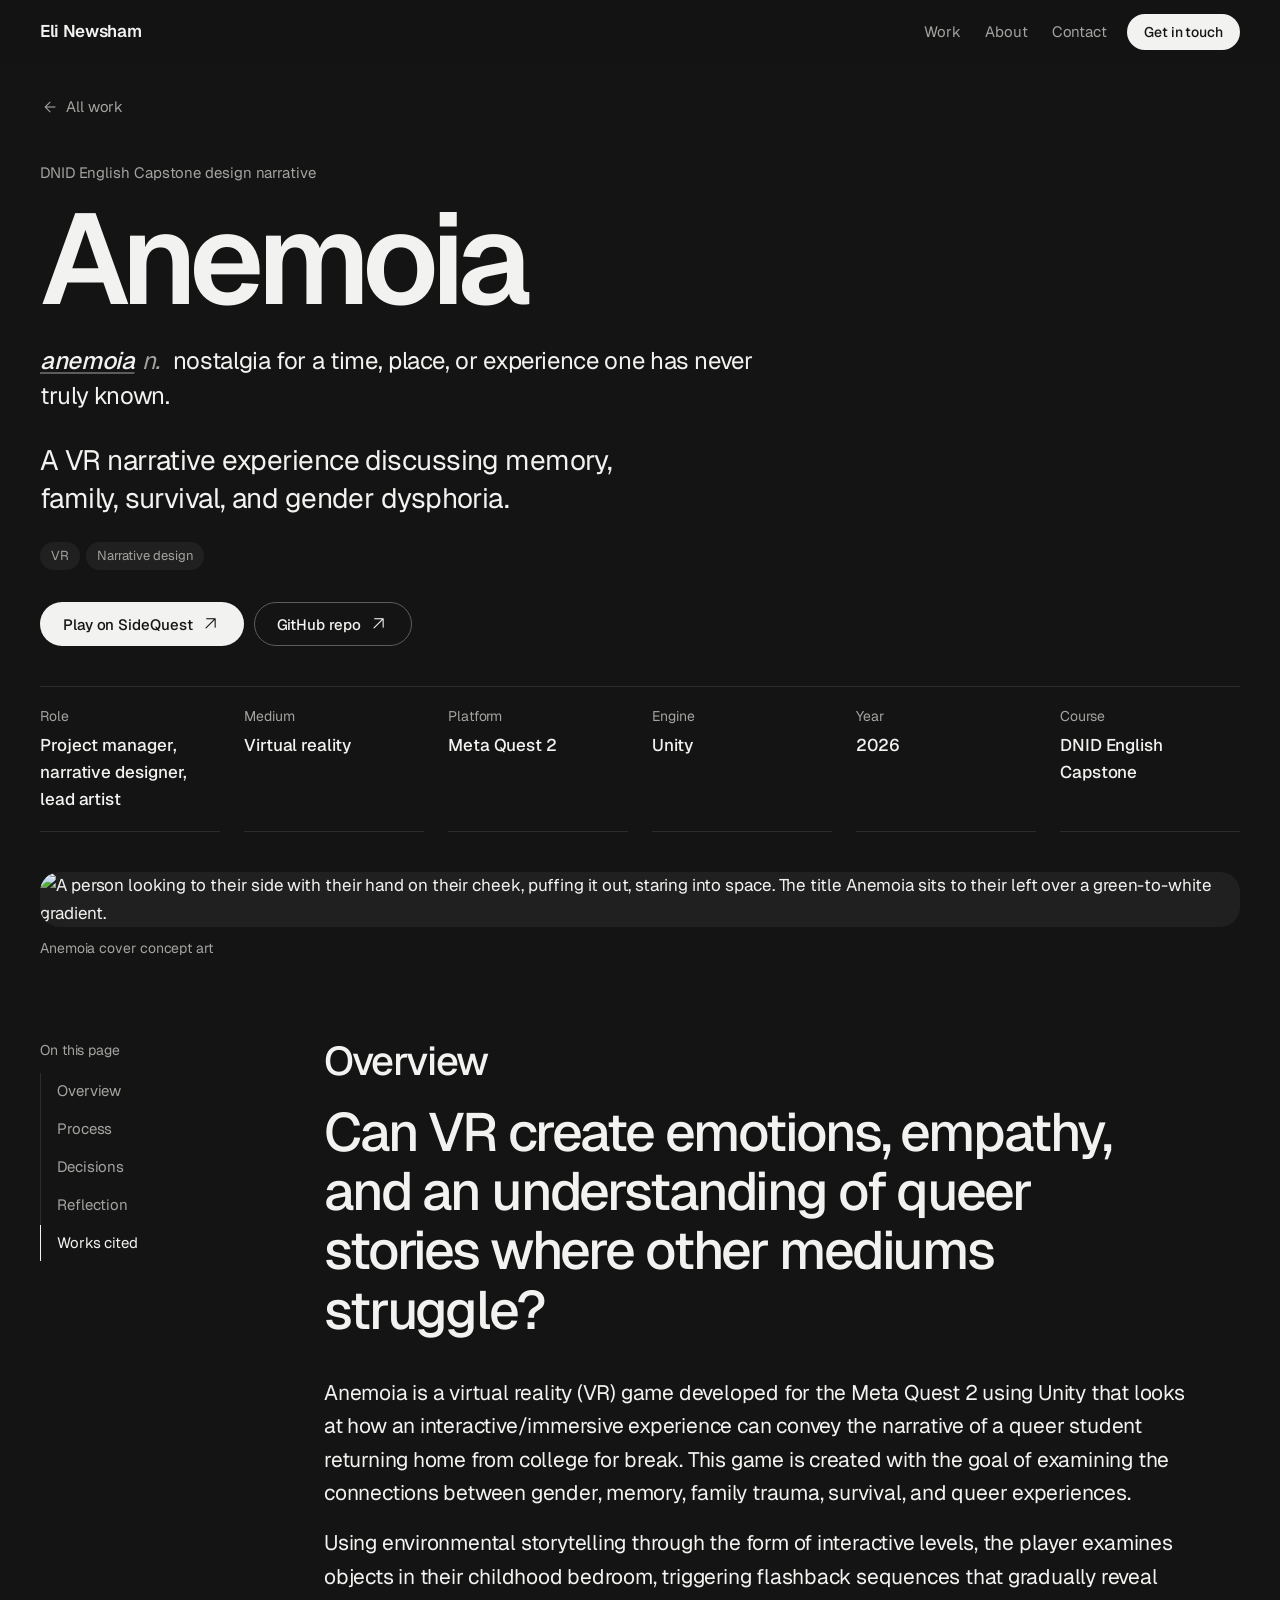
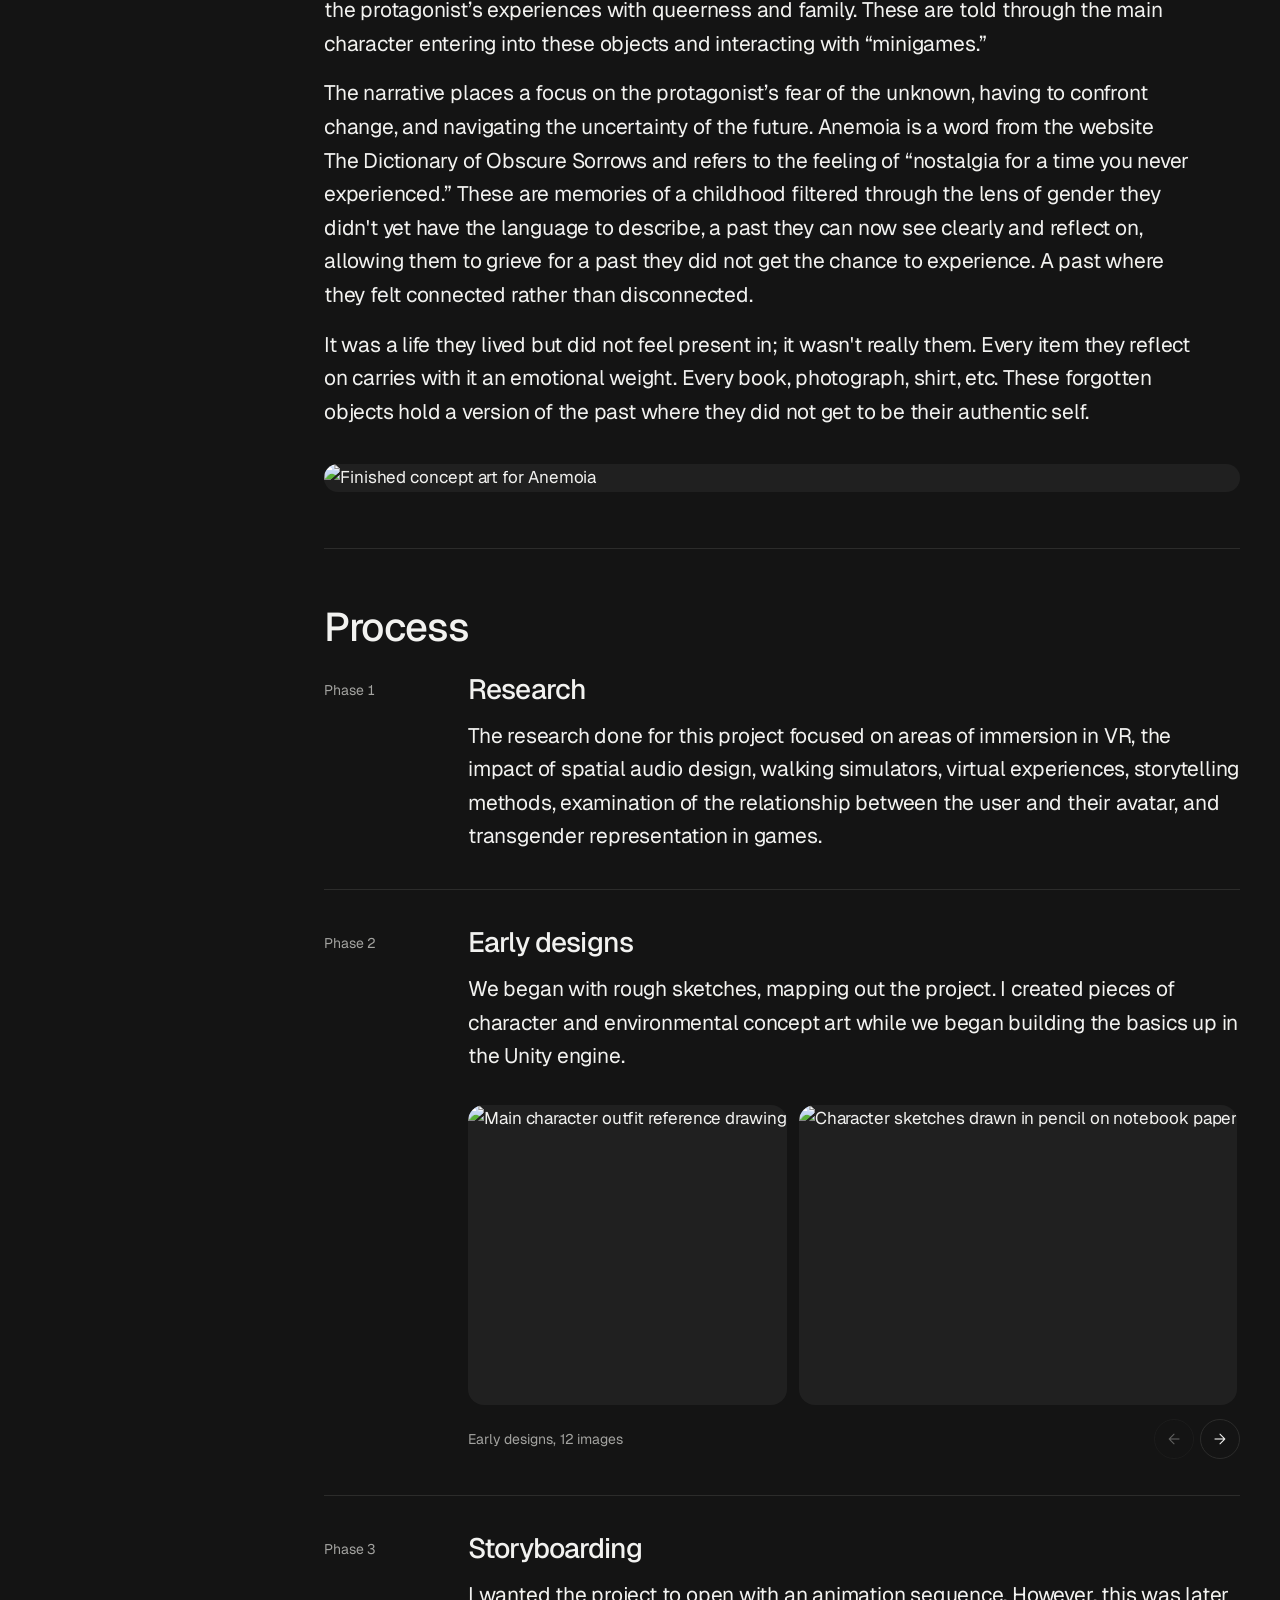
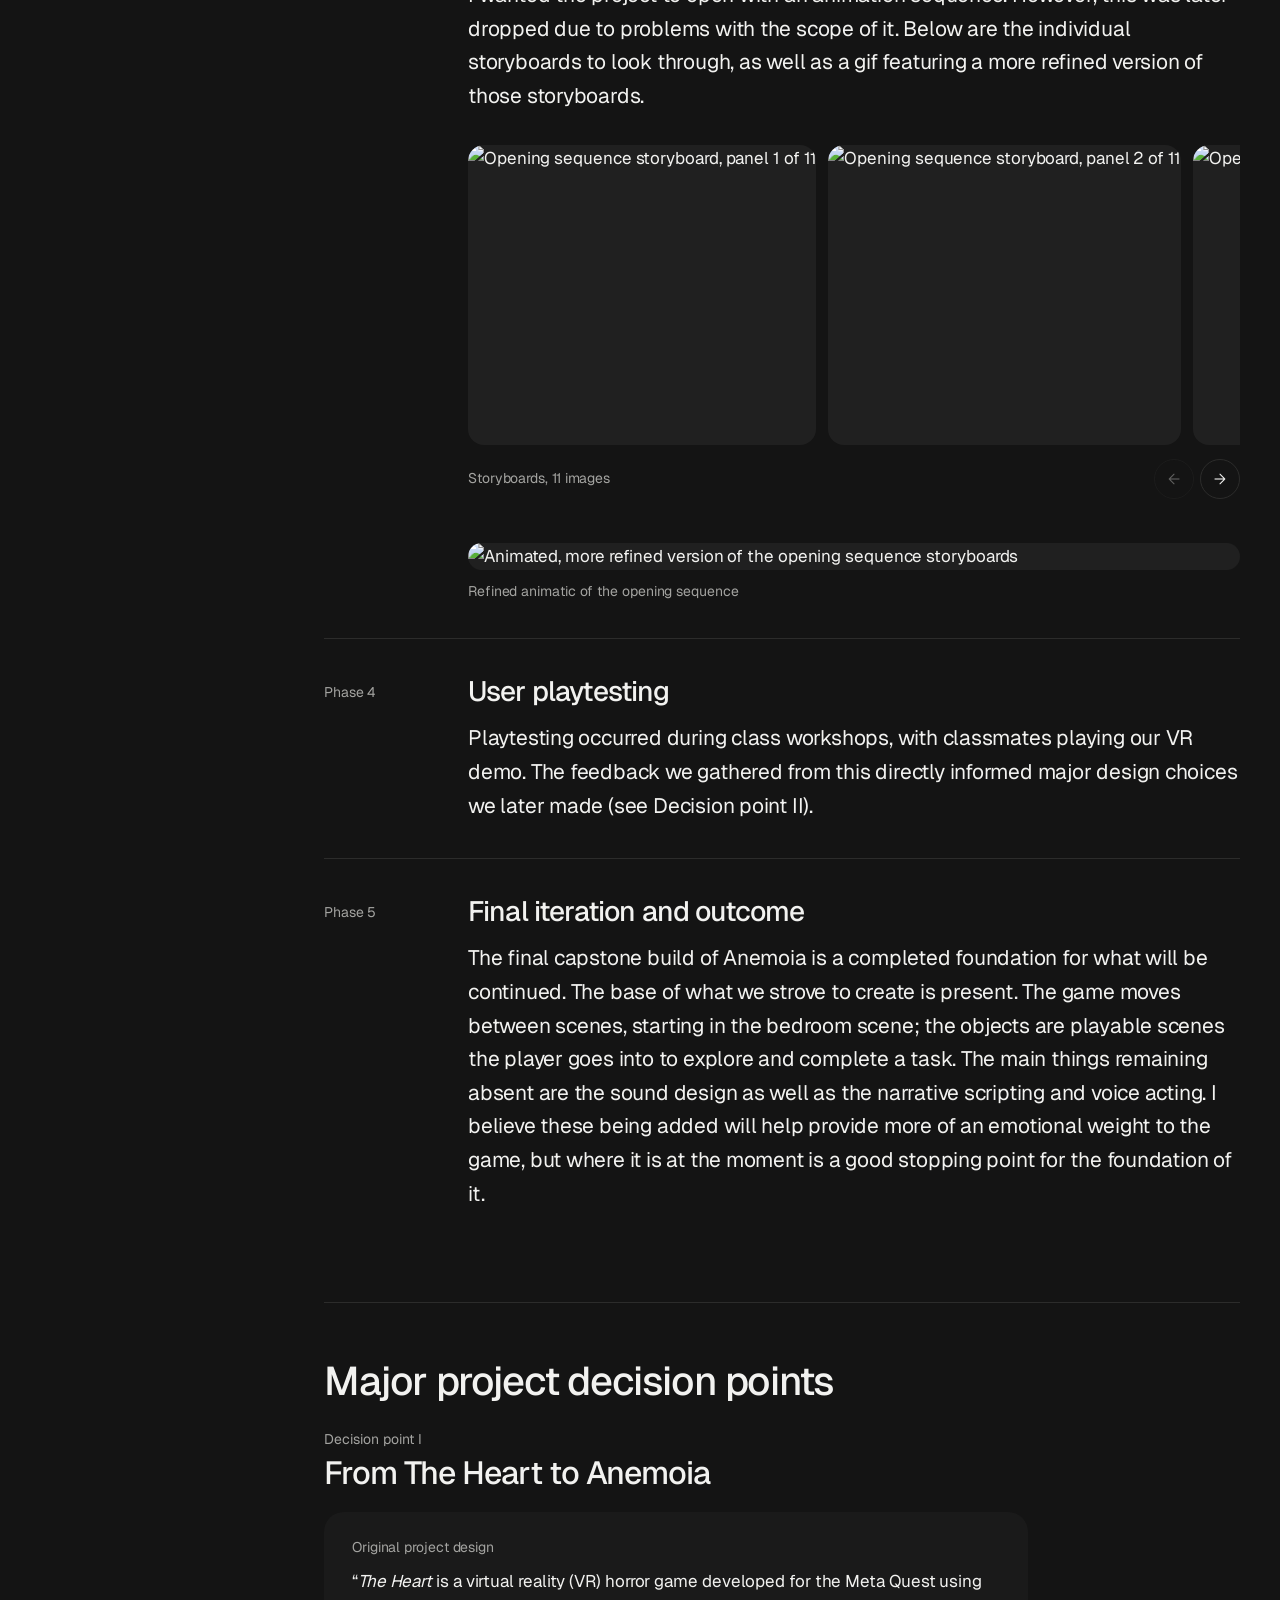
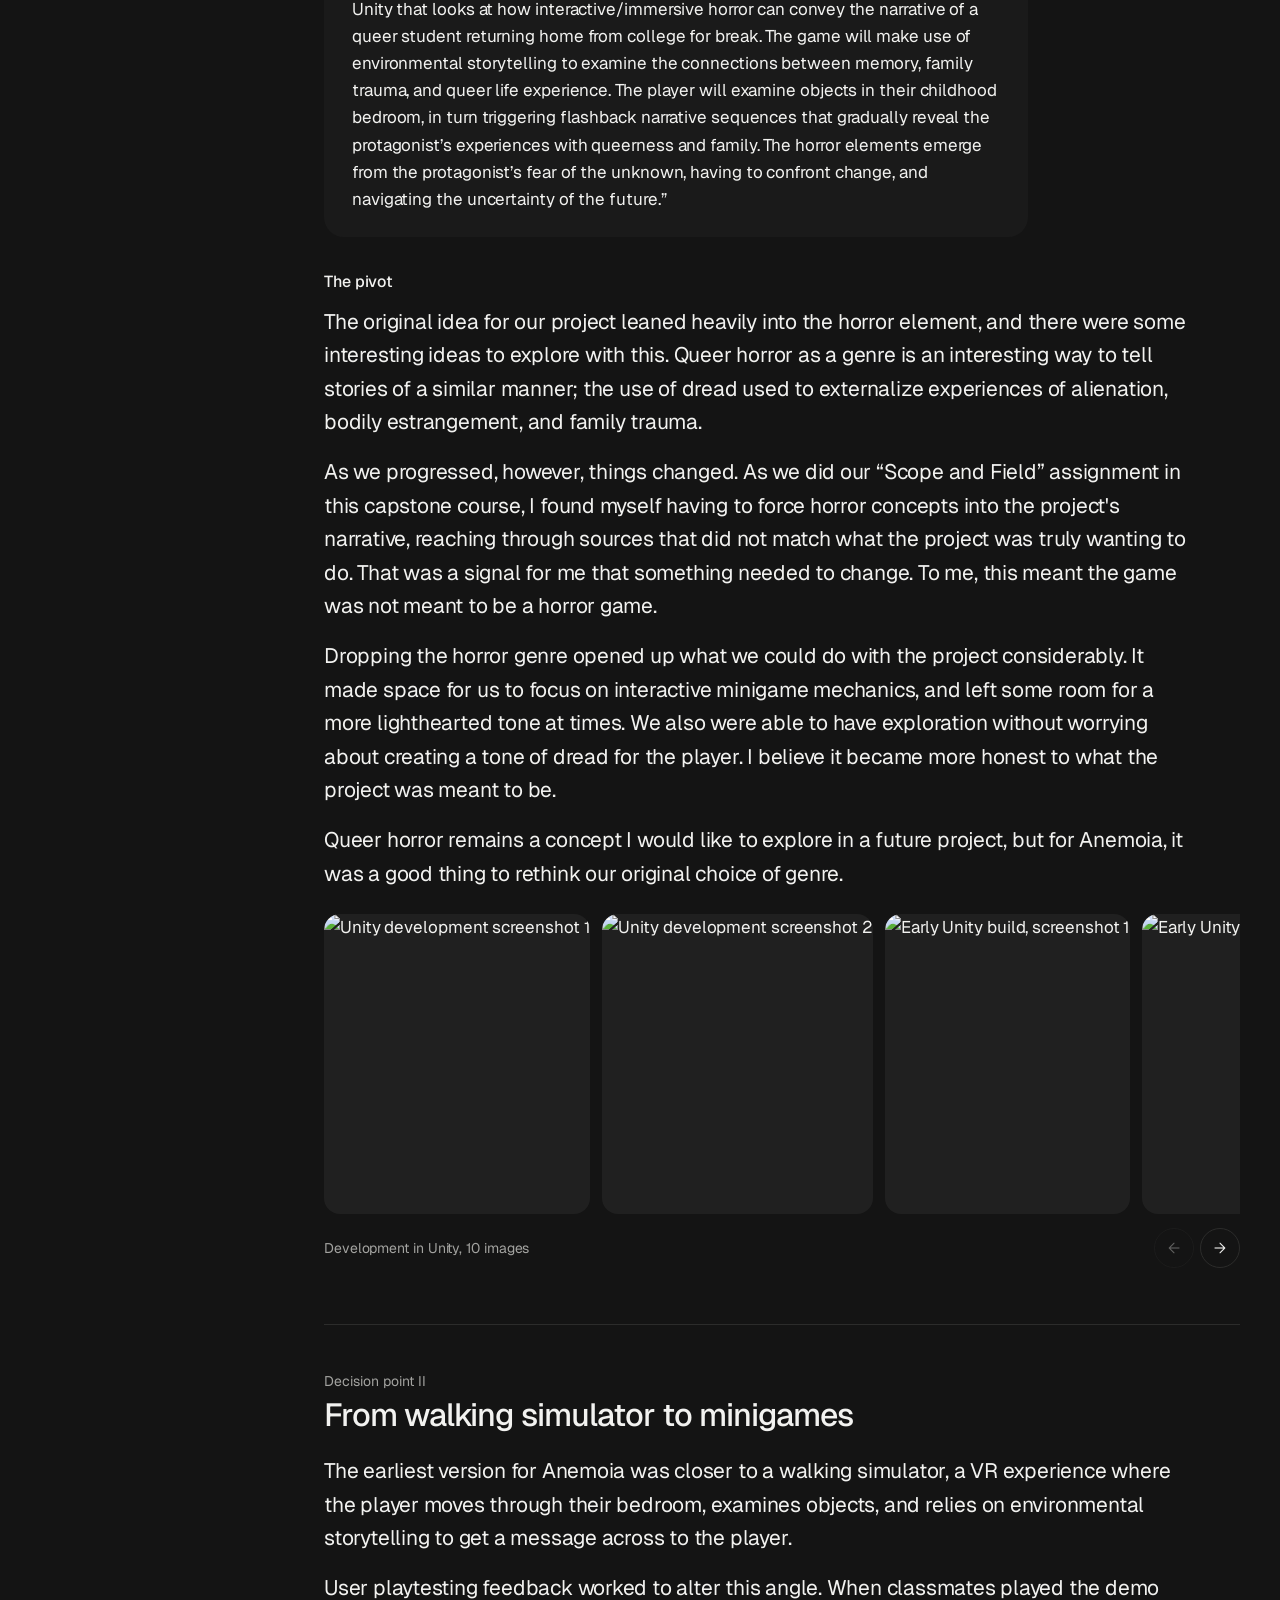
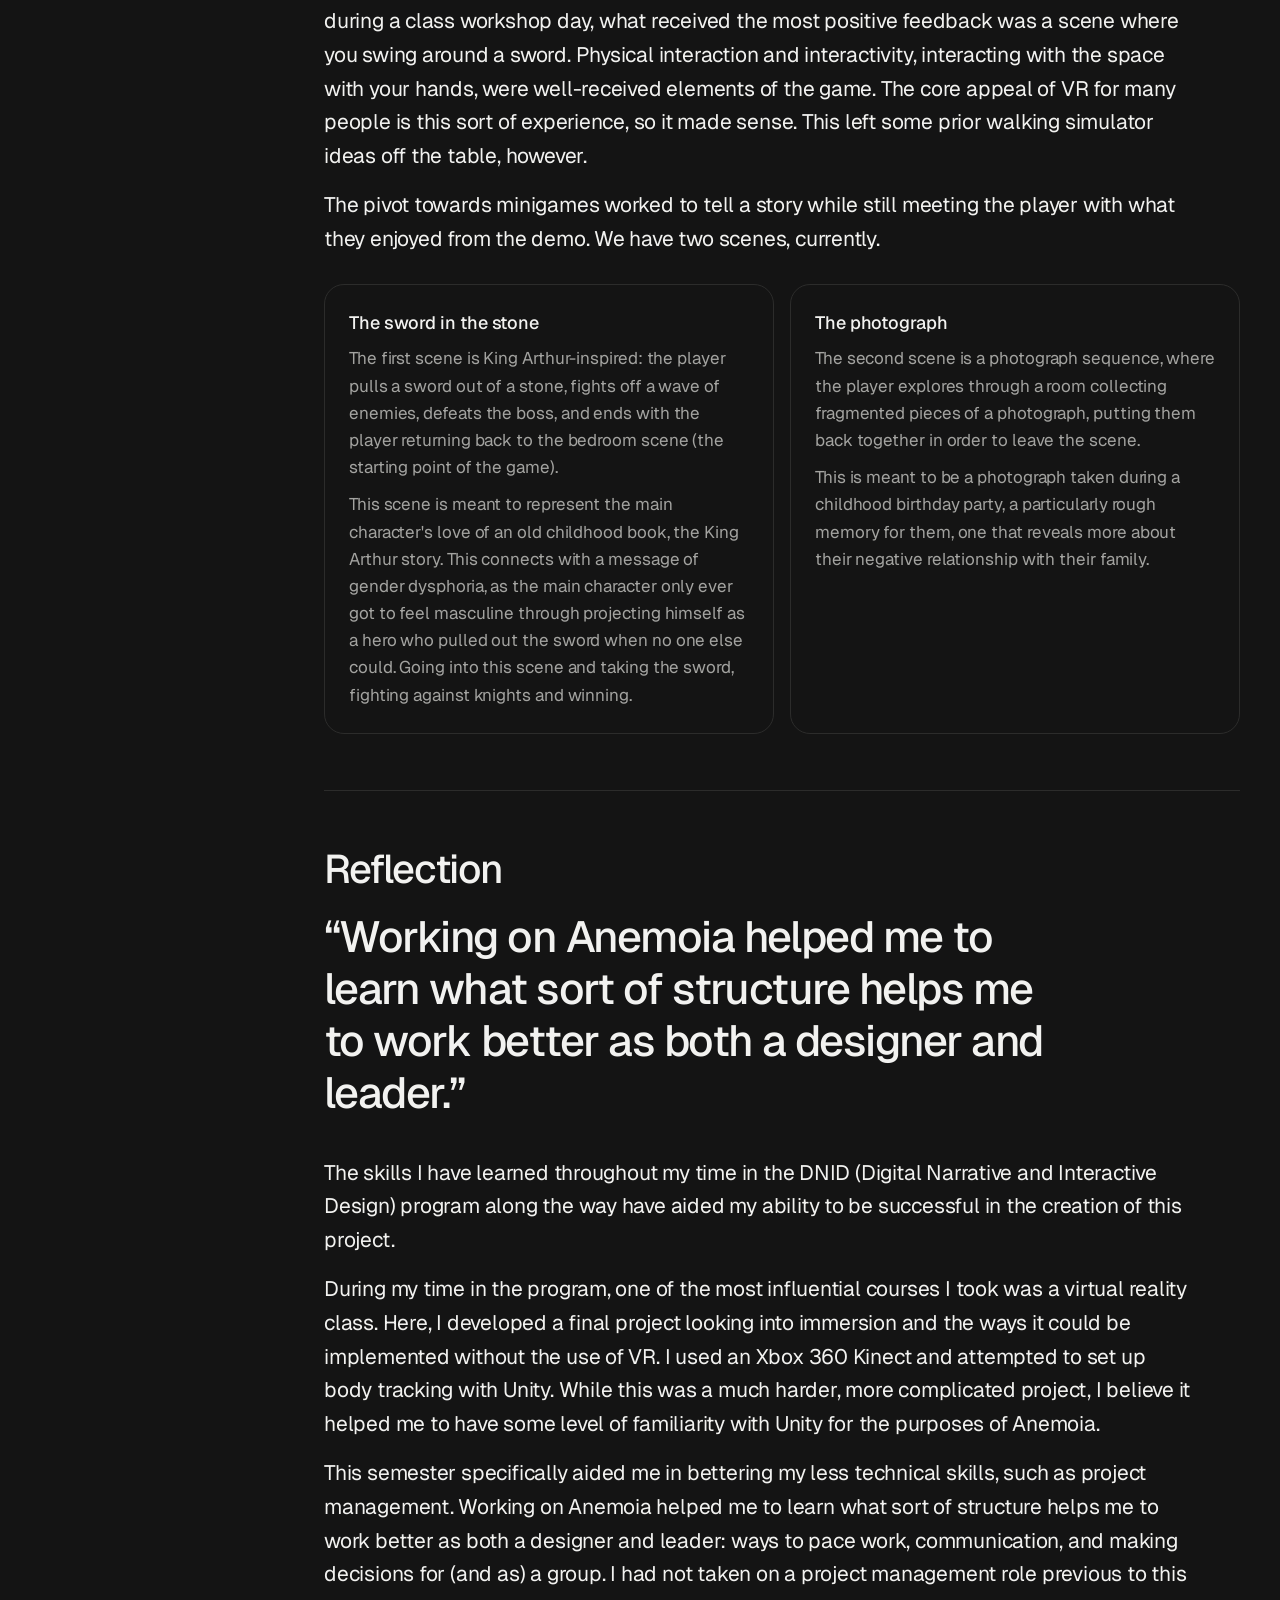
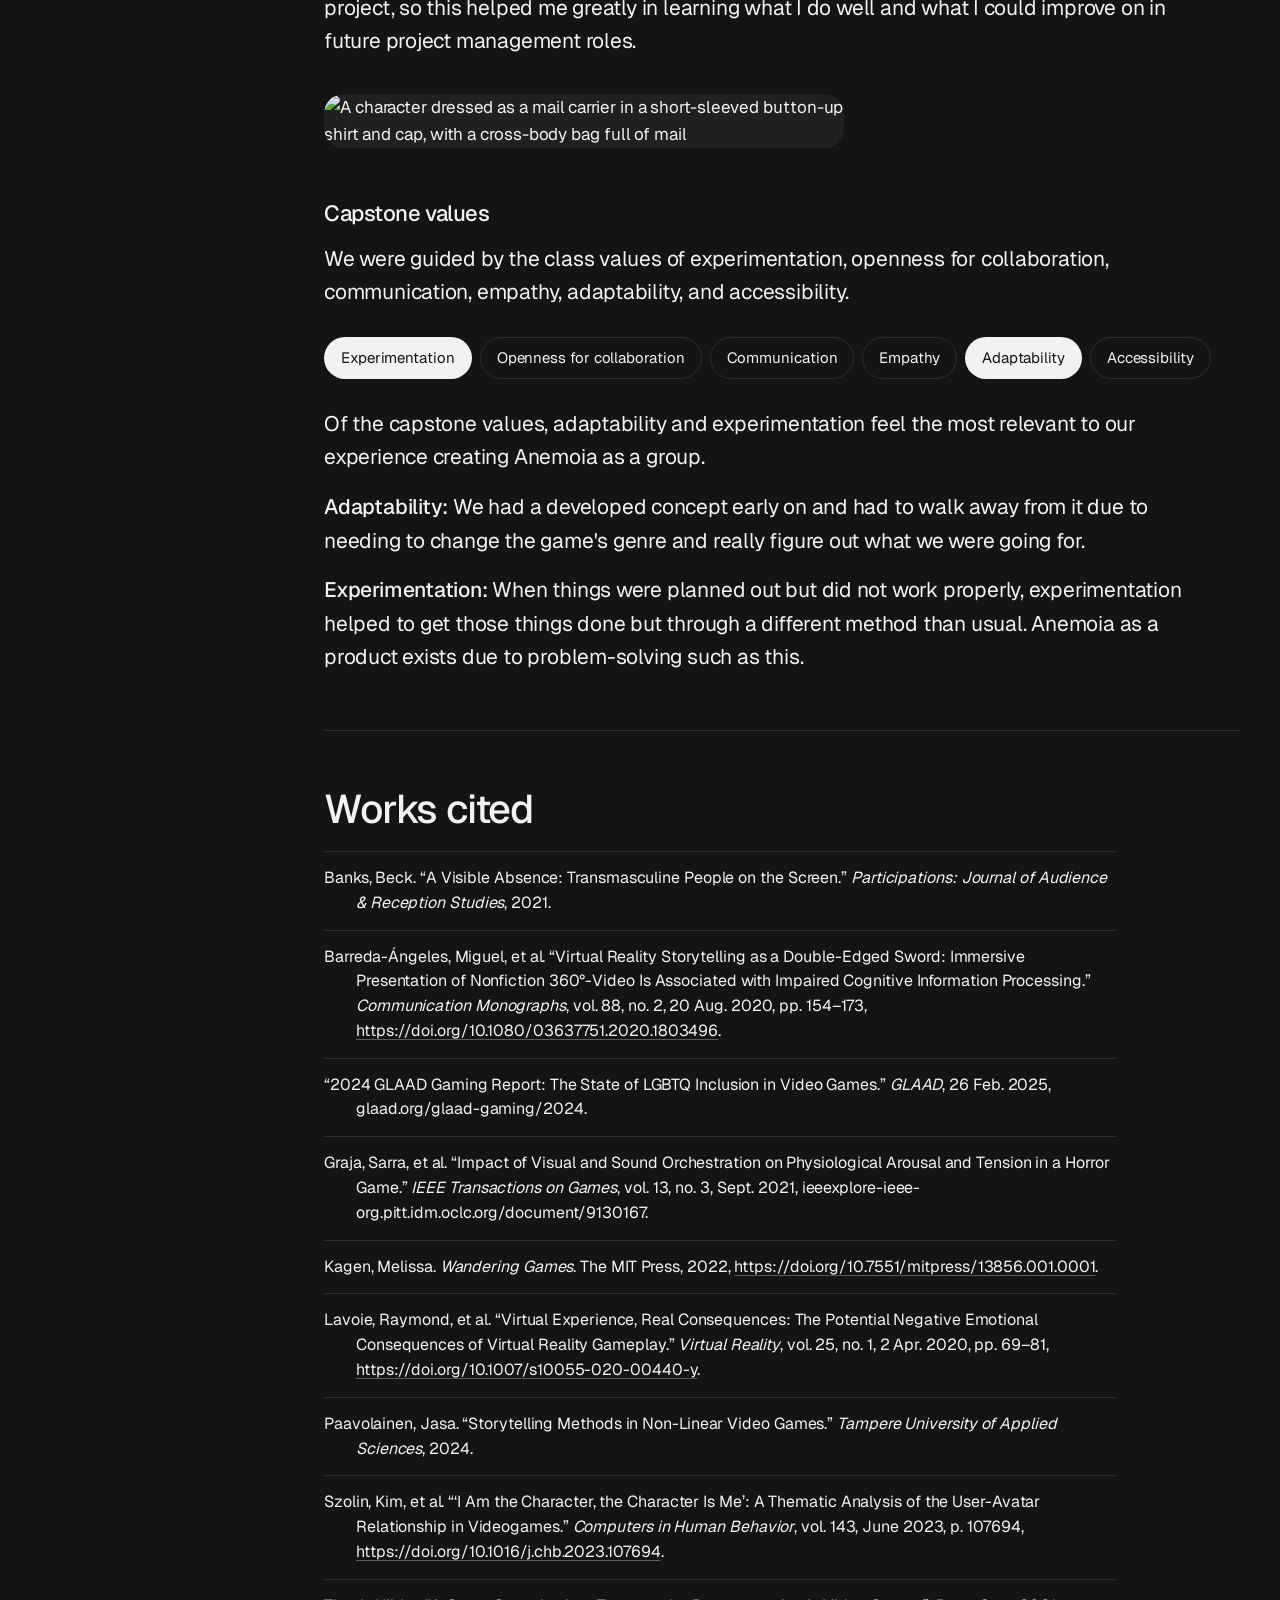
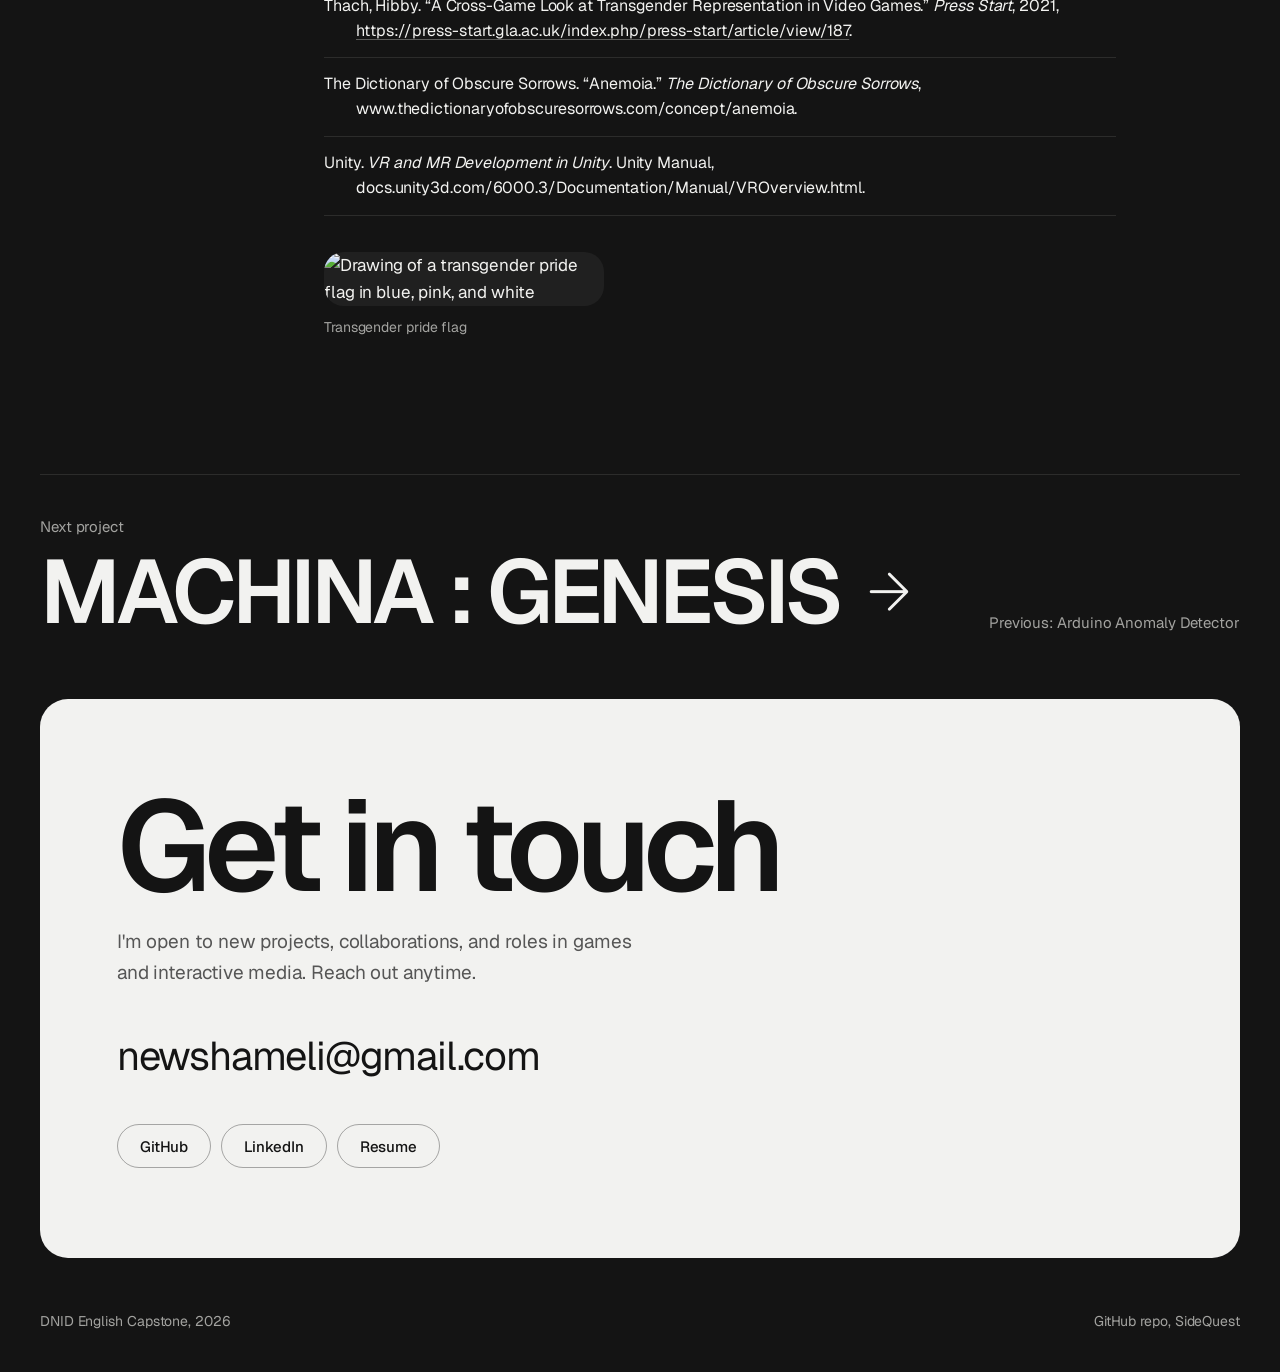
==== anemoia-design/index.html @ 0f239b1a "New portfolio layout, project pages, and cover images" ====
<!doctype html>
<html lang="en">
<head>
<meta charset="utf-8">
<meta name="viewport" content="width=device-width, initial-scale=1">
<title>Anemoia: Design Narrative | Eli Newsham</title>
<meta name="description" content="Anemoia is a VR narrative for Meta Quest 2 about memory, family, survival, and gender dysphoria. Design narrative by Eli Newsham.">
<meta property="og:title" content="Anemoia: Design Narrative">
<meta property="og:image" content="images/conceptart/finished/anemoiaCoverImage.png">
<link rel="preconnect" href="https://fonts.googleapis.com">
<link rel="preconnect" href="https://fonts.gstatic.com" crossorigin>
<link rel="stylesheet" href="https://fonts.googleapis.com/css2?family=Geist:ital,wght@0,300..700;1,300..700&display=swap">
<link rel="stylesheet" href="https://fonts.googleapis.com/css2?family=Material+Symbols+Rounded:opsz,wght,FILL,GRAD@20..24,300,0,0&display=block">
<link rel="stylesheet" href="../styles.css">
</head>
<body>
<header class="top">
  <div class="wrap">
    <a class="brand" href="../index.html">Eli Newsham</a>
    <nav aria-label="Primary"><a href="../index.html#work">Work</a><a href="../index.html#about">About</a><a href="#contact">Contact</a></nav>
    <a class="btn solid small" href="mailto:newshameli@gmail.com">Get in touch</a>
  </div>
</header>

<main class="wrap pj">
  <a class="back" href="../index.html#work"><span class="msr" aria-hidden="true">arrow_back</span>All work</a>

  <header class="pj-head">
    <p class="kicker">DNID English Capstone design narrative</p>
    <h1 style="margin-top:16px">Anemoia</h1>
    <p class="definition">
      <a class="word" href="https://www.thedictionaryofobscuresorrows.com/concept/anemoia" target="_blank" rel="noopener noreferrer">anemoia</a><span class="pos">n.</span>
      nostalgia for a time, place, or experience one has never truly known.
    </p>
    <p class="summary">A VR narrative experience discussing memory, family, survival, and gender dysphoria.</p>
    <ul class="tags"><li>VR</li><li>Narrative design</li></ul>
    <div class="pj-links" style="margin-top:32px">
      <a class="btn solid" href="https://sidequestvr.com/app/55470" target="_blank" rel="noopener noreferrer">Play on SideQuest<span class="msr" aria-hidden="true">arrow_outward</span></a>
      <a class="btn line" href="https://github.com/CaleMoore28/TheHeart" target="_blank" rel="noopener noreferrer">GitHub repo<span class="msr" aria-hidden="true">arrow_outward</span></a>
      <!-- <a class="btn line" href="YOUR_ITCH_LINK" target="_blank" rel="noopener noreferrer">itch.io<span class="msr" aria-hidden="true">arrow_outward</span></a> -->
    </div>
  </header>

  <dl class="pj-meta">
    <div><dt>Role</dt><dd>Project manager, narrative designer, lead artist</dd></div>
    <div><dt>Medium</dt><dd>Virtual reality</dd></div>
    <div><dt>Platform</dt><dd>Meta Quest 2</dd></div>
    <div><dt>Engine</dt><dd>Unity</dd></div>
    <div><dt>Year</dt><dd>2026</dd></div>
    <div><dt>Course</dt><dd>DNID English Capstone</dd></div>
  </dl>

  <figure class="figure" style="margin-top:40px">
    <img src="images/conceptart/finished/anemoiaCoverImage.png" alt="A person looking to their side with their hand on their cheek, puffing it out, staring into space. The title Anemoia sits to their left over a green-to-white gradient.">
    <figcaption>Anemoia cover concept art</figcaption>
  </figure>

  <div class="pj-layout">
    <nav class="toc" aria-label="On this page">
      <p>On this page</p>
      <ol>
        <li><a href="#overview">Overview</a></li>
        <li><a href="#process">Process</a></li>
        <li><a href="#decisions">Decisions</a></li>
        <li><a href="#reflection">Reflection</a></li>
        <li><a href="#works-cited">Works cited</a></li>
      </ol>
    </nav>

    <article>
      <!-- ===================== OVERVIEW ===================== -->
      <section class="pj-section" id="overview">
        <h2>Overview</h2>
        <p class="big-question">Can VR create emotions, empathy, and an understanding of queer stories where other mediums struggle?</p>
        <p class="text">Anemoia is a virtual reality (VR) game developed for the Meta Quest 2 using Unity that looks at how an interactive/immersive experience can convey the narrative of a queer student returning home from college for break. This game is created with the goal of examining the connections between gender, memory, family trauma, survival, and queer experiences.</p>
        <p class="text">Using environmental storytelling through the form of interactive levels, the player examines objects in their childhood bedroom, triggering flashback sequences that gradually reveal the protagonist’s experiences with queerness and family. These are told through the main character entering into these objects and interacting with “minigames.”</p>
        <p class="text">The narrative places a focus on the protagonist’s fear of the unknown, having to confront change, and navigating the uncertainty of the future. Anemoia is a word from the website The Dictionary of Obscure Sorrows and refers to the feeling of “nostalgia for a time you never experienced.” These are memories of a childhood filtered through the lens of gender they didn't yet have the language to describe, a past they can now see clearly and reflect on, allowing them to grieve for a past they did not get the chance to experience. A past where they felt connected rather than disconnected.</p>
        <p class="text">It was a life they lived but did not feel present in; it wasn't really them. Every item they reflect on carries with it an emotional weight. Every book, photograph, shirt, etc. These forgotten objects hold a version of the past where they did not get to be their authentic self.</p>
        <figure class="figure">
          <img src="images/conceptart/finished/mm.png" alt="Finished concept art for Anemoia" loading="lazy">
        </figure>
      </section>

      <!-- ===================== PROCESS ===================== -->
      <section class="pj-section" id="process">
        <h2>Process</h2>
        <ol class="phases">
          <li class="phase">
            <span class="step">Phase 1</span>
            <h3>Research</h3>
            <p class="text">The research done for this project focused on areas of immersion in VR, the impact of spatial audio design, walking simulators, virtual experiences, storytelling methods, examination of the relationship between the user and their avatar, and transgender representation in games.</p>
          </li>
          <li class="phase">
            <span class="step">Phase 2</span>
            <h3>Early designs</h3>
            <p class="text">We began with rough sketches, mapping out the project. I created pieces of character and environmental concept art while we began building the basics up in the Unity engine.</p>
            <div class="strip-wrap" data-gallery="Early designs">
              <div class="strip">
                <button type="button"><img loading="lazy" src="images/conceptart/sketches/refMC-outfit1.png" alt="Main character outfit reference drawing"></button>
                <button type="button"><img loading="lazy" src="images/conceptart/sketches/20260228_191122.jpg" alt="Character sketches drawn in pencil on notebook paper"></button>
                <button type="button"><img loading="lazy" src="images/conceptart/sketches/20260228_191114.jpg" alt="Early concept art of a medieval town"></button>
                <button type="button"><img loading="lazy" src="images/conceptart/sketches/BookObjectPng.png" alt="Concept art of the medieval town where the game's King Arthur story takes place"></button>
                <button type="button"><img loading="lazy" src="images/conceptart/sketches/conceptArtKA.png" alt="Concept art for the King Arthur scene"></button>
                <button type="button"><img loading="lazy" src="images/conceptart/sketches/3.jpg" alt="Early concept art for the main character's bedroom"></button>
                <button type="button"><img loading="lazy" src="images/conceptart/sketches/1.jpg" alt="Bedroom concept art shown in several color palettes"></button>
                <button type="button"><img loading="lazy" src="images/conceptart/sketches/20260228_191913.jpg" alt="Bedroom sketches drawn in pencil on notebook paper"></button>
                <button type="button"><img loading="lazy" src="images/conceptart/sketches/START.jpg" alt="Early main menu design: a green-haired character in a bus window seat, beside a menu reading Start, Options, Exit"></button>
                <button type="button"><img loading="lazy" src="images/conceptart/sketches/objectsSketches-book.png" alt="Concept art for the book object"></button>
                <button type="button"><img loading="lazy" src="images/conceptart/sketches/objectsSketches-photograph.png" alt="Concept art for the photograph object"></button>
                <button type="button"><img loading="lazy" src="images/conceptart/Screenshot%202026-02-24%20220332.png" alt="Sketch of the bus main menu"></button>
              </div>
            </div>
          </li>
          <li class="phase">
            <span class="step">Phase 3</span>
            <h3>Storyboarding</h3>
            <p class="text">I wanted the project to open with an animation sequence. However, this was later dropped due to problems with the scope of it. Below are the individual storyboards to look through, as well as a gif featuring a more refined version of those storyboards.</p>
            <div class="strip-wrap" data-gallery="Storyboards">
              <div class="strip">
                <button type="button"><img loading="lazy" src="images/conceptart/roughStoryboards/1.png" alt="Opening sequence storyboard, panel 1 of 11"></button>
                <button type="button"><img loading="lazy" src="images/conceptart/roughStoryboards/2.png" alt="Opening sequence storyboard, panel 2 of 11"></button>
                <button type="button"><img loading="lazy" src="images/conceptart/roughStoryboards/3.png" alt="Opening sequence storyboard, panel 3 of 11"></button>
                <button type="button"><img loading="lazy" src="images/conceptart/roughStoryboards/4.png" alt="Opening sequence storyboard, panel 4 of 11"></button>
                <button type="button"><img loading="lazy" src="images/conceptart/roughStoryboards/5.png" alt="Opening sequence storyboard, panel 5 of 11"></button>
                <button type="button"><img loading="lazy" src="images/conceptart/roughStoryboards/6.png" alt="Opening sequence storyboard, panel 6 of 11"></button>
                <button type="button"><img loading="lazy" src="images/conceptart/roughStoryboards/7.png" alt="Opening sequence storyboard, panel 7 of 11"></button>
                <button type="button"><img loading="lazy" src="images/conceptart/roughStoryboards/8.png" alt="Opening sequence storyboard, panel 8 of 11"></button>
                <button type="button"><img loading="lazy" src="images/conceptart/roughStoryboards/9.png" alt="Opening sequence storyboard, panel 9 of 11"></button>
                <button type="button"><img loading="lazy" src="images/conceptart/roughStoryboards/10.png" alt="Opening sequence storyboard, panel 10 of 11"></button>
                <button type="button"><img loading="lazy" src="images/conceptart/roughStoryboards/11.png" alt="Opening sequence storyboard, panel 11 of 11"></button>
              </div>
            </div>
            <figure class="figure">
              <img src="images/conceptart/roughStoryboards/storyboard1.gif" alt="Animated, more refined version of the opening sequence storyboards" loading="lazy">
              <figcaption>Refined animatic of the opening sequence</figcaption>
            </figure>
          </li>
          <li class="phase">
            <span class="step">Phase 4</span>
            <h3>User playtesting</h3>
            <p class="text">Playtesting occurred during class workshops, with classmates playing our VR demo. The feedback we gathered from this directly informed major design choices we later made (see <a class="link" href="#decision-2">Decision point II</a>).</p>
          </li>
          <li class="phase">
            <span class="step">Phase 5</span>
            <h3>Final iteration and outcome</h3>
            <p class="text">The final capstone build of Anemoia is a completed foundation for what will be continued. The base of what we strove to create is present. The game moves between scenes, starting in the bedroom scene; the objects are playable scenes the player goes into to explore and complete a task. The main things remaining absent are the sound design as well as the narrative scripting and voice acting. I believe these being added will help provide more of an emotional weight to the game, but where it is at the moment is a good stopping point for the foundation of it.</p>
          </li>
        </ol>
      </section>

      <!-- ===================== DECISIONS ===================== -->
      <section class="pj-section" id="decisions">
        <h2>Major project decision points</h2>

        <div class="decision" id="decision-1">
          <h3><small>Decision point I</small>From The Heart to Anemoia</h3>
          <blockquote class="pitch">
            <cite>Original project design</cite>
            <p>“<em>The Heart</em> is a virtual reality (VR) horror game developed for the Meta Quest using Unity that looks at how interactive/immersive horror can convey the narrative of a queer student returning home from college for break. The game will make use of environmental storytelling to examine the connections between memory, family trauma, and queer life experience. The player will examine objects in their childhood bedroom, in turn triggering flashback narrative sequences that gradually reveal the protagonist’s experiences with queerness and family. The horror elements emerge from the protagonist’s fear of the unknown, having to confront change, and navigating the uncertainty of the future.”</p>
          </blockquote>
          <h4>The pivot</h4>
          <p class="text">The original idea for our project leaned heavily into the horror element, and there were some interesting ideas to explore with this. Queer horror as a genre is an interesting way to tell stories of a similar manner; the use of dread used to externalize experiences of alienation, bodily estrangement, and family trauma.</p>
          <p class="text">As we progressed, however, things changed. As we did our “Scope and Field” assignment in this capstone course, I found myself having to force horror concepts into the project's narrative, reaching through sources that did not match what the project was truly wanting to do. That was a signal for me that something needed to change. To me, this meant the game was not meant to be a horror game.</p>
          <p class="text">Dropping the horror genre opened up what we could do with the project considerably. It made space for us to focus on interactive minigame mechanics, and left some room for a more lighthearted tone at times. We also were able to have exploration without worrying about creating a tone of dread for the player. I believe it became more honest to what the project was meant to be.</p>
          <p class="text">Queer horror remains a concept I would like to explore in a future project, but for Anemoia, it was a good thing to rethink our original choice of genre.</p>
          <div class="strip-wrap" data-gallery="Development in Unity">
            <div class="strip">
              <button type="button"><img loading="lazy" src="images/Unity/1.png" alt="Unity development screenshot 1"></button>
              <button type="button"><img loading="lazy" src="images/Unity/bdsc.png" alt="Unity development screenshot 2"></button>
              <button type="button"><img loading="lazy" src="images/Unity/early1.png" alt="Early Unity build, screenshot 1"></button>
              <button type="button"><img loading="lazy" src="images/Unity/early2.png" alt="Early Unity build, screenshot 2"></button>
              <button type="button"><img loading="lazy" src="images/Unity/early3.png" alt="Early Unity build, screenshot 3"></button>
              <button type="button"><img loading="lazy" src="images/Unity/Screenshot%202026-04-26%20230519.png" alt="Unity development screenshot, April 26"></button>
              <button type="button"><img loading="lazy" src="images/Unity/Screenshot%202026-04-27%20173716.png" alt="Unity development screenshot, April 27"></button>
              <button type="button"><img loading="lazy" src="images/Unity/Screenshot%202026-04-27%20174957.png" alt="Unity development screenshot, April 27"></button>
              <button type="button"><img loading="lazy" src="images/Unity/Screenshot%202026-04-28%20003336.png" alt="Unity development screenshot, April 28"></button>
              <button type="button"><img loading="lazy" src="images/Unity/Screenshot%202026-04-28%20010049.png" alt="Unity development screenshot, April 28"></button>
            </div>
          </div>
        </div>

        <div class="decision" id="decision-2">
          <h3><small>Decision point II</small>From walking simulator to minigames</h3>
          <p class="text" style="margin-top:20px">The earliest version for Anemoia was closer to a walking simulator, a VR experience where the player moves through their bedroom, examines objects, and relies on environmental storytelling to get a message across to the player.</p>
          <p class="text">User playtesting feedback worked to alter this angle. When classmates played the demo during a class workshop day, what received the most positive feedback was a scene where you swing around a sword. Physical interaction and interactivity, interacting with the space with your hands, were well-received elements of the game. The core appeal of VR for many people is this sort of experience, so it made sense. This left some prior walking simulator ideas off the table, however.</p>
          <p class="text">The pivot towards minigames worked to tell a story while still meeting the player with what they enjoyed from the demo. We have two scenes, currently.</p>
          <div class="scenes">
            <div class="scene">
              <h4>The sword in the stone</h4>
              <p>The first scene is King Arthur-inspired: the player pulls a sword out of a stone, fights off a wave of enemies, defeats the boss, and ends with the player returning back to the bedroom scene (the starting point of the game).</p>
              <p>This scene is meant to represent the main character's love of an old childhood book, the King Arthur story. This connects with a message of gender dysphoria, as the main character only ever got to feel masculine through projecting himself as a hero who pulled out the sword when no one else could. Going into this scene and taking the sword, fighting against knights and winning.</p>
            </div>
            <div class="scene">
              <h4>The photograph</h4>
              <p>The second scene is a photograph sequence, where the player explores through a room collecting fragmented pieces of a photograph, putting them back together in order to leave the scene.</p>
              <p>This is meant to be a photograph taken during a childhood birthday party, a particularly rough memory for them, one that reveals more about their negative relationship with their family.</p>
            </div>
          </div>
        </div>
      </section>

      <!-- ===================== REFLECTION ===================== -->
      <section class="pj-section" id="reflection">
        <h2>Reflection</h2>
        <p class="pj-quote">“Working on Anemoia helped me to learn what sort of structure helps me to work better as both a designer and leader.”</p>
        <p class="text" style="margin-top:36px">The skills I have learned throughout my time in the DNID (Digital Narrative and Interactive Design) program along the way have aided my ability to be successful in the creation of this project.</p>
        <p class="text">During my time in the program, one of the most influential courses I took was a virtual reality class. Here, I developed a final project looking into immersion and the ways it could be implemented without the use of VR. I used an Xbox 360 Kinect and attempted to set up body tracking with Unity. While this was a much harder, more complicated project, I believe it helped me to have some level of familiarity with Unity for the purposes of Anemoia.</p>
        <p class="text">This semester specifically aided me in bettering my less technical skills, such as project management. Working on Anemoia helped me to learn what sort of structure helps me to work better as both a designer and leader: ways to pace work, communication, and making decisions for (and as) a group. I had not taken on a project management role previous to this project, so this helped me greatly in learning what I do well and what I could improve on in future project management roles.</p>
        <figure class="figure narrow">
          <img src="images/conceptart/finished/deliverables.png" alt="A character dressed as a mail carrier in a short-sleeved button-up shirt and cap, with a cross-body bag full of mail" loading="lazy">
        </figure>
        <h3 style="margin-top:48px;font-size:22px;font-weight:500;letter-spacing:-.02em">Capstone values</h3>
        <p class="text" style="margin-top:10px">We were guided by the class values of experimentation, openness for collaboration, communication, empathy, adaptability, and accessibility.</p>
        <ul class="values" aria-label="Capstone values; the two most relevant to Anemoia are highlighted">
          <li class="on">Experimentation</li><li>Openness for collaboration</li><li>Communication</li>
          <li>Empathy</li><li class="on">Adaptability</li><li>Accessibility</li>
        </ul>
        <p class="text" style="margin-top:28px">Of the capstone values, adaptability and experimentation feel the most relevant to our experience creating Anemoia as a group.</p>
        <p class="text"><strong style="font-weight:500">Adaptability:</strong> We had a developed concept early on and had to walk away from it due to needing to change the game's genre and really figure out what we were going for.</p>
        <p class="text"><strong style="font-weight:500">Experimentation:</strong> When things were planned out but did not work properly, experimentation helped to get those things done but through a different method than usual. Anemoia as a product exists due to problem-solving such as this.</p>
      </section>

      <!-- ===================== WORKS CITED ===================== -->
      <section class="pj-section" id="works-cited">
        <h2>Works cited</h2>
        <ol class="cited">
          <li>Banks, Beck. “A Visible Absence: Transmasculine People on the Screen.” <em>Participations: Journal of Audience &amp; Reception Studies</em>, 2021.</li>
          <li>Barreda-Ángeles, Miguel, et al. “Virtual Reality Storytelling as a Double-Edged Sword: Immersive Presentation of Nonfiction 360°-Video Is Associated with Impaired Cognitive Information Processing.” <em>Communication Monographs</em>, vol. 88, no. 2, 20 Aug. 2020, pp. 154–173, <a href="https://doi.org/10.1080/03637751.2020.1803496" target="_blank" rel="noopener noreferrer">https://doi.org/10.1080/03637751.2020.1803496</a>.</li>
          <li>“2024 GLAAD Gaming Report: The State of LGBTQ Inclusion in Video Games.” <em>GLAAD</em>, 26 Feb. 2025, glaad.org/glaad-gaming/2024.</li>
          <li>Graja, Sarra, et al. “Impact of Visual and Sound Orchestration on Physiological Arousal and Tension in a Horror Game.” <em>IEEE Transactions on Games</em>, vol. 13, no. 3, Sept. 2021, ieeexplore-ieee-org.pitt.idm.oclc.org/document/9130167.</li>
          <li>Kagen, Melissa. <em>Wandering Games</em>. The MIT Press, 2022, <a href="https://doi.org/10.7551/mitpress/13856.001.0001" target="_blank" rel="noopener noreferrer">https://doi.org/10.7551/mitpress/13856.001.0001</a>.</li>
          <li>Lavoie, Raymond, et al. “Virtual Experience, Real Consequences: The Potential Negative Emotional Consequences of Virtual Reality Gameplay.” <em>Virtual Reality</em>, vol. 25, no. 1, 2 Apr. 2020, pp. 69–81, <a href="https://doi.org/10.1007/s10055-020-00440-y" target="_blank" rel="noopener noreferrer">https://doi.org/10.1007/s10055-020-00440-y</a>.</li>
          <li>Paavolainen, Jasa. “Storytelling Methods in Non-Linear Video Games.” <em>Tampere University of Applied Sciences</em>, 2024.</li>
          <li>Szolin, Kim, et al. “‘I Am the Character, the Character Is Me’: A Thematic Analysis of the User-Avatar Relationship in Videogames.” <em>Computers in Human Behavior</em>, vol. 143, June 2023, p. 107694, <a href="https://doi.org/10.1016/j.chb.2023.107694" target="_blank" rel="noopener noreferrer">https://doi.org/10.1016/j.chb.2023.107694</a>.</li>
          <li>Thach, Hibby. “A Cross-Game Look at Transgender Representation in Video Games.” <em>Press Start</em>, 2021, <a href="https://press-start.gla.ac.uk/index.php/press-start/article/view/187" target="_blank" rel="noopener noreferrer">https://press-start.gla.ac.uk/index.php/press-start/article/view/187</a>.</li>
          <li>The Dictionary of Obscure Sorrows. “Anemoia.” <em>The Dictionary of Obscure Sorrows</em>, www.thedictionaryofobscuresorrows.com/concept/anemoia.</li>
          <li>Unity. <em>VR and MR Development in Unity</em>. Unity Manual, docs.unity3d.com/6000.3/Documentation/Manual/VROverview.html.</li>
        </ol>
        <figure class="figure narrow" style="max-width:280px">
          <img src="images/conceptart/finished/flag.png" alt="Drawing of a transgender pride flag in blue, pink, and white" loading="lazy">
          <figcaption>Transgender pride flag</figcaption>
        </figure>
      </section>
    </article>
  </div>

  <nav class="pj-nav" aria-label="More projects">
    <a class="next" href="#" data-next><small>Next project</small><strong><span class="next-title"></span><span class="msr" aria-hidden="true">arrow_forward</span></strong></a>
    <a class="prev link" href="#" data-prev></a>
  </nav>
</main>

<section id="contact" class="contact">
  <div class="wrap">
    <div class="contact-band">
      <h2>Get in touch</h2>
      <p>I'm open to new projects, collaborations, and roles in games and interactive media. Reach out anytime.</p>
      <a class="mail link" href="mailto:newshameli@gmail.com">newshameli@gmail.com</a>
      <div class="actions">
        <a class="btn line" href="https://github.com/enewsham" target="_blank" rel="noopener noreferrer">GitHub</a>
        <a class="btn line" href="#" target="_blank" rel="noopener noreferrer">LinkedIn</a><!-- add your LinkedIn link -->
        <a class="btn line" href="../resume.pdf" target="_blank" rel="noopener noreferrer">Resume</a>
      </div>
    </div>
  </div>
</section>
<footer><div class="wrap"><span>DNID English Capstone, 2026</span><span><a class="link" href="https://github.com/CaleMoore28/TheHeart" target="_blank" rel="noopener noreferrer">GitHub repo</a>, <a class="link" href="https://sidequestvr.com/app/55470" target="_blank" rel="noopener noreferrer">SideQuest</a></span></div></footer>

<dialog class="lightbox" aria-label="Image viewer">
  <img alt="">
  <div class="lb-bar">
    <p></p>
    <button class="icon-btn" type="button" data-step="-1" aria-label="Previous image"><span class="msr" aria-hidden="true">arrow_back</span></button>
    <button class="icon-btn" type="button" data-step="1" aria-label="Next image"><span class="msr" aria-hidden="true">arrow_forward</span></button>
    <button class="icon-btn" type="button" data-close aria-label="Close"><span class="msr" aria-hidden="true">close</span></button>
  </div>
</dialog>

<script>window.ROOT = "../";</script>
<script src="../projects.js"></script>
<script src="../site.js"></script>
<script>
/* ===== Next / previous project ===== */
(function () {
  const i = PROJECTS.findIndex(p => p.id === "anemoia"), n = PROJECTS.length;
  const next = PROJECTS[(i + 1) % n], prev = PROJECTS[(i - 1 + n) % n];
  const a = document.querySelector("[data-next]"), b = document.querySelector("[data-prev]");
  a.setAttribute("href", projectUrl(next)); a.querySelector(".next-title").textContent = next.title;
  b.setAttribute("href", projectUrl(prev)); b.textContent = "Previous: " + prev.title;
})();

/* ===== Image strips: arrow buttons, counter, and a lightbox per strip ===== */
const lb = document.querySelector(".lightbox"), lbImg = lb.querySelector("img"), lbCap = lb.querySelector("p");
let group = [], at = 0;
function show(k) {
  at = (k + group.length) % group.length;
  lbImg.src = group[at].src; lbImg.alt = group[at].alt;
  lbCap.textContent = group.length > 1 ? `${group[at].alt} (${at + 1} of ${group.length})` : group[at].alt;
  lb.querySelectorAll("[data-step]").forEach(b => b.hidden = group.length < 2);
}
document.querySelectorAll("[data-gallery]").forEach(wrap => {
  const strip = wrap.querySelector(".strip"), imgs = [...strip.querySelectorAll("img")];
  const controls = document.createElement("div");
  controls.className = "strip-controls";
  controls.innerHTML = `<span class="count">${wrap.dataset.gallery}, ${imgs.length} images</span>
    <button class="icon-btn" type="button" data-dir="-1" aria-label="Scroll ${wrap.dataset.gallery} back"><span class="msr" aria-hidden="true">arrow_back</span></button>
    <button class="icon-btn" type="button" data-dir="1" aria-label="Scroll ${wrap.dataset.gallery} forward"><span class="msr" aria-hidden="true">arrow_forward</span></button>`;
  wrap.append(controls);
  const [back, fwd] = controls.querySelectorAll("button");
  const sync = () => { back.disabled = strip.scrollLeft < 4; fwd.disabled = strip.scrollLeft + strip.clientWidth >= strip.scrollWidth - 4; };
  controls.addEventListener("click", e => { const b = e.target.closest("[data-dir]"); if (b) strip.scrollBy({ left: strip.clientWidth * .8 * b.dataset.dir }); });
  strip.addEventListener("scroll", sync, { passive: true });
  addEventListener("resize", sync);
  imgs.forEach(img => img.addEventListener("load", sync));
  sync();
  strip.querySelectorAll("button").forEach((btn, k) => {
    btn.setAttribute("aria-label", "Enlarge: " + imgs[k].alt);
    btn.addEventListener("click", () => { group = imgs.map(im => ({ src: im.src, alt: im.alt })); show(k); lb.showModal(); });
  });
});
/* Single figures open in the lightbox too */
document.querySelectorAll(".figure img").forEach(img => {
  img.style.cursor = "zoom-in";
  img.addEventListener("click", () => { group = [{ src: img.src, alt: img.alt }]; show(0); lb.showModal(); });
});
lb.addEventListener("click", e => {
  if (e.target === lb || e.target.closest("[data-close]")) lb.close();
  const s = e.target.closest("[data-step]"); if (s) show(at + Number(s.dataset.step));
});
lb.addEventListener("keydown", e => { if (e.key === "ArrowRight") show(at + 1); if (e.key === "ArrowLeft") show(at - 1); });
lb.addEventListener("close", () => lbImg.removeAttribute("src"));

/* ===== "On this page" follows your scroll ===== */
const tocLinks = [...document.querySelectorAll(".toc a")];
const spy = new IntersectionObserver(entries => entries.forEach(e => {
  if (e.isIntersecting) tocLinks.forEach(a => a.setAttribute("aria-current", String(a.getAttribute("href") === "#" + e.target.id)));
}), { rootMargin: "-35% 0px -60% 0px" });
document.querySelectorAll(".pj-section").forEach(s => spy.observe(s));

initChrome();
</script>
</body>
</html>
---- styles.css ----
/* ---------- Tokens: dark mono (the only theme). Names follow Material's --md-sys-color-* ---------- */
:root {
  color-scheme: dark;
  --md-sys-color-surface: #141414;
  --md-sys-color-surface-container-low: #1A1A1A;
  --md-sys-color-surface-container: #202020;
  --md-sys-color-surface-container-high: #292929;
  --md-sys-color-surface-container-highest: #333333;
  --md-sys-color-on-surface: #F2F2F0;
  --md-sys-color-on-surface-variant: #A3A3A0;
  --md-sys-color-outline: #5C5C5A;
  --md-sys-color-outline-variant: #2C2C2B;
  --md-sys-color-primary: #F2F2F0;
  --md-sys-color-on-primary: #141414;
  --accent: #93A9FF;
}
:root { --font: "Geist", system-ui, sans-serif; --ease: cubic-bezier(.2, 0, 0, 1); --gutter: 20px; --max: 1360px; }

/* ---------- Base ---------- */
*, *::before, *::after { box-sizing: border-box; }
html { scroll-padding-top: 80px; -webkit-text-size-adjust: 100%; }
body {
  margin: 0; font-family: var(--font); font-size: 17px; line-height: 1.6; letter-spacing: -.005em;
  background: var(--md-sys-color-surface); color: var(--md-sys-color-on-surface);
  -webkit-font-smoothing: antialiased; text-rendering: optimizeLegibility;
}
h1, h2, h3, p, ul, dl, dd, figure { margin: 0; }
a { color: inherit; text-decoration: none; }
[hidden] { display: none !important; }
:focus-visible { outline: 2px solid var(--accent); outline-offset: 3px; border-radius: 4px; }
[tabindex="-1"]:focus { outline: none; }
::selection { background: var(--md-sys-color-primary); color: var(--md-sys-color-on-primary); }
.msr {
  font-family: "Material Symbols Rounded"; font-weight: 300; font-style: normal; font-size: 20px; line-height: 1;
  width: 1em; height: 1em; overflow: hidden; display: inline-block; flex: none; white-space: nowrap;
  font-feature-settings: "liga"; user-select: none;
}
.wrap { max-width: var(--max); margin: 0 auto; padding: 0 var(--gutter); }
.muted { color: var(--md-sys-color-on-surface-variant); }

.btn {
  display: inline-flex; align-items: center; justify-content: center; gap: 8px; height: 44px; padding: 0 22px;
  border-radius: 999px; border: 1px solid transparent; font: 500 15px/1 var(--font); cursor: pointer; white-space: nowrap;
  transition: background-color 200ms var(--ease), color 200ms var(--ease), border-color 200ms var(--ease);
}
.btn.solid { background: var(--md-sys-color-primary); color: var(--md-sys-color-on-primary); }
.btn.solid:hover { background: color-mix(in srgb, var(--md-sys-color-primary) 82%, var(--md-sys-color-surface)); }
.btn.line { border-color: var(--md-sys-color-outline); color: var(--md-sys-color-on-surface); background: none; }
.btn.line:hover { border-color: var(--md-sys-color-on-surface); }
.btn.small { height: 36px; padding: 0 16px; font-size: 14px; }
.icon-btn {
  display: inline-grid; place-items: center; width: 36px; height: 36px; border-radius: 50%; border: 0; flex: none;
  background: none; color: var(--md-sys-color-on-surface); cursor: pointer; transition: background-color 150ms;
}
.icon-btn:hover { background: var(--md-sys-color-surface-container); }
.link { background: linear-gradient(currentColor, currentColor) 0 100% / 0 1px no-repeat; transition: background-size 300ms var(--ease); }
.link:hover { background-size: 100% 1px; }

/* Placeholder covers until real images are added */
.cover { position: relative; overflow: hidden; background: var(--md-sys-color-surface-container); display: grid; place-items: center; }
.cover > * { grid-area: 1 / 1; }
.cover svg { width: 62%; height: 62%; }
.cover path { fill: var(--md-sys-color-surface-container-highest); }
.cover .ph { align-self: end; justify-self: start; margin: 16px; font-size: 13px; color: var(--md-sys-color-on-surface-variant); }
.cover img { position: absolute; inset: 0; width: 100%; height: 100%; object-fit: cover; object-position: var(--pos, center); transition: transform 700ms var(--ease); }
.cover.contain img { object-fit: contain; padding: 4%; }

/* ---------- Header ---------- */
.top {
  position: sticky; top: 0; z-index: 20;
  background: color-mix(in srgb, var(--md-sys-color-surface) 82%, transparent);
  -webkit-backdrop-filter: saturate(1.4) blur(16px); backdrop-filter: saturate(1.4) blur(16px);
  border-bottom: 1px solid transparent; transition: border-color 200ms;
}
.top.scrolled { border-bottom-color: var(--md-sys-color-outline-variant); }
.top .wrap { display: flex; align-items: center; gap: 4px; height: 64px; }
.brand { font-weight: 600; font-size: 17px; letter-spacing: -.02em; margin-right: auto; white-space: nowrap; }
.top nav { display: flex; gap: 24px; margin-right: 16px; font-size: 15px; }
.top nav a { color: var(--md-sys-color-on-surface-variant); transition: color 150ms; }
.top nav a:hover { color: var(--md-sys-color-on-surface); }


/* ---------- Hero ---------- */
.hero { padding: 40px 0 72px; }
.hero-top { display: flex; justify-content: space-between; align-items: end; gap: 24px; }
.hero-role { font-size: clamp(17px, 2vw, 21px); line-height: 1.4; max-width: 24ch; }
.portrait { width: clamp(110px, 18vw, 220px); aspect-ratio: 1; flex: none; }
.portrait svg { width: 100%; height: 100%; overflow: visible; }
.portrait .face { fill: var(--md-sys-color-surface-container-high); }
.portrait text { fill: var(--md-sys-color-on-surface-variant); font: 500 8px var(--font); letter-spacing: 0; }
.wordmark {
  margin: 20px 0 0; font-size: clamp(64px, 15.5vw, 228px); line-height: .86; font-weight: 600; letter-spacing: -.055em;
  margin-left: -.04em; white-space: nowrap; width: fit-content;
}
.wordmark .w { display: inline-block; overflow: hidden; vertical-align: bottom; padding-bottom: .04em; }
.wordmark .w > span { display: inline-block; animation: rise 1100ms var(--ease) both; }
.wordmark .w + .w > span { animation-delay: 90ms; }
@keyframes rise { from { transform: translateY(105%); } }
.hero-bottom { display: grid; gap: 28px; margin-top: 40px; padding-top: 28px; border-top: 1px solid var(--md-sys-color-outline-variant); }
.hero-bio { font-size: clamp(18px, 2vw, 22px); line-height: 1.45; max-width: 38ch; }
.hero .actions { display: flex; flex-wrap: wrap; gap: 10px; align-items: start; }

/* ---------- Work ---------- */
#work { padding: 48px 0 96px; }
.work-head { display: flex; flex-wrap: wrap; align-items: end; justify-content: space-between; gap: 20px 32px; margin-bottom: 36px; }
.work-head h2, .about h2 { font-size: clamp(36px, 5.4vw, 72px); line-height: 1; font-weight: 500; letter-spacing: -.045em; }
.work-head h2 sup { font-size: .32em; font-weight: 400; letter-spacing: 0; vertical-align: top; margin-left: 6px; color: var(--md-sys-color-on-surface-variant); }
.chips { display: flex; flex-wrap: wrap; gap: 8px; }
.chip {
  height: 36px; padding: 0 16px; border-radius: 999px; border: 1px solid var(--md-sys-color-outline-variant);
  background: none; color: var(--md-sys-color-on-surface); font: 500 14px var(--font); cursor: pointer;
  transition: background-color 200ms var(--ease), color 200ms var(--ease), border-color 200ms var(--ease);
}
.chip:hover { border-color: var(--md-sys-color-outline); }
.chip[aria-pressed="true"] { background: var(--md-sys-color-primary); color: var(--md-sys-color-on-primary); border-color: transparent; }
.chip .n { margin-left: 4px; opacity: .55; font-variant-numeric: tabular-nums; }

.grid { display: grid; gap: 56px 24px; grid-template-columns: 1fr; }
.tile { display: grid; gap: 16px; align-content: start; }
/* Cards in the same row share row lines, so titles, summaries and tags line up across the row */
@supports (grid-template-rows: subgrid) {
  .tile { grid-row: span 4; grid-template-rows: subgrid; row-gap: 16px; }
}
.tile-media { display: grid; }
.tile-media > * { grid-area: 1 / 1; }
.tile .cover { aspect-ratio: 16 / 10; border-radius: 20px; }
.tile .cover svg { transition: transform 900ms var(--ease); }
.tile:hover .cover svg { transform: rotate(18deg) scale(1.04); }
.tile:hover .cover img { transform: scale(1.03); }
.tile .open {
  align-self: end; justify-self: end; margin: 16px; width: 48px; height: 48px; border-radius: 50%; display: grid; place-items: center;
  background: var(--md-sys-color-surface); color: var(--md-sys-color-on-surface);
  opacity: 0; transform: scale(.8); transition: opacity 250ms var(--ease), transform 250ms var(--ease);
}
.tile:hover .open, .tile:focus-visible .open { opacity: 1; transform: none; }
.tile-row { display: flex; justify-content: space-between; align-items: baseline; gap: 16px; }
.tile h3 { font-size: clamp(22px, 2.2vw, 28px); line-height: 1.15; font-weight: 500; letter-spacing: -.03em; }
.tile .year { font-size: 15px; color: var(--md-sys-color-on-surface-variant); font-variant-numeric: tabular-nums; white-space: nowrap; }
.tile p { color: var(--md-sys-color-on-surface-variant); max-width: 52ch; margin-top: -6px; }
.tags { display: flex; flex-wrap: wrap; gap: 6px; list-style: none; padding: 0; }
.tags li { font-size: 13px; padding: 4px 11px; border-radius: 999px; background: var(--md-sys-color-surface-container); color: var(--md-sys-color-on-surface-variant); }
.empty { padding: 64px 24px; border-radius: 20px; text-align: center; background: var(--md-sys-color-surface-container-low); }
.empty p { margin-bottom: 18px; color: var(--md-sys-color-on-surface-variant); }

/* ---------- About ---------- */
.about { padding: 96px 0; border-top: 1px solid var(--md-sys-color-outline-variant); }
.about .wrap { display: grid; gap: 32px; }
.about .lede { font-size: clamp(22px, 2.6vw, 32px); line-height: 1.3; letter-spacing: -.025em; max-width: 30ch; }
.about .body p { margin-top: 20px; max-width: 58ch; color: var(--md-sys-color-on-surface-variant); }
.about dl { display: grid; gap: 0; margin-top: 48px; border-top: 1px solid var(--md-sys-color-outline-variant); }
.about dl > div { display: grid; gap: 4px; padding: 18px 0; border-bottom: 1px solid var(--md-sys-color-outline-variant); }
.about dt { font-weight: 500; }
.about dd { color: var(--md-sys-color-on-surface-variant); }

/* ---------- Contact ---------- */
.contact { padding: 0 0 24px; }
.contact-band {
  padding: clamp(36px, 7vw, 96px) clamp(24px, 6vw, 80px); border-radius: 28px;
  background: var(--md-sys-color-primary); color: var(--md-sys-color-on-primary);
}
.contact-band h2 { font-size: clamp(48px, 10vw, 144px); line-height: .9; font-weight: 600; letter-spacing: -.055em; }
.contact-band p { margin-top: 24px; font-size: 19px; max-width: 42ch; opacity: .7; }
.contact-band .mail { display: inline-block; margin-top: 36px; font-size: clamp(22px, 3.4vw, 40px); letter-spacing: -.03em; word-break: break-word; }
.contact-band .actions { display: flex; flex-wrap: wrap; gap: 10px; margin-top: 36px; }
.contact-band .btn.line { border-color: color-mix(in srgb, var(--md-sys-color-on-primary) 35%, transparent); color: inherit; }
.contact-band .btn.line:hover { border-color: var(--md-sys-color-on-primary); }
footer .wrap { display: flex; flex-wrap: wrap; justify-content: space-between; gap: 12px; padding-top: 28px; padding-bottom: 40px; font-size: 14px; color: var(--md-sys-color-on-surface-variant); }

/* ---------- Breakpoints ---------- */
@media (min-width: 720px) {
  :root { --gutter: 40px; }
  .grid { grid-template-columns: repeat(2, 1fr); }
  .hero-bottom { grid-template-columns: 1fr auto; align-items: start; }
}
@media (min-width: 1100px) {
  .grid { grid-template-columns: repeat(3, 1fr); }
}
@media (min-width: 1000px) {
  .about .wrap { grid-template-columns: 5fr 7fr; gap: 48px; }
}
@media (max-width: 719px) {
  .top .btn { display: none; }
  .top nav { gap: 16px; margin-right: 6px; font-size: 14px; }
}
@media (max-width: 599px) {
  .wordmark .w { display: block; width: fit-content; }
}
@media (max-width: 400px) {
  .brand { font-size: 15px; }
  .top nav { gap: 12px; }
}
@media (prefers-reduced-motion: reduce) {
  *, *::before { animation: none !important; transition: none !important; }
}

/* ======================================================================
   Project detail page (project.html)
   ====================================================================== */
.back { display: inline-flex; align-items: center; gap: 6px; padding: 6px 0; font-size: 15px; color: var(--md-sys-color-on-surface-variant); }
.back:hover { color: var(--md-sys-color-on-surface); }
.pj { padding-top: 24px; }
.pj-head { padding: 36px 0 40px; }
.pj-head h1 { font-size: clamp(52px, 10vw, 148px); line-height: .9; font-weight: 600; letter-spacing: -.055em; }
.pj-head .summary { margin-top: 28px; font-size: clamp(20px, 2.4vw, 28px); line-height: 1.35; letter-spacing: -.02em; max-width: 34ch; }
.pj-head .tags { margin-top: 24px; }
.pj-meta { display: grid; grid-template-columns: repeat(2, 1fr); column-gap: 24px; border-top: 1px solid var(--md-sys-color-outline-variant); }
.pj-meta > div { padding: 18px 0; border-bottom: 1px solid var(--md-sys-color-outline-variant); min-width: 0; }
.pj-meta dt { font-size: 14px; color: var(--md-sys-color-on-surface-variant); }
.pj-meta dd { margin-top: 4px; font-weight: 500; }
.pj-hero { margin-top: 40px; aspect-ratio: 16 / 9; border-radius: 24px; }

.pj-layout { display: grid; gap: 0; padding-top: 24px; }
.toc { display: none; }
.pj-section { padding: 56px 0; border-bottom: 1px solid var(--md-sys-color-outline-variant); scroll-margin-top: 72px; }
.pj-section:last-child { border-bottom: 0; }
.pj-section > h2 { font-size: clamp(28px, 3.2vw, 40px); line-height: 1.1; font-weight: 500; letter-spacing: -.035em; margin-bottom: 20px; }
.pj-section .text { font-size: clamp(18px, 1.7vw, 21px); line-height: 1.6; letter-spacing: -.01em; max-width: 62ch; }
.pj-section .text + .text { margin-top: 16px; }
.pj-list { list-style: none; padding: 0; margin-top: 28px; max-width: 62ch; counter-reset: h; }
.pj-list li { display: grid; grid-template-columns: 36px 1fr; padding: 16px 0; border-top: 1px solid var(--md-sys-color-outline-variant); font-size: 18px; }
.pj-list li:last-child { border-bottom: 1px solid var(--md-sys-color-outline-variant); }
.pj-list li::before { content: ""; width: 8px; height: 8px; margin-top: .55em; border-radius: 50%; background: var(--md-sys-color-on-surface); }

.pj-gallery { display: grid; gap: 16px; grid-template-columns: 1fr; margin-top: 32px; }
.pj-gallery figure { display: grid; gap: 10px; }
.pj-gallery .cover { aspect-ratio: 4 / 3; border-radius: 18px; }
.pj-gallery figure:first-child .cover { aspect-ratio: 16 / 9; }
.pj-gallery figcaption { font-size: 14px; color: var(--md-sys-color-on-surface-variant); }
.pj-gallery button { all: unset; display: block; cursor: zoom-in; border-radius: 18px; }
.pj-gallery button:focus-visible { outline: 2px solid var(--accent); outline-offset: 3px; }
.pj-video { aspect-ratio: 16 / 9; border-radius: 20px; overflow: hidden; background: var(--md-sys-color-surface-container); margin-top: 8px; }
.pj-video iframe { width: 100%; height: 100%; border: 0; display: block; }
.pj-video.empty-slot { display: grid; place-content: center; justify-items: center; gap: 8px; padding: 24px; text-align: center; color: var(--md-sys-color-on-surface-variant); font-size: 15px; }
.pj-video.empty-slot .msr { font-size: 32px; }

.pj-quote { font-size: clamp(26px, 3.4vw, 44px); line-height: 1.2; font-weight: 500; letter-spacing: -.035em; max-width: 26ch; }
.pj-credits { display: grid; border-top: 1px solid var(--md-sys-color-outline-variant); max-width: 62ch; }
.pj-credits > div { display: grid; grid-template-columns: 1fr 1.4fr; gap: 16px; padding: 14px 0; border-bottom: 1px solid var(--md-sys-color-outline-variant); }
.pj-credits dt { color: var(--md-sys-color-on-surface-variant); }
.pj-links { display: flex; flex-wrap: wrap; gap: 10px; }

.pj-nav { display: grid; gap: 12px; margin: 80px 0 64px; padding-top: 40px; border-top: 1px solid var(--md-sys-color-outline-variant); }
.pj-nav .prev { font-size: 15px; color: var(--md-sys-color-on-surface-variant); justify-self: start; }
.pj-nav .prev:hover { color: var(--md-sys-color-on-surface); }
.pj-nav .next small { display: block; font-size: 15px; color: var(--md-sys-color-on-surface-variant); }
.pj-nav .next strong { display: inline-flex; align-items: center; gap: .2em; margin-top: 10px; font-size: clamp(40px, 7vw, 104px); line-height: .95; font-weight: 600; letter-spacing: -.05em; }
.pj-nav .next .msr { font-size: .7em; transition: transform 400ms var(--ease); }
.pj-nav .next:hover .msr { transform: translateX(.15em); }

.not-found { padding: 120px 0; }
.not-found h1 { font-size: clamp(40px, 7vw, 88px); line-height: 1; font-weight: 600; letter-spacing: -.05em; }
.not-found p { margin: 20px 0 28px; color: var(--md-sys-color-on-surface-variant); }

.lightbox {
  border: 0; padding: 0; margin: auto; width: min(1200px, calc(100% - 32px)); max-height: calc(100dvh - 32px);
  background: none; color: #fff; overflow: visible;
}
.lightbox::backdrop { background: rgb(0 0 0 / .86); }
.lightbox[open] { animation: fade 240ms var(--ease); }
@keyframes fade { from { opacity: 0; } }
.lightbox img { display: block; width: 100%; max-height: calc(100dvh - 120px); object-fit: contain; border-radius: 12px; }
.lb-bar { display: flex; align-items: center; gap: 8px; margin-top: 12px; }
.lb-bar p { flex: 1; font-size: 15px; opacity: .8; }
.lightbox .icon-btn { color: #fff; }
.lightbox .icon-btn:hover { background: rgb(255 255 255 / .12); }

@media (min-width: 720px) {
  .pj-meta { grid-template-columns: repeat(3, 1fr); }
  .pj-gallery { grid-template-columns: repeat(2, 1fr); }
  .pj-gallery figure:first-child { grid-column: 1 / -1; }
  .pj-nav { grid-template-columns: 1fr auto; align-items: end; }
  .pj-nav .prev { order: 2; justify-self: end; }
}
@media (min-width: 1100px) {
  .pj-meta { grid-template-columns: repeat(6, 1fr); }
  .pj-layout { grid-template-columns: 220px 1fr; gap: 64px; }
  .toc { display: block; position: sticky; top: 96px; align-self: start; padding-top: 56px; }
  .toc p { font-size: 14px; color: var(--md-sys-color-on-surface-variant); margin-bottom: 12px; }
  .toc ol { list-style: none; padding: 0; margin: 0; display: grid; gap: 2px; border-left: 1px solid var(--md-sys-color-outline-variant); }
  .toc a { display: block; padding: 6px 0 6px 16px; margin-left: -1px; border-left: 1px solid transparent; font-size: 15px; color: var(--md-sys-color-on-surface-variant); transition: color 150ms, border-color 150ms; }
  .toc a:hover { color: var(--md-sys-color-on-surface); }
  .toc a[aria-current="true"] { color: var(--md-sys-color-on-surface); border-left-color: var(--md-sys-color-on-surface); }
}

/* ======================================================================
   Long-form case study extras (anemoia-design/)
   ====================================================================== */
.kicker { font-size: 15px; color: var(--md-sys-color-on-surface-variant); }
.definition { margin-top: 28px; max-width: 46ch; font-size: clamp(19px, 2vw, 24px); line-height: 1.45; letter-spacing: -.015em; }
.definition .word { font-style: italic; font-weight: 500; }
.definition .pos { color: var(--md-sys-color-on-surface-variant); font-style: italic; margin: 0 .3em; }
.definition a { text-decoration: underline; text-decoration-color: var(--md-sys-color-outline); text-underline-offset: 3px; }
.big-question { font-size: clamp(30px, 4.2vw, 56px); line-height: 1.1; font-weight: 500; letter-spacing: -.04em; max-width: 22ch; margin-bottom: 36px; }
.pj-section p.text + figure, .pj-section .text + .figure { margin-top: 36px; }
.figure { display: grid; gap: 10px; margin-top: 36px; }
.figure img { width: 100%; height: auto; display: block; border-radius: 20px; background: var(--md-sys-color-surface-container); }
.figure figcaption { font-size: 14px; color: var(--md-sys-color-on-surface-variant); }
.figure.narrow { max-width: 520px; }

.phases { list-style: none; padding: 0; margin: 0; }
.phase { display: grid; gap: 8px; padding: 36px 0; border-top: 1px solid var(--md-sys-color-outline-variant); }
.phase:first-child { border-top: 0; padding-top: 4px; }
.phase .step { font-size: 14px; color: var(--md-sys-color-on-surface-variant); font-variant-numeric: tabular-nums; }
.phase h3 { font-size: clamp(22px, 2.2vw, 28px); font-weight: 500; letter-spacing: -.03em; line-height: 1.15; }
.phase .text { margin-top: 6px; }

.strip-wrap { margin-top: 24px; min-width: 0; }
.strip { display: flex; gap: 12px; overflow-x: auto; scroll-snap-type: x mandatory; scroll-behavior: smooth; scrollbar-width: none; padding-bottom: 2px; }
.strip::-webkit-scrollbar { display: none; }
.strip button { all: unset; flex: none; scroll-snap-align: start; cursor: zoom-in; border-radius: 16px; overflow: hidden; background: var(--md-sys-color-surface-container); }
.strip button:focus-visible { outline: 2px solid var(--accent); outline-offset: 3px; }
.strip img { display: block; height: clamp(180px, 24vw, 300px); width: auto; max-width: 80vw; object-fit: cover; transition: transform 600ms var(--ease); }
.strip button:hover img { transform: scale(1.03); }
.strip-controls { display: flex; align-items: center; gap: 6px; margin-top: 12px; }
.strip-controls .count { margin-right: auto; font-size: 14px; color: var(--md-sys-color-on-surface-variant); }
.strip-controls .icon-btn { border: 1px solid var(--md-sys-color-outline-variant); width: 40px; height: 40px; }
.strip-controls .icon-btn:disabled { opacity: .35; cursor: default; }

.decision { padding: 8px 0 0; }
.decision + .decision { margin-top: 56px; padding-top: 48px; border-top: 1px solid var(--md-sys-color-outline-variant); }
.decision h3 { font-size: clamp(24px, 2.6vw, 32px); font-weight: 500; letter-spacing: -.03em; line-height: 1.15; }
.decision h3 small { display: block; font-size: 14px; font-weight: 400; letter-spacing: 0; color: var(--md-sys-color-on-surface-variant); margin-bottom: 8px; }
.decision h4 { margin: 32px 0 10px; font-size: 16px; font-weight: 500; }
.pitch { margin: 20px 0 0; padding: 24px 28px; border-radius: 20px; background: var(--md-sys-color-surface-container-low); max-width: 64ch; }
.pitch p { font-size: 17px; line-height: 1.6; }
.pitch cite { display: block; margin-bottom: 10px; font-style: normal; font-size: 14px; color: var(--md-sys-color-on-surface-variant); }
.scenes { display: grid; gap: 16px; margin-top: 28px; }
.scene { padding: 24px; border-radius: 20px; border: 1px solid var(--md-sys-color-outline-variant); }
.scene h4 { margin: 0 0 8px; font-size: 18px; }
.scene p { color: var(--md-sys-color-on-surface-variant); }
.scene p + p { margin-top: 10px; }

.values { display: flex; flex-wrap: wrap; gap: 8px; list-style: none; padding: 0; margin: 28px 0 0; }
.values li { padding: 8px 16px; border-radius: 999px; border: 1px solid var(--md-sys-color-outline-variant); font-size: 15px; }
.values li.on { background: var(--md-sys-color-primary); color: var(--md-sys-color-on-primary); border-color: transparent; }

.cited { list-style: none; padding: 0; margin: 0; max-width: 72ch; }
.cited li { padding: 14px 0 14px 2em; text-indent: -2em; border-top: 1px solid var(--md-sys-color-outline-variant); font-size: 16px; line-height: 1.55; overflow-wrap: anywhere; }
.cited li:last-child { border-bottom: 1px solid var(--md-sys-color-outline-variant); }
.cited a { text-decoration: underline; text-decoration-color: var(--md-sys-color-outline); text-underline-offset: 3px; }

@media (min-width: 720px) {
  .phase { grid-template-columns: 120px 1fr; column-gap: 24px; }
  .phase .step { padding-top: 6px; }
  .phase > :not(.step) { grid-column: 2; }
  .scenes { grid-template-columns: 1fr 1fr; }
}
.pj-layout > article, .phase > *, .decision { min-width: 0; }
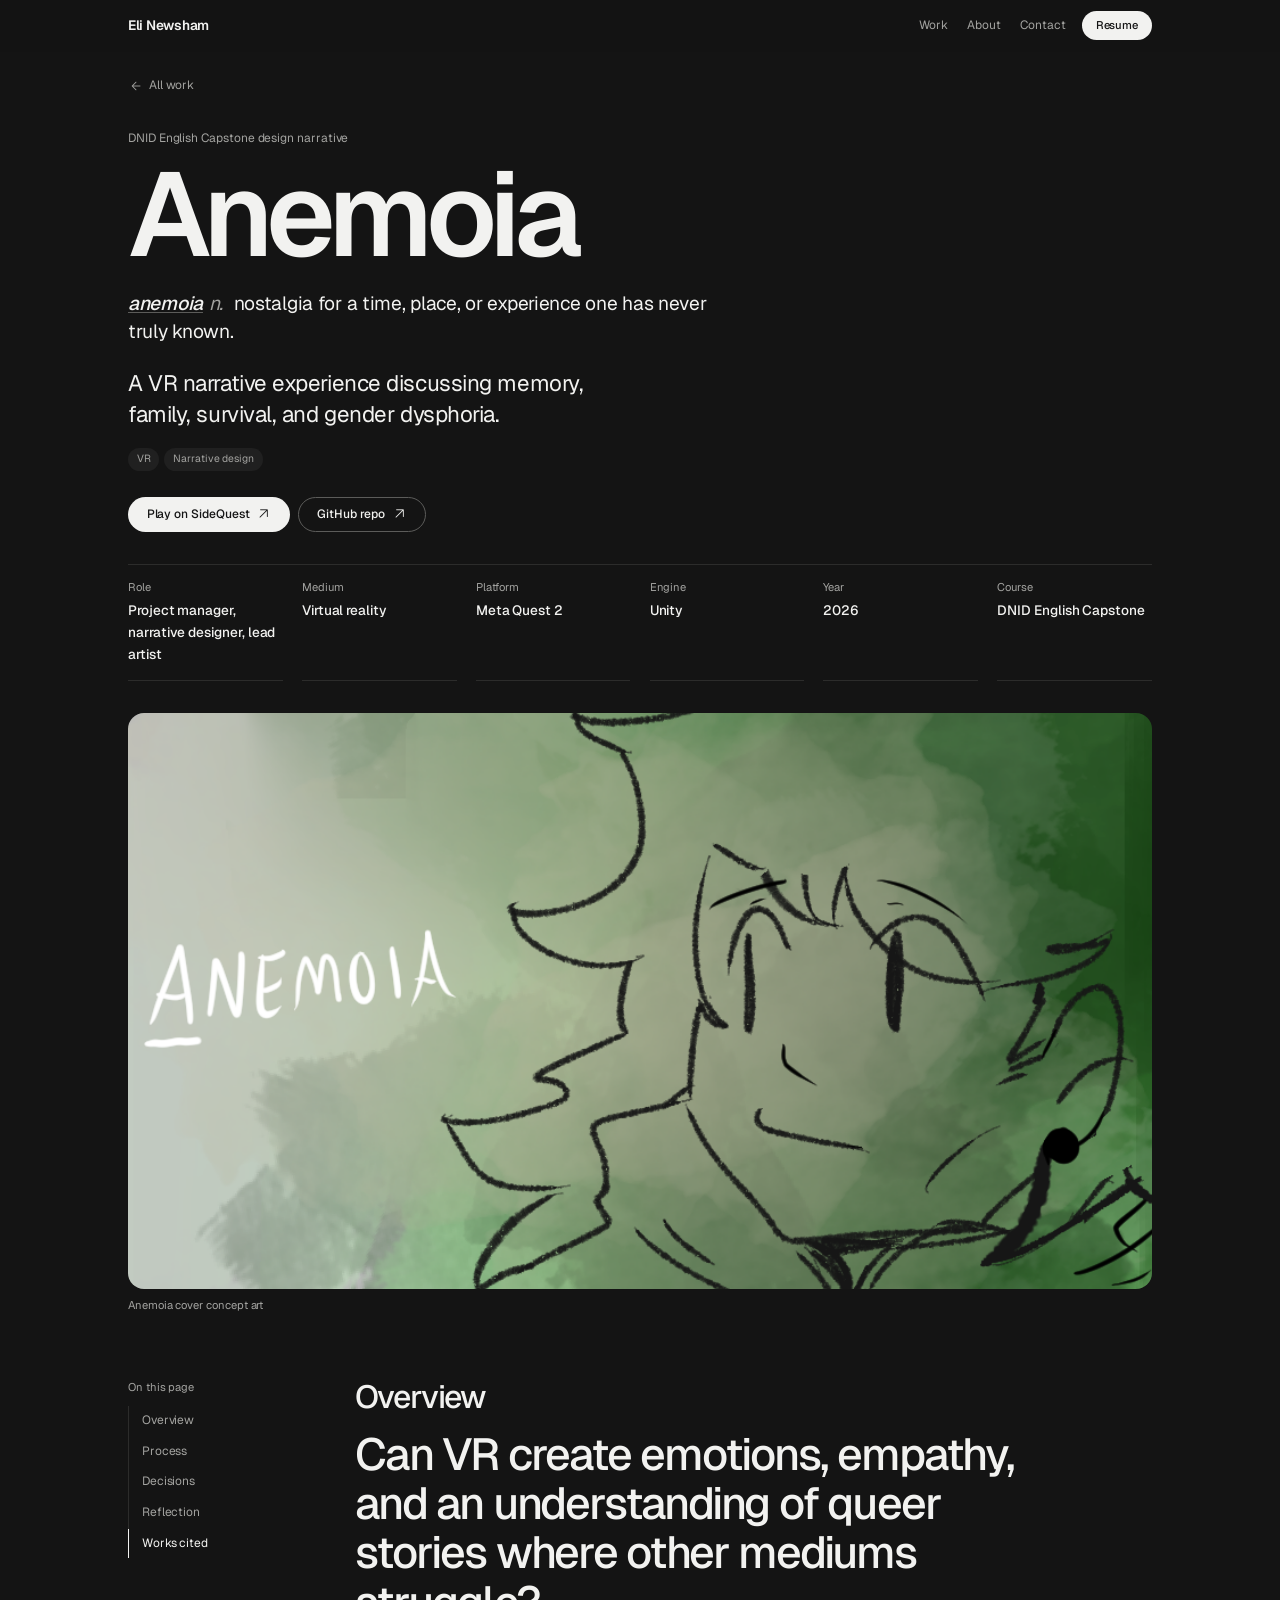
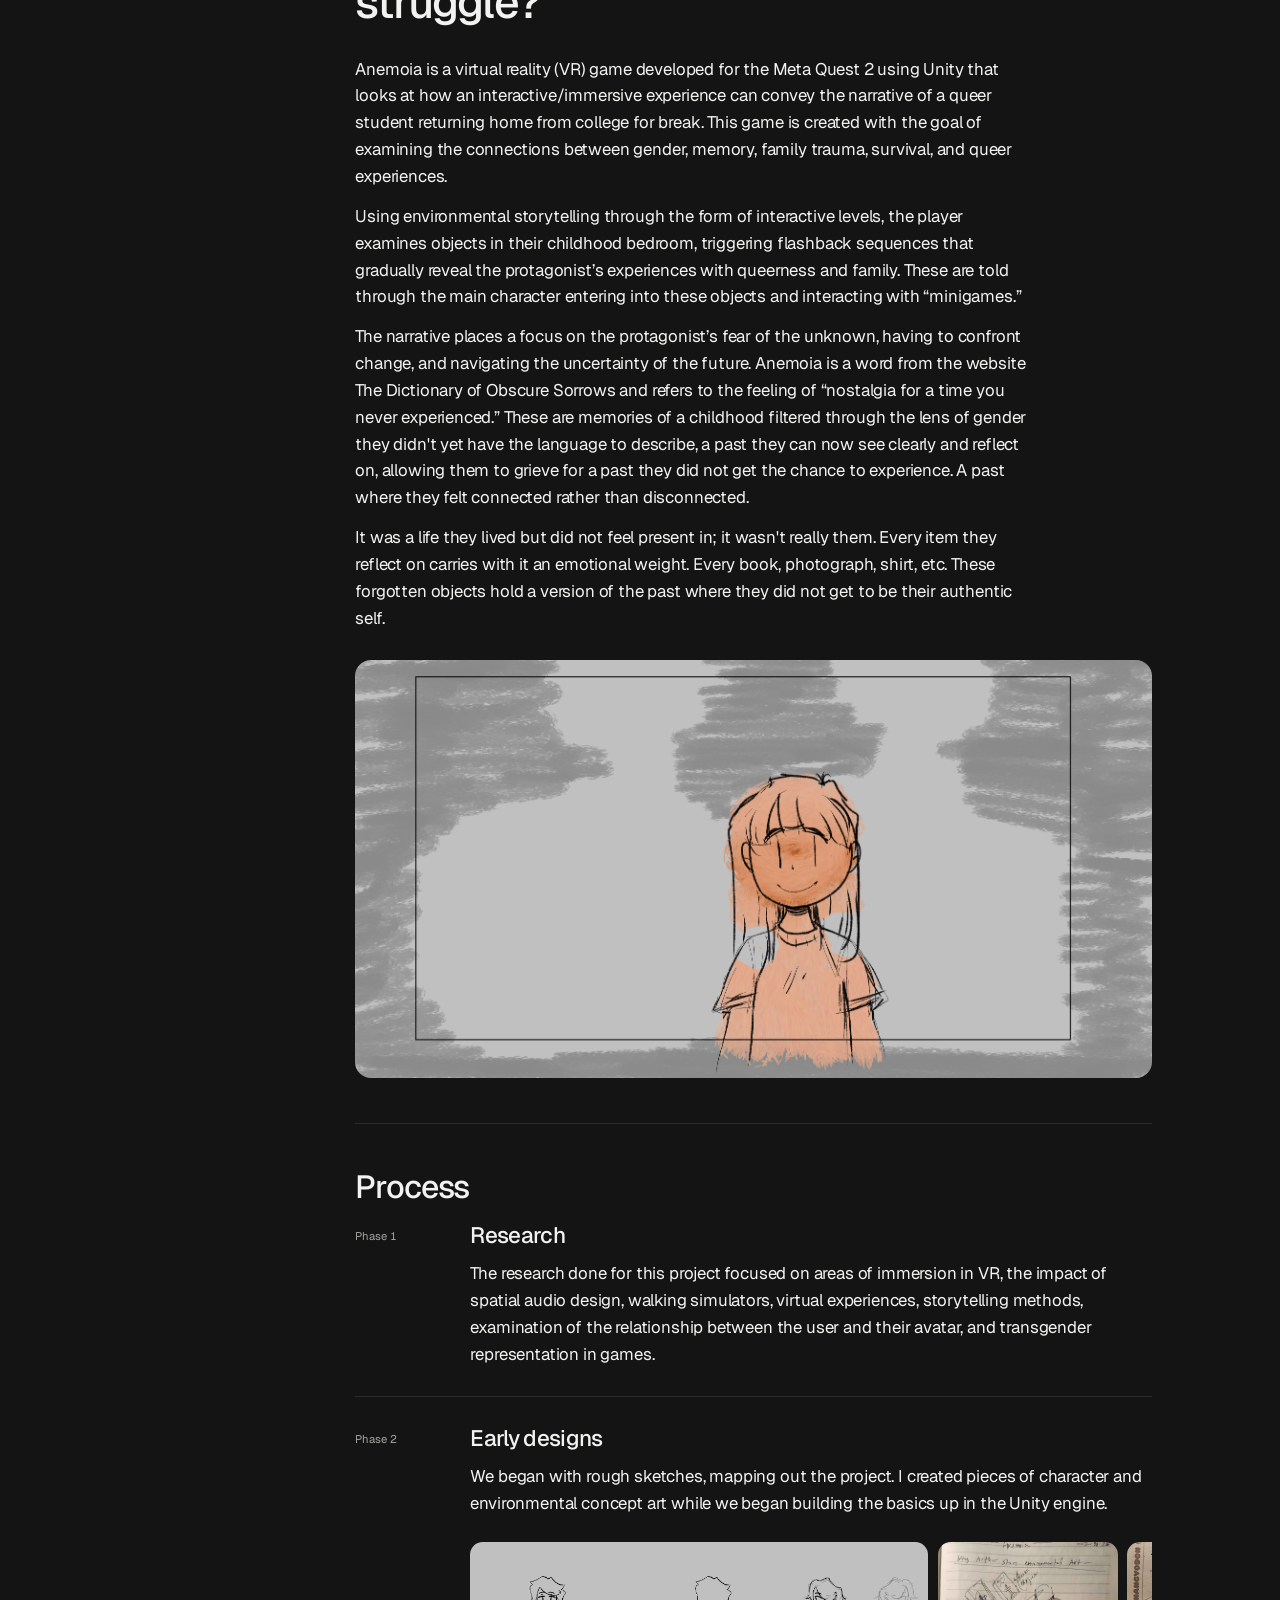
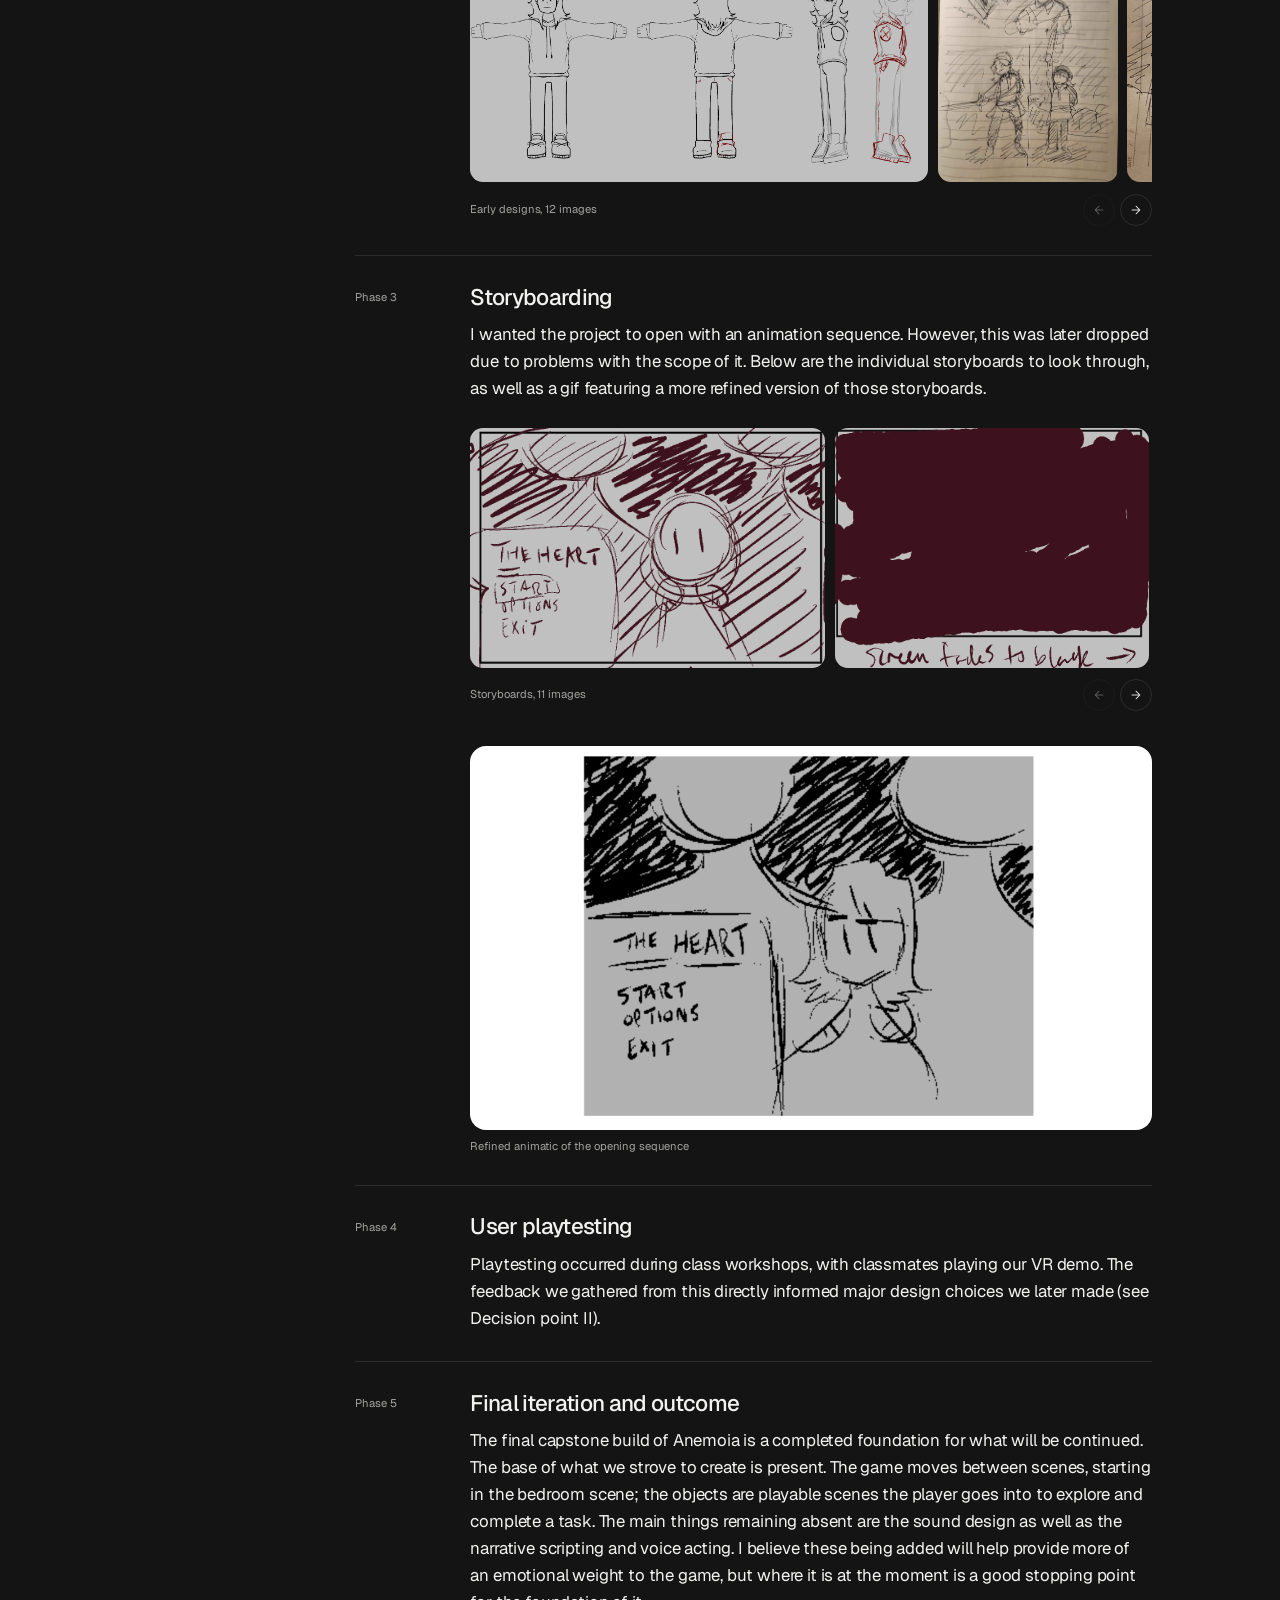
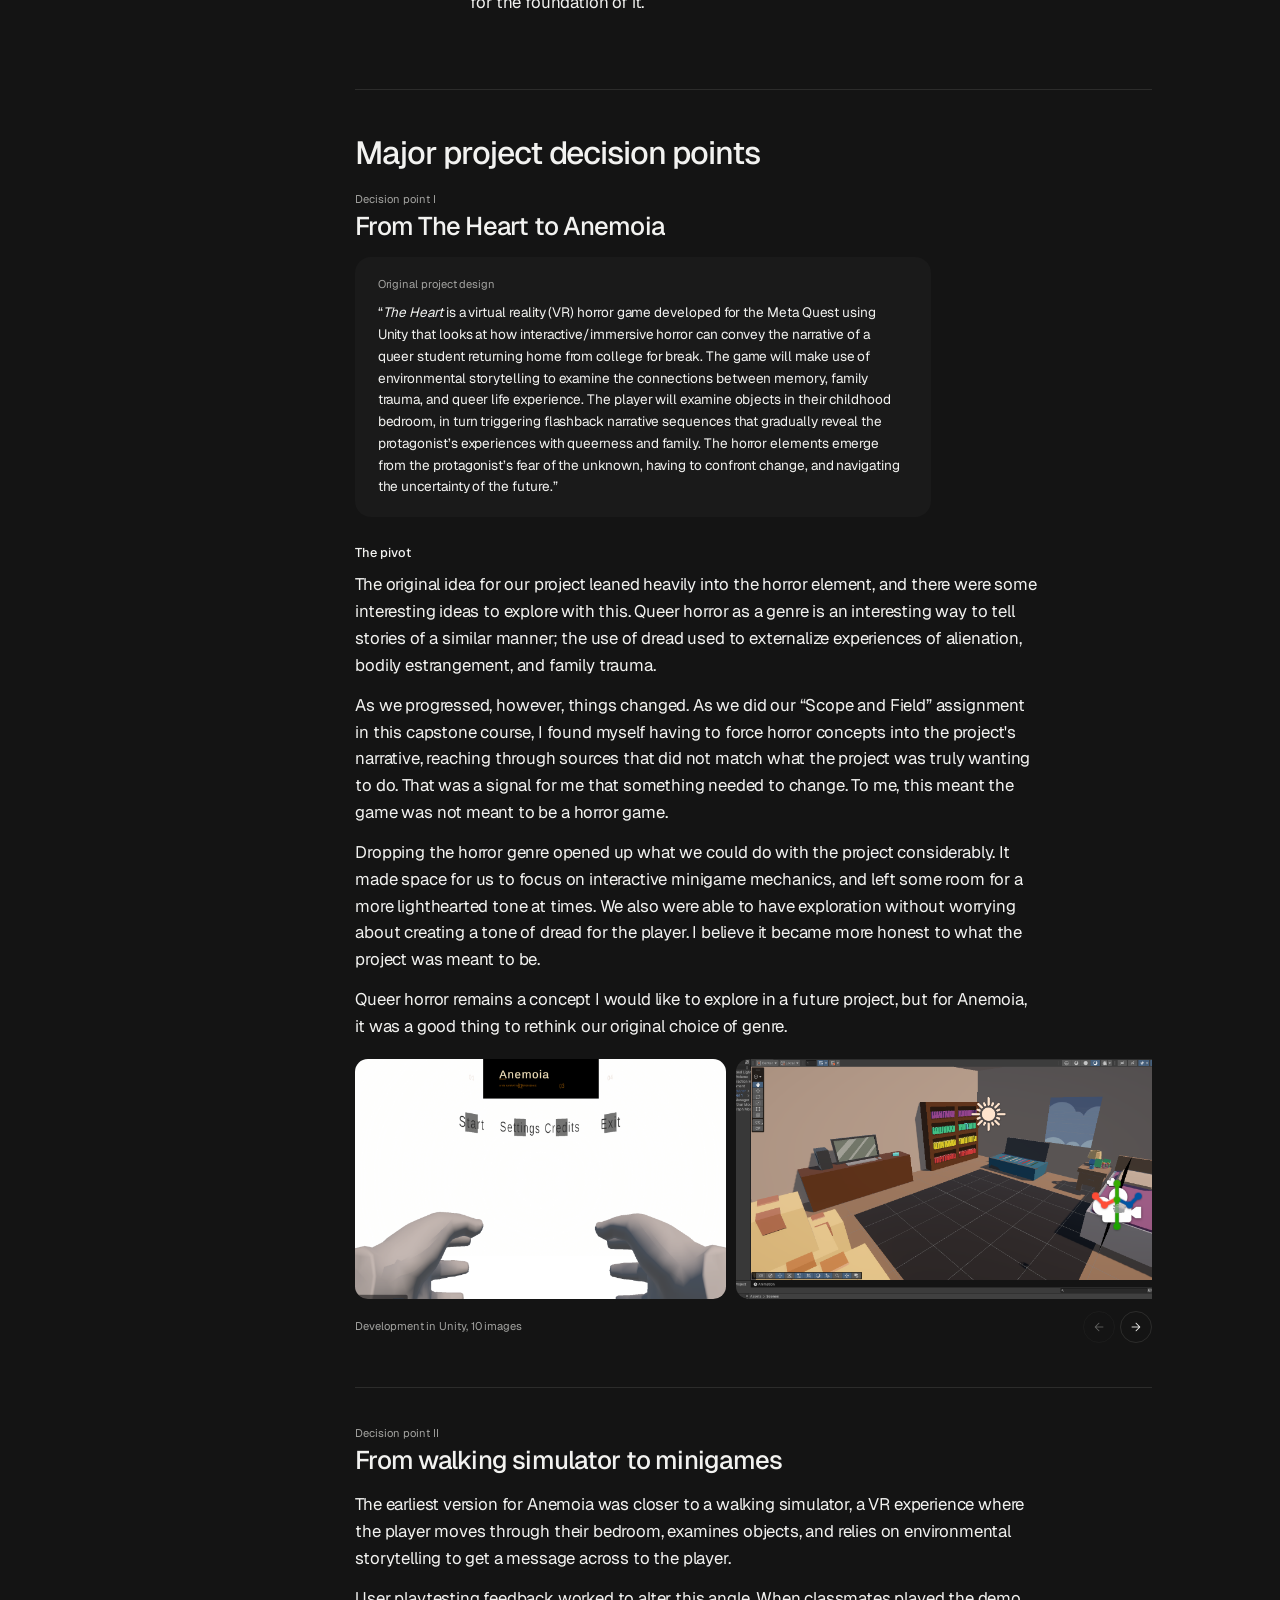
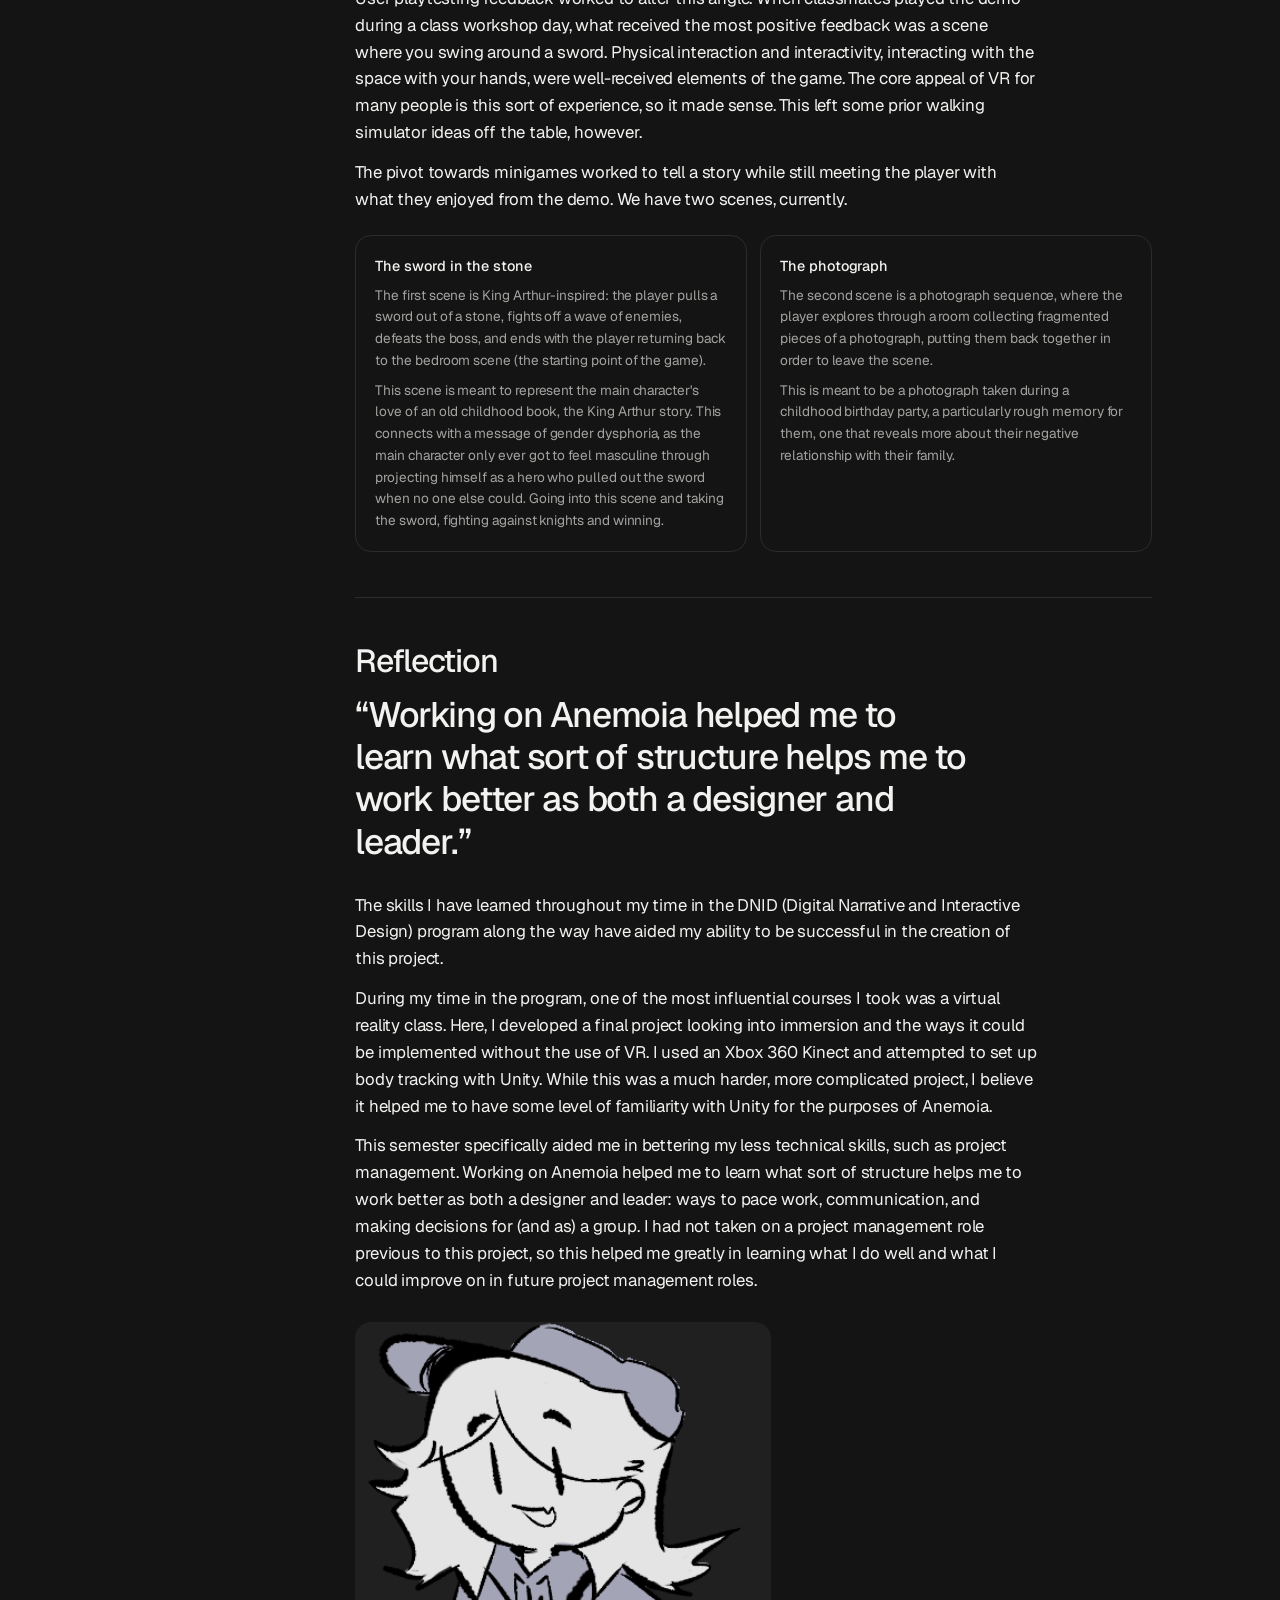
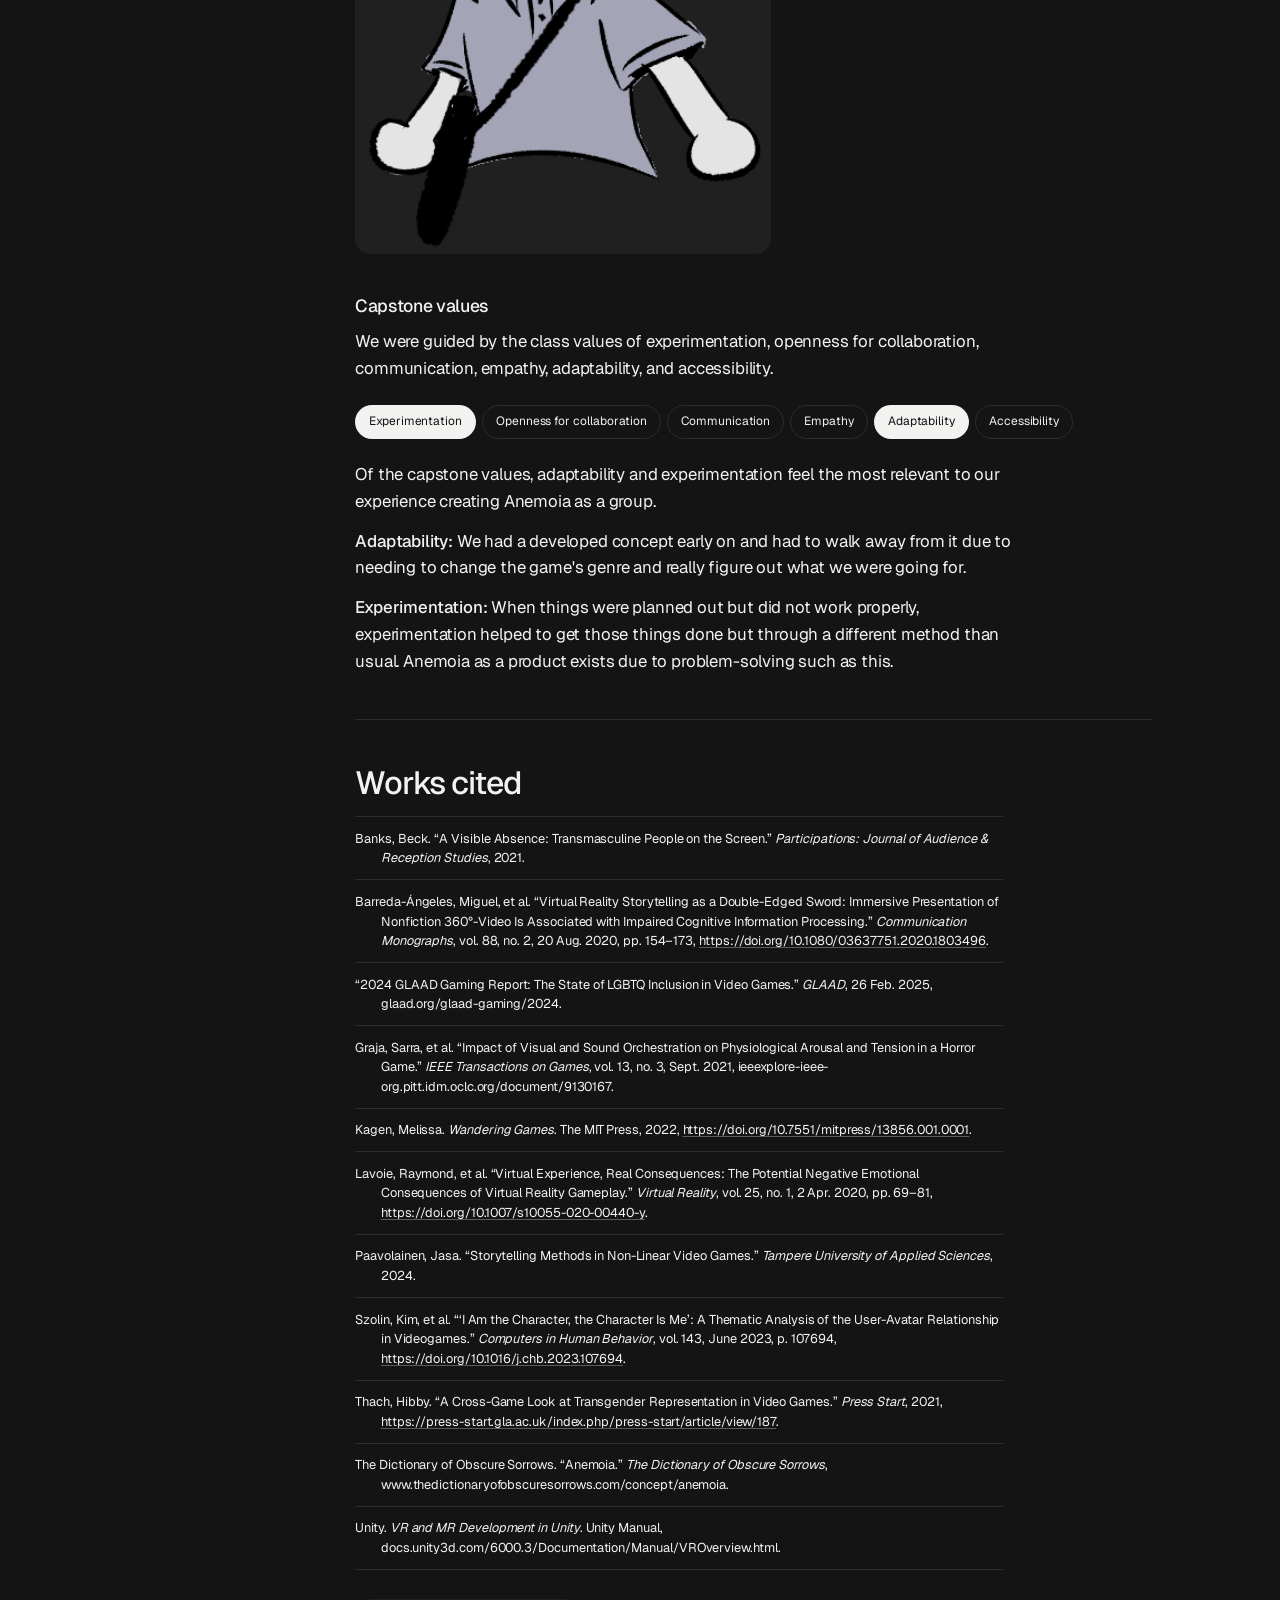
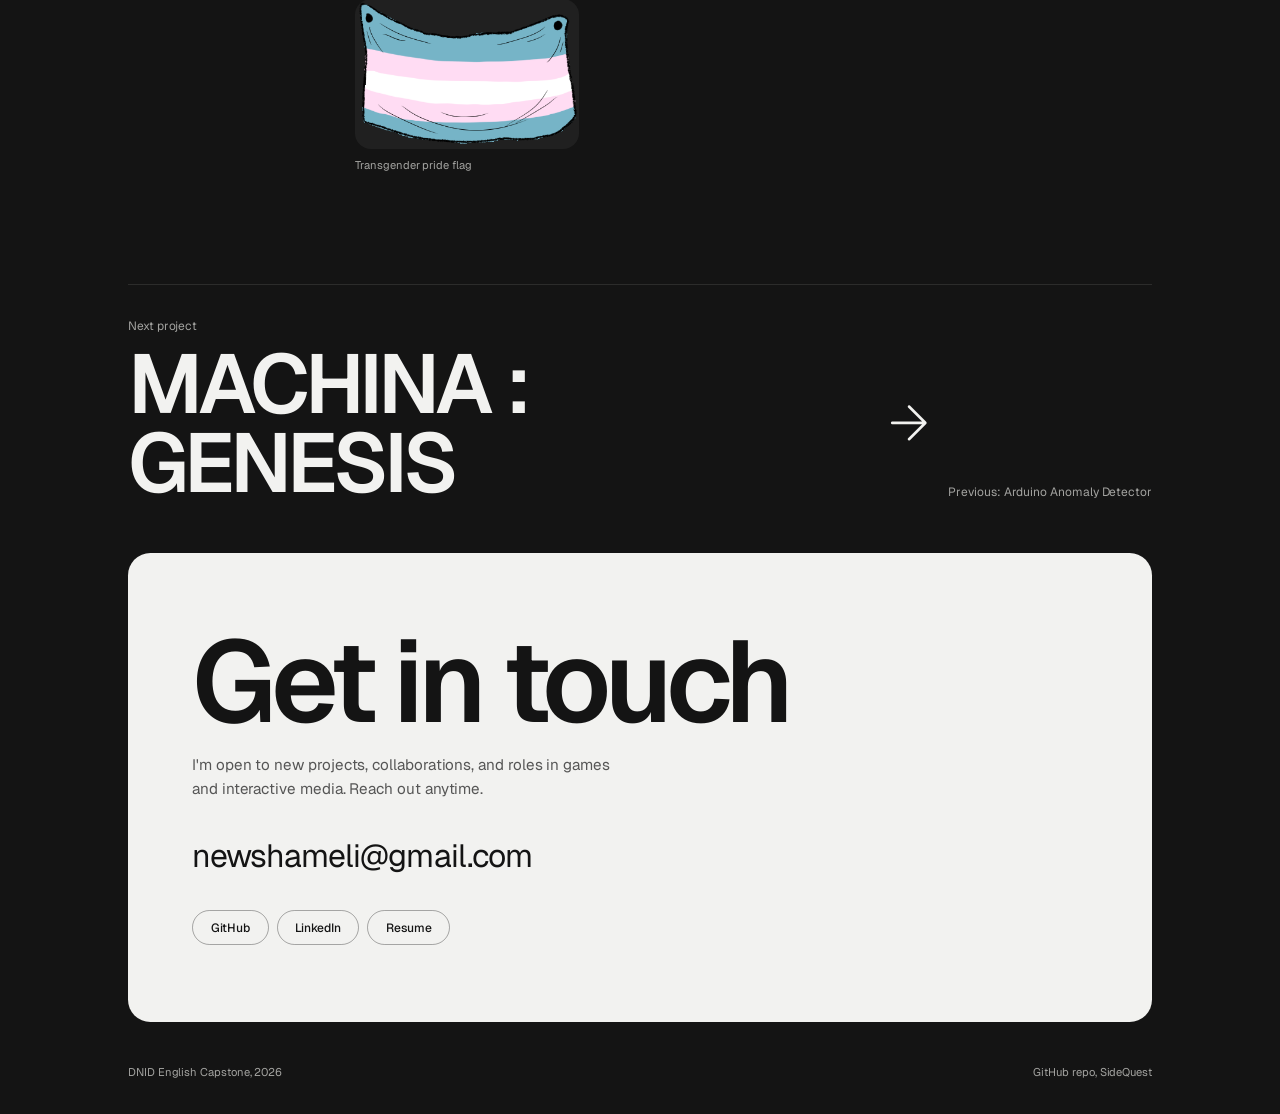
==== commit 7234b8fe: "added gallery (still needs work), setup basis for future updates" ====
--- a/anemoia-design/index.html
+++ b/anemoia-design/index.html
@@ -6,7 +6,7 @@
 <title>Anemoia: Design Narrative | Eli Newsham</title>
 <meta name="description" content="Anemoia is a VR narrative for Meta Quest 2 about memory, family, survival, and gender dysphoria. Design narrative by Eli Newsham.">
 <meta property="og:title" content="Anemoia: Design Narrative">
-<meta property="og:image" content="images/conceptart/finished/anemoiaCoverImage.png">
+<meta property="og:image" content="images/coverImage.png">
 <link rel="preconnect" href="https://fonts.googleapis.com">
 <link rel="preconnect" href="https://fonts.gstatic.com" crossorigin>
 <link rel="stylesheet" href="https://fonts.googleapis.com/css2?family=Geist:ital,wght@0,300..700;1,300..700&display=swap">
@@ -18,7 +18,7 @@
   <div class="wrap">
     <a class="brand" href="../index.html">Eli Newsham</a>
     <nav aria-label="Primary"><a href="../index.html#work">Work</a><a href="../index.html#about">About</a><a href="#contact">Contact</a></nav>
-    <a class="btn solid small" href="mailto:newshameli@gmail.com">Get in touch</a>
+    <a class="btn solid small" href="../resume.pdf" target="_blank" rel="noopener noreferrer">Resume</a>
   </div>
 </header>
 
@@ -27,14 +27,14 @@
 
   <header class="pj-head">
     <p class="kicker">DNID English Capstone design narrative</p>
-    <h1 style="margin-top:16px">Anemoia</h1>
+    <h1 style="margin-top:1rem">Anemoia</h1>
     <p class="definition">
       <a class="word" href="https://www.thedictionaryofobscuresorrows.com/concept/anemoia" target="_blank" rel="noopener noreferrer">anemoia</a><span class="pos">n.</span>
       nostalgia for a time, place, or experience one has never truly known.
     </p>
     <p class="summary">A VR narrative experience discussing memory, family, survival, and gender dysphoria.</p>
     <ul class="tags"><li>VR</li><li>Narrative design</li></ul>
-    <div class="pj-links" style="margin-top:32px">
+    <div class="pj-links" style="margin-top:2rem">
       <a class="btn solid" href="https://sidequestvr.com/app/55470" target="_blank" rel="noopener noreferrer">Play on SideQuest<span class="msr" aria-hidden="true">arrow_outward</span></a>
       <a class="btn line" href="https://github.com/CaleMoore28/TheHeart" target="_blank" rel="noopener noreferrer">GitHub repo<span class="msr" aria-hidden="true">arrow_outward</span></a>
       <!-- <a class="btn line" href="YOUR_ITCH_LINK" target="_blank" rel="noopener noreferrer">itch.io<span class="msr" aria-hidden="true">arrow_outward</span></a> -->
@@ -50,8 +50,8 @@
     <div><dt>Course</dt><dd>DNID English Capstone</dd></div>
   </dl>
 
-  <figure class="figure" style="margin-top:40px">
-    <img src="images/conceptart/finished/anemoiaCoverImage.png" alt="A person looking to their side with their hand on their cheek, puffing it out, staring into space. The title Anemoia sits to their left over a green-to-white gradient.">
+  <figure class="figure" style="margin-top:2.5rem">
+    <img src="images/coverImage.png" alt="A person looking to their side with their hand on their cheek, puffing it out, staring into space. The title Anemoia sits to their left over a green-to-white gradient.">
     <figcaption>Anemoia cover concept art</figcaption>
   </figure>
 
@@ -77,7 +77,7 @@
         <p class="text">The narrative places a focus on the protagonist’s fear of the unknown, having to confront change, and navigating the uncertainty of the future. Anemoia is a word from the website The Dictionary of Obscure Sorrows and refers to the feeling of “nostalgia for a time you never experienced.” These are memories of a childhood filtered through the lens of gender they didn't yet have the language to describe, a past they can now see clearly and reflect on, allowing them to grieve for a past they did not get the chance to experience. A past where they felt connected rather than disconnected.</p>
         <p class="text">It was a life they lived but did not feel present in; it wasn't really them. Every item they reflect on carries with it an emotional weight. Every book, photograph, shirt, etc. These forgotten objects hold a version of the past where they did not get to be their authentic self.</p>
         <figure class="figure">
-          <img src="images/conceptart/finished/mm.png" alt="Finished concept art for Anemoia" loading="lazy">
+          <img src="images/mm.png" alt="Finished concept art for Anemoia" loading="lazy">
         </figure>
       </section>
 
@@ -96,18 +96,18 @@
             <p class="text">We began with rough sketches, mapping out the project. I created pieces of character and environmental concept art while we began building the basics up in the Unity engine.</p>
             <div class="strip-wrap" data-gallery="Early designs">
               <div class="strip">
-                <button type="button"><img loading="lazy" src="images/conceptart/sketches/refMC-outfit1.png" alt="Main character outfit reference drawing"></button>
-                <button type="button"><img loading="lazy" src="images/conceptart/sketches/20260228_191122.jpg" alt="Character sketches drawn in pencil on notebook paper"></button>
-                <button type="button"><img loading="lazy" src="images/conceptart/sketches/20260228_191114.jpg" alt="Early concept art of a medieval town"></button>
-                <button type="button"><img loading="lazy" src="images/conceptart/sketches/BookObjectPng.png" alt="Concept art of the medieval town where the game's King Arthur story takes place"></button>
-                <button type="button"><img loading="lazy" src="images/conceptart/sketches/conceptArtKA.png" alt="Concept art for the King Arthur scene"></button>
-                <button type="button"><img loading="lazy" src="images/conceptart/sketches/3.jpg" alt="Early concept art for the main character's bedroom"></button>
-                <button type="button"><img loading="lazy" src="images/conceptart/sketches/1.jpg" alt="Bedroom concept art shown in several color palettes"></button>
-                <button type="button"><img loading="lazy" src="images/conceptart/sketches/20260228_191913.jpg" alt="Bedroom sketches drawn in pencil on notebook paper"></button>
-                <button type="button"><img loading="lazy" src="images/conceptart/sketches/START.jpg" alt="Early main menu design: a green-haired character in a bus window seat, beside a menu reading Start, Options, Exit"></button>
-                <button type="button"><img loading="lazy" src="images/conceptart/sketches/objectsSketches-book.png" alt="Concept art for the book object"></button>
-                <button type="button"><img loading="lazy" src="images/conceptart/sketches/objectsSketches-photograph.png" alt="Concept art for the photograph object"></button>
-                <button type="button"><img loading="lazy" src="images/conceptart/Screenshot%202026-02-24%20220332.png" alt="Sketch of the bus main menu"></button>
+                <button type="button"><img loading="lazy" src="images/refMC-outfit1.png" alt="Main character outfit reference drawing"></button>
+                <button type="button"><img loading="lazy" src="images/20260228_191122.jpg" alt="Character sketches drawn in pencil on notebook paper"></button>
+                <button type="button"><img loading="lazy" src="images/20260228_191114.jpg" alt="Early concept art of a medieval town"></button>
+                <button type="button"><img loading="lazy" src="images/BookObjectPng.png" alt="Concept art of the medieval town where the game's King Arthur story takes place"></button>
+                <button type="button"><img loading="lazy" src="images/conceptArtKA.png" alt="Concept art for the King Arthur scene"></button>
+                <button type="button"><img loading="lazy" src="images/3.jpg" alt="Early concept art for the main character's bedroom"></button>
+                <button type="button"><img loading="lazy" src="images/1.jpg" alt="Bedroom concept art shown in several color palettes"></button>
+                <button type="button"><img loading="lazy" src="images/20260228_191913.jpg" alt="Bedroom sketches drawn in pencil on notebook paper"></button>
+                <button type="button"><img loading="lazy" src="images/START.jpg" alt="Early main menu design: a green-haired character in a bus window seat, beside a menu reading Start, Options, Exit"></button>
+                <button type="button"><img loading="lazy" src="images/objectsSketches-book.png" alt="Concept art for the book object"></button>
+                <button type="button"><img loading="lazy" src="images/objectsSketches-photograph.png" alt="Concept art for the photograph object"></button>
+                <button type="button"><img loading="lazy" src="images/Screenshot%202026-02-24%20220332.png" alt="Sketch of the bus main menu"></button>
               </div>
             </div>
           </li>
@@ -117,21 +117,21 @@
             <p class="text">I wanted the project to open with an animation sequence. However, this was later dropped due to problems with the scope of it. Below are the individual storyboards to look through, as well as a gif featuring a more refined version of those storyboards.</p>
             <div class="strip-wrap" data-gallery="Storyboards">
               <div class="strip">
-                <button type="button"><img loading="lazy" src="images/conceptart/roughStoryboards/1.png" alt="Opening sequence storyboard, panel 1 of 11"></button>
-                <button type="button"><img loading="lazy" src="images/conceptart/roughStoryboards/2.png" alt="Opening sequence storyboard, panel 2 of 11"></button>
-                <button type="button"><img loading="lazy" src="images/conceptart/roughStoryboards/3.png" alt="Opening sequence storyboard, panel 3 of 11"></button>
-                <button type="button"><img loading="lazy" src="images/conceptart/roughStoryboards/4.png" alt="Opening sequence storyboard, panel 4 of 11"></button>
-                <button type="button"><img loading="lazy" src="images/conceptart/roughStoryboards/5.png" alt="Opening sequence storyboard, panel 5 of 11"></button>
-                <button type="button"><img loading="lazy" src="images/conceptart/roughStoryboards/6.png" alt="Opening sequence storyboard, panel 6 of 11"></button>
-                <button type="button"><img loading="lazy" src="images/conceptart/roughStoryboards/7.png" alt="Opening sequence storyboard, panel 7 of 11"></button>
-                <button type="button"><img loading="lazy" src="images/conceptart/roughStoryboards/8.png" alt="Opening sequence storyboard, panel 8 of 11"></button>
-                <button type="button"><img loading="lazy" src="images/conceptart/roughStoryboards/9.png" alt="Opening sequence storyboard, panel 9 of 11"></button>
-                <button type="button"><img loading="lazy" src="images/conceptart/roughStoryboards/10.png" alt="Opening sequence storyboard, panel 10 of 11"></button>
-                <button type="button"><img loading="lazy" src="images/conceptart/roughStoryboards/11.png" alt="Opening sequence storyboard, panel 11 of 11"></button>
+                <button type="button"><img loading="lazy" src="images/1.png" alt="Opening sequence storyboard, panel 1 of 11"></button>
+                <button type="button"><img loading="lazy" src="images/2.png" alt="Opening sequence storyboard, panel 2 of 11"></button>
+                <button type="button"><img loading="lazy" src="images/3.png" alt="Opening sequence storyboard, panel 3 of 11"></button>
+                <button type="button"><img loading="lazy" src="images/4.png" alt="Opening sequence storyboard, panel 4 of 11"></button>
+                <button type="button"><img loading="lazy" src="images/5.png" alt="Opening sequence storyboard, panel 5 of 11"></button>
+                <button type="button"><img loading="lazy" src="images/6.png" alt="Opening sequence storyboard, panel 6 of 11"></button>
+                <button type="button"><img loading="lazy" src="images/7.png" alt="Opening sequence storyboard, panel 7 of 11"></button>
+                <button type="button"><img loading="lazy" src="images/8.png" alt="Opening sequence storyboard, panel 8 of 11"></button>
+                <button type="button"><img loading="lazy" src="images/9.png" alt="Opening sequence storyboard, panel 9 of 11"></button>
+                <button type="button"><img loading="lazy" src="images/10.png" alt="Opening sequence storyboard, panel 10 of 11"></button>
+                <button type="button"><img loading="lazy" src="images/11.png" alt="Opening sequence storyboard, panel 11 of 11"></button>
               </div>
             </div>
             <figure class="figure">
-              <img src="images/conceptart/roughStoryboards/storyboard1.gif" alt="Animated, more refined version of the opening sequence storyboards" loading="lazy">
+              <img src="images/storyboard1.gif" alt="Animated, more refined version of the opening sequence storyboards" loading="lazy">
               <figcaption>Refined animatic of the opening sequence</figcaption>
             </figure>
           </li>
@@ -165,23 +165,23 @@
           <p class="text">Queer horror remains a concept I would like to explore in a future project, but for Anemoia, it was a good thing to rethink our original choice of genre.</p>
           <div class="strip-wrap" data-gallery="Development in Unity">
             <div class="strip">
-              <button type="button"><img loading="lazy" src="images/Unity/1.png" alt="Unity development screenshot 1"></button>
-              <button type="button"><img loading="lazy" src="images/Unity/bdsc.png" alt="Unity development screenshot 2"></button>
-              <button type="button"><img loading="lazy" src="images/Unity/early1.png" alt="Early Unity build, screenshot 1"></button>
-              <button type="button"><img loading="lazy" src="images/Unity/early2.png" alt="Early Unity build, screenshot 2"></button>
-              <button type="button"><img loading="lazy" src="images/Unity/early3.png" alt="Early Unity build, screenshot 3"></button>
-              <button type="button"><img loading="lazy" src="images/Unity/Screenshot%202026-04-26%20230519.png" alt="Unity development screenshot, April 26"></button>
-              <button type="button"><img loading="lazy" src="images/Unity/Screenshot%202026-04-27%20173716.png" alt="Unity development screenshot, April 27"></button>
-              <button type="button"><img loading="lazy" src="images/Unity/Screenshot%202026-04-27%20174957.png" alt="Unity development screenshot, April 27"></button>
-              <button type="button"><img loading="lazy" src="images/Unity/Screenshot%202026-04-28%20003336.png" alt="Unity development screenshot, April 28"></button>
-              <button type="button"><img loading="lazy" src="images/Unity/Screenshot%202026-04-28%20010049.png" alt="Unity development screenshot, April 28"></button>
+              <button type="button"><img loading="lazy" src="images/1%20(1).png" alt="Unity development screenshot 1"></button>
+              <button type="button"><img loading="lazy" src="images/bdsc.png" alt="Unity development screenshot 2"></button>
+              <button type="button"><img loading="lazy" src="images/early1.png" alt="Early Unity build, screenshot 1"></button>
+              <button type="button"><img loading="lazy" src="images/early2.png" alt="Early Unity build, screenshot 2"></button>
+              <button type="button"><img loading="lazy" src="images/early3.png" alt="Early Unity build, screenshot 3"></button>
+              <button type="button"><img loading="lazy" src="images/Screenshot%202026-04-26%20230519.png" alt="Unity development screenshot, April 26"></button>
+              <button type="button"><img loading="lazy" src="images/Screenshot%202026-04-27%20173716.png" alt="Unity development screenshot, April 27"></button>
+              <button type="button"><img loading="lazy" src="images/Screenshot%202026-04-27%20174957.png" alt="Unity development screenshot, April 27"></button>
+              <button type="button"><img loading="lazy" src="images/Screenshot%202026-04-28%20003336.png" alt="Unity development screenshot, April 28"></button>
+              <button type="button"><img loading="lazy" src="images/Screenshot%202026-04-28%20010049.png" alt="Unity development screenshot, April 28"></button>
             </div>
           </div>
         </div>
 
         <div class="decision" id="decision-2">
           <h3><small>Decision point II</small>From walking simulator to minigames</h3>
-          <p class="text" style="margin-top:20px">The earliest version for Anemoia was closer to a walking simulator, a VR experience where the player moves through their bedroom, examines objects, and relies on environmental storytelling to get a message across to the player.</p>
+          <p class="text" style="margin-top:1.25rem">The earliest version for Anemoia was closer to a walking simulator, a VR experience where the player moves through their bedroom, examines objects, and relies on environmental storytelling to get a message across to the player.</p>
           <p class="text">User playtesting feedback worked to alter this angle. When classmates played the demo during a class workshop day, what received the most positive feedback was a scene where you swing around a sword. Physical interaction and interactivity, interacting with the space with your hands, were well-received elements of the game. The core appeal of VR for many people is this sort of experience, so it made sense. This left some prior walking simulator ideas off the table, however.</p>
           <p class="text">The pivot towards minigames worked to tell a story while still meeting the player with what they enjoyed from the demo. We have two scenes, currently.</p>
           <div class="scenes">
@@ -203,19 +203,19 @@
       <section class="pj-section" id="reflection">
         <h2>Reflection</h2>
         <p class="pj-quote">“Working on Anemoia helped me to learn what sort of structure helps me to work better as both a designer and leader.”</p>
-        <p class="text" style="margin-top:36px">The skills I have learned throughout my time in the DNID (Digital Narrative and Interactive Design) program along the way have aided my ability to be successful in the creation of this project.</p>
+        <p class="text" style="margin-top:2.25rem">The skills I have learned throughout my time in the DNID (Digital Narrative and Interactive Design) program along the way have aided my ability to be successful in the creation of this project.</p>
         <p class="text">During my time in the program, one of the most influential courses I took was a virtual reality class. Here, I developed a final project looking into immersion and the ways it could be implemented without the use of VR. I used an Xbox 360 Kinect and attempted to set up body tracking with Unity. While this was a much harder, more complicated project, I believe it helped me to have some level of familiarity with Unity for the purposes of Anemoia.</p>
         <p class="text">This semester specifically aided me in bettering my less technical skills, such as project management. Working on Anemoia helped me to learn what sort of structure helps me to work better as both a designer and leader: ways to pace work, communication, and making decisions for (and as) a group. I had not taken on a project management role previous to this project, so this helped me greatly in learning what I do well and what I could improve on in future project management roles.</p>
         <figure class="figure narrow">
-          <img src="images/conceptart/finished/deliverables.png" alt="A character dressed as a mail carrier in a short-sleeved button-up shirt and cap, with a cross-body bag full of mail" loading="lazy">
+          <img src="images/deliverables.png" alt="A character dressed as a mail carrier in a short-sleeved button-up shirt and cap, with a cross-body bag full of mail" loading="lazy">
         </figure>
-        <h3 style="margin-top:48px;font-size:22px;font-weight:500;letter-spacing:-.02em">Capstone values</h3>
-        <p class="text" style="margin-top:10px">We were guided by the class values of experimentation, openness for collaboration, communication, empathy, adaptability, and accessibility.</p>
+        <h3 style="margin-top:3rem;font-size:1.375rem;font-weight:500;letter-spacing:-.02em">Capstone values</h3>
+        <p class="text" style="margin-top:0.625rem">We were guided by the class values of experimentation, openness for collaboration, communication, empathy, adaptability, and accessibility.</p>
         <ul class="values" aria-label="Capstone values; the two most relevant to Anemoia are highlighted">
           <li class="on">Experimentation</li><li>Openness for collaboration</li><li>Communication</li>
           <li>Empathy</li><li class="on">Adaptability</li><li>Accessibility</li>
         </ul>
-        <p class="text" style="margin-top:28px">Of the capstone values, adaptability and experimentation feel the most relevant to our experience creating Anemoia as a group.</p>
+        <p class="text" style="margin-top:1.75rem">Of the capstone values, adaptability and experimentation feel the most relevant to our experience creating Anemoia as a group.</p>
         <p class="text"><strong style="font-weight:500">Adaptability:</strong> We had a developed concept early on and had to walk away from it due to needing to change the game's genre and really figure out what we were going for.</p>
         <p class="text"><strong style="font-weight:500">Experimentation:</strong> When things were planned out but did not work properly, experimentation helped to get those things done but through a different method than usual. Anemoia as a product exists due to problem-solving such as this.</p>
       </section>
@@ -236,8 +236,8 @@
           <li>The Dictionary of Obscure Sorrows. “Anemoia.” <em>The Dictionary of Obscure Sorrows</em>, www.thedictionaryofobscuresorrows.com/concept/anemoia.</li>
           <li>Unity. <em>VR and MR Development in Unity</em>. Unity Manual, docs.unity3d.com/6000.3/Documentation/Manual/VROverview.html.</li>
         </ol>
-        <figure class="figure narrow" style="max-width:280px">
-          <img src="images/conceptart/finished/flag.png" alt="Drawing of a transgender pride flag in blue, pink, and white" loading="lazy">
+        <figure class="figure narrow" style="max-width:17.5rem">
+          <img src="images/flag.png" alt="Drawing of a transgender pride flag in blue, pink, and white" loading="lazy">
           <figcaption>Transgender pride flag</figcaption>
         </figure>
       </section>
--- a/styles.css
+++ b/styles.css
@@ -14,24 +14,28 @@
   --md-sys-color-on-primary: #141414;
   --accent: #93A9FF;
 }
-:root { --font: "Geist", system-ui, sans-serif; --ease: cubic-bezier(.2, 0, 0, 1); --gutter: 20px; --max: 1360px; }
+:root { --font: "Geist", system-ui, sans-serif; --ease: cubic-bezier(.2, 0, 0, 1); --gutter: 1.25rem; --max: 85rem; }
 
 /* ---------- Base ---------- */
 *, *::before, *::after { box-sizing: border-box; }
-html { scroll-padding-top: 80px; -webkit-text-size-adjust: 100%; }
+/* Overall scale. Everything is sized in rem, so this one value scales the whole site.
+   100% up to 720px wide, easing to 80% by 1200px (like viewing at 80% browser zoom on desktop).
+   To make it bigger or smaller, change the 80% (and the 130% below it by the same amount). */
+html { font-size: clamp(80%, calc(130% - 0.6667vw), 100%); }
+html { scroll-padding-top: 5rem; -webkit-text-size-adjust: 100%; }
 body {
-  margin: 0; font-family: var(--font); font-size: 17px; line-height: 1.6; letter-spacing: -.005em;
+  margin: 0; font-family: var(--font); font-size: 1.0625rem; line-height: 1.6; letter-spacing: -.005em;
   background: var(--md-sys-color-surface); color: var(--md-sys-color-on-surface);
   -webkit-font-smoothing: antialiased; text-rendering: optimizeLegibility;
 }
 h1, h2, h3, p, ul, dl, dd, figure { margin: 0; }
 a { color: inherit; text-decoration: none; }
 [hidden] { display: none !important; }
-:focus-visible { outline: 2px solid var(--accent); outline-offset: 3px; border-radius: 4px; }
+:focus-visible { outline: 2px solid var(--accent); outline-offset: 0.1875rem; border-radius: 0.25rem; }
 [tabindex="-1"]:focus { outline: none; }
 ::selection { background: var(--md-sys-color-primary); color: var(--md-sys-color-on-primary); }
 .msr {
-  font-family: "Material Symbols Rounded"; font-weight: 300; font-style: normal; font-size: 20px; line-height: 1;
+  font-family: "Material Symbols Rounded"; font-weight: 300; font-style: normal; font-size: 1.25rem; line-height: 1;
   width: 1em; height: 1em; overflow: hidden; display: inline-block; flex: none; white-space: nowrap;
   font-feature-settings: "liga"; user-select: none;
 }
@@ -39,17 +43,17 @@
 .muted { color: var(--md-sys-color-on-surface-variant); }
 
 .btn {
-  display: inline-flex; align-items: center; justify-content: center; gap: 8px; height: 44px; padding: 0 22px;
-  border-radius: 999px; border: 1px solid transparent; font: 500 15px/1 var(--font); cursor: pointer; white-space: nowrap;
+  display: inline-flex; align-items: center; justify-content: center; gap: 0.5rem; height: 2.75rem; padding: 0 1.375rem;
+  border-radius: 62.4375rem; border: 1px solid transparent; font: 500 0.9375rem/1 var(--font); cursor: pointer; white-space: nowrap;
   transition: background-color 200ms var(--ease), color 200ms var(--ease), border-color 200ms var(--ease);
 }
 .btn.solid { background: var(--md-sys-color-primary); color: var(--md-sys-color-on-primary); }
 .btn.solid:hover { background: color-mix(in srgb, var(--md-sys-color-primary) 82%, var(--md-sys-color-surface)); }
 .btn.line { border-color: var(--md-sys-color-outline); color: var(--md-sys-color-on-surface); background: none; }
 .btn.line:hover { border-color: var(--md-sys-color-on-surface); }
-.btn.small { height: 36px; padding: 0 16px; font-size: 14px; }
+.btn.small { height: 2.25rem; padding: 0 1rem; font-size: 0.875rem; }
 .icon-btn {
-  display: inline-grid; place-items: center; width: 36px; height: 36px; border-radius: 50%; border: 0; flex: none;
+  display: inline-grid; place-items: center; width: 2.25rem; height: 2.25rem; border-radius: 50%; border: 0; flex: none;
   background: none; color: var(--md-sys-color-on-surface); cursor: pointer; transition: background-color 150ms;
 }
 .icon-btn:hover { background: var(--md-sys-color-surface-container); }
@@ -61,7 +65,7 @@
 .cover > * { grid-area: 1 / 1; }
 .cover svg { width: 62%; height: 62%; }
 .cover path { fill: var(--md-sys-color-surface-container-highest); }
-.cover .ph { align-self: end; justify-self: start; margin: 16px; font-size: 13px; color: var(--md-sys-color-on-surface-variant); }
+.cover .ph { align-self: end; justify-self: start; margin: 1rem; font-size: 0.8125rem; color: var(--md-sys-color-on-surface-variant); }
 .cover img { position: absolute; inset: 0; width: 100%; height: 100%; object-fit: cover; object-position: var(--pos, center); transition: transform 700ms var(--ease); }
 .cover.contain img { object-fit: contain; padding: 4%; }
 
@@ -69,125 +73,126 @@
 .top {
   position: sticky; top: 0; z-index: 20;
   background: color-mix(in srgb, var(--md-sys-color-surface) 82%, transparent);
-  -webkit-backdrop-filter: saturate(1.4) blur(16px); backdrop-filter: saturate(1.4) blur(16px);
+  -webkit-backdrop-filter: saturate(1.4) blur(1rem); backdrop-filter: saturate(1.4) blur(1rem);
   border-bottom: 1px solid transparent; transition: border-color 200ms;
 }
 .top.scrolled { border-bottom-color: var(--md-sys-color-outline-variant); }
-.top .wrap { display: flex; align-items: center; gap: 4px; height: 64px; }
-.brand { font-weight: 600; font-size: 17px; letter-spacing: -.02em; margin-right: auto; white-space: nowrap; }
-.top nav { display: flex; gap: 24px; margin-right: 16px; font-size: 15px; }
+.top .wrap { display: flex; align-items: center; gap: 0.25rem; height: 4rem; }
+.brand { font-weight: 600; font-size: 1.0625rem; letter-spacing: -.02em; margin-right: auto; white-space: nowrap; }
+.top nav { display: flex; gap: 1.5rem; margin-right: 1rem; font-size: 0.9375rem; }
 .top nav a { color: var(--md-sys-color-on-surface-variant); transition: color 150ms; }
 .top nav a:hover { color: var(--md-sys-color-on-surface); }
 
 
 /* ---------- Hero ---------- */
-.hero { padding: 40px 0 72px; }
-.hero-top { display: flex; justify-content: space-between; align-items: end; gap: 24px; }
-.hero-role { font-size: clamp(17px, 2vw, 21px); line-height: 1.4; max-width: 24ch; }
-.portrait { width: clamp(110px, 18vw, 220px); aspect-ratio: 1; flex: none; }
+.hero { padding: 2.5rem 0 4.5rem; }
+.hero-top { display: flex; justify-content: space-between; align-items: end; gap: 1.5rem; }
+.hero-role { font-size: clamp(1.0625rem, 2vw, 1.3125rem); line-height: 1.4; max-width: 24ch; }
+.portrait { width: clamp(6.875rem, 18vw, 13.75rem); aspect-ratio: 1; flex: none; }
 .portrait svg { width: 100%; height: 100%; overflow: visible; }
 .portrait .face { fill: var(--md-sys-color-surface-container-high); }
 .portrait text { fill: var(--md-sys-color-on-surface-variant); font: 500 8px var(--font); letter-spacing: 0; }
 .wordmark {
-  margin: 20px 0 0; font-size: clamp(64px, 15.5vw, 228px); line-height: .86; font-weight: 600; letter-spacing: -.055em;
+  margin: 1.25rem 0 0; font-size: clamp(4rem, 15.5vw, 14.25rem); line-height: .86; font-weight: 600; letter-spacing: -.055em;
   margin-left: -.04em; white-space: nowrap; width: fit-content;
 }
 .wordmark .w { display: inline-block; overflow: hidden; vertical-align: bottom; padding-bottom: .04em; }
 .wordmark .w > span { display: inline-block; animation: rise 1100ms var(--ease) both; }
 .wordmark .w + .w > span { animation-delay: 90ms; }
 @keyframes rise { from { transform: translateY(105%); } }
-.hero-bottom { display: grid; gap: 28px; margin-top: 40px; padding-top: 28px; border-top: 1px solid var(--md-sys-color-outline-variant); }
-.hero-bio { font-size: clamp(18px, 2vw, 22px); line-height: 1.45; max-width: 38ch; }
-.hero .actions { display: flex; flex-wrap: wrap; gap: 10px; align-items: start; }
+.hero .actions { display: flex; flex-wrap: wrap; gap: 0.625rem; align-items: start; }
 
 /* ---------- Work ---------- */
-#work { padding: 48px 0 96px; }
-.work-head { display: flex; flex-wrap: wrap; align-items: end; justify-content: space-between; gap: 20px 32px; margin-bottom: 36px; }
-.work-head h2, .about h2 { font-size: clamp(36px, 5.4vw, 72px); line-height: 1; font-weight: 500; letter-spacing: -.045em; }
-.work-head h2 sup { font-size: .32em; font-weight: 400; letter-spacing: 0; vertical-align: top; margin-left: 6px; color: var(--md-sys-color-on-surface-variant); }
-.chips { display: flex; flex-wrap: wrap; gap: 8px; }
+#work { padding: 3rem 0 6rem; }
+.work-head { display: flex; flex-wrap: wrap; align-items: end; justify-content: space-between; gap: 1.25rem 2rem; margin-bottom: 2.25rem; }
+.work-head h2, .about h2 { font-size: clamp(2.25rem, 5.4vw, 4.5rem); line-height: 1; font-weight: 500; letter-spacing: -.045em; }
+.work-head h2 sup { font-size: .32em; font-weight: 400; letter-spacing: 0; vertical-align: top; margin-left: 0.375rem; color: var(--md-sys-color-on-surface-variant); }
+.chips { display: flex; flex-wrap: wrap; gap: 0.5rem; }
 .chip {
-  height: 36px; padding: 0 16px; border-radius: 999px; border: 1px solid var(--md-sys-color-outline-variant);
-  background: none; color: var(--md-sys-color-on-surface); font: 500 14px var(--font); cursor: pointer;
+  height: 2.25rem; padding: 0 1rem; border-radius: 62.4375rem; border: 1px solid var(--md-sys-color-outline-variant);
+  background: none; color: var(--md-sys-color-on-surface); font: 500 0.875rem var(--font); cursor: pointer;
   transition: background-color 200ms var(--ease), color 200ms var(--ease), border-color 200ms var(--ease);
 }
 .chip:hover { border-color: var(--md-sys-color-outline); }
 .chip[aria-pressed="true"] { background: var(--md-sys-color-primary); color: var(--md-sys-color-on-primary); border-color: transparent; }
-.chip .n { margin-left: 4px; opacity: .55; font-variant-numeric: tabular-nums; }
-
-.grid { display: grid; gap: 56px 24px; grid-template-columns: 1fr; }
-.tile { display: grid; gap: 16px; align-content: start; }
+.chip .n { margin-left: 0.25rem; opacity: .55; font-variant-numeric: tabular-nums; }
+
+.grid { display: grid; gap: 3.5rem 1.5rem; grid-template-columns: 1fr; }
+.tile { display: grid; gap: 1rem; align-content: start; }
 /* Cards in the same row share row lines, so titles, summaries and tags line up across the row */
 @supports (grid-template-rows: subgrid) {
-  .tile { grid-row: span 4; grid-template-rows: subgrid; row-gap: 16px; }
+  .tile { grid-row: span 4; grid-template-rows: subgrid; row-gap: 1rem; }
 }
 .tile-media { display: grid; }
 .tile-media > * { grid-area: 1 / 1; }
-.tile .cover { aspect-ratio: 16 / 10; border-radius: 20px; }
+.tile .cover { aspect-ratio: 16 / 10; border-radius: 1.25rem; }
 .tile .cover svg { transition: transform 900ms var(--ease); }
 .tile:hover .cover svg { transform: rotate(18deg) scale(1.04); }
 .tile:hover .cover img { transform: scale(1.03); }
 .tile .open {
-  align-self: end; justify-self: end; margin: 16px; width: 48px; height: 48px; border-radius: 50%; display: grid; place-items: center;
+  align-self: end; justify-self: end; margin: 1rem; width: 3rem; height: 3rem; border-radius: 50%; display: grid; place-items: center;
   background: var(--md-sys-color-surface); color: var(--md-sys-color-on-surface);
   opacity: 0; transform: scale(.8); transition: opacity 250ms var(--ease), transform 250ms var(--ease);
 }
 .tile:hover .open, .tile:focus-visible .open { opacity: 1; transform: none; }
-.tile-row { display: flex; justify-content: space-between; align-items: baseline; gap: 16px; }
-.tile h3 { font-size: clamp(22px, 2.2vw, 28px); line-height: 1.15; font-weight: 500; letter-spacing: -.03em; }
-.tile .year { font-size: 15px; color: var(--md-sys-color-on-surface-variant); font-variant-numeric: tabular-nums; white-space: nowrap; }
-.tile p { color: var(--md-sys-color-on-surface-variant); max-width: 52ch; margin-top: -6px; }
-.tags { display: flex; flex-wrap: wrap; gap: 6px; list-style: none; padding: 0; }
-.tags li { font-size: 13px; padding: 4px 11px; border-radius: 999px; background: var(--md-sys-color-surface-container); color: var(--md-sys-color-on-surface-variant); }
-.empty { padding: 64px 24px; border-radius: 20px; text-align: center; background: var(--md-sys-color-surface-container-low); }
-.empty p { margin-bottom: 18px; color: var(--md-sys-color-on-surface-variant); }
+.tile-row { display: flex; justify-content: space-between; align-items: baseline; gap: 1rem; }
+.tile h3 { font-size: clamp(1.375rem, 2.2vw, 1.75rem); line-height: 1.15; font-weight: 500; letter-spacing: -.03em; }
+.tile .year { font-size: 0.9375rem; color: var(--md-sys-color-on-surface-variant); font-variant-numeric: tabular-nums; white-space: nowrap; }
+.tile p { color: var(--md-sys-color-on-surface-variant); max-width: 52ch; margin-top: -0.375rem; }
+.tags { display: flex; flex-wrap: wrap; gap: 0.375rem; list-style: none; padding: 0; }
+.tags li { font-size: 0.8125rem; padding: 0.25rem 0.6875rem; border-radius: 62.4375rem; background: var(--md-sys-color-surface-container); color: var(--md-sys-color-on-surface-variant); }
+.empty { padding: 4rem 1.5rem; border-radius: 1.25rem; text-align: center; background: var(--md-sys-color-surface-container-low); }
+.empty p { margin-bottom: 1.125rem; color: var(--md-sys-color-on-surface-variant); }
 
 /* ---------- About ---------- */
-.about { padding: 96px 0; border-top: 1px solid var(--md-sys-color-outline-variant); }
-.about .wrap { display: grid; gap: 32px; }
-.about .lede { font-size: clamp(22px, 2.6vw, 32px); line-height: 1.3; letter-spacing: -.025em; max-width: 30ch; }
-.about .body p { margin-top: 20px; max-width: 58ch; color: var(--md-sys-color-on-surface-variant); }
-.about dl { display: grid; gap: 0; margin-top: 48px; border-top: 1px solid var(--md-sys-color-outline-variant); }
-.about dl > div { display: grid; gap: 4px; padding: 18px 0; border-bottom: 1px solid var(--md-sys-color-outline-variant); }
+.about { padding: 6rem 0; border-top: 1px solid var(--md-sys-color-outline-variant); }
+.about .wrap { display: grid; gap: 2rem; }
+.about .lede { font-size: clamp(1.375rem, 2.6vw, 2rem); line-height: 1.3; letter-spacing: -.025em; max-width: 30ch; }
+.about .body p { margin-top: 1.25rem; max-width: 58ch; color: var(--md-sys-color-on-surface-variant); }
+.about .body .lede { margin-top: 0; color: var(--md-sys-color-on-surface); }
+.about dl { display: grid; gap: 0; margin-top: 3rem; border-top: 1px solid var(--md-sys-color-outline-variant); }
+.about dl > div { display: grid; gap: 0.25rem; padding: 1.125rem 0; border-bottom: 1px solid var(--md-sys-color-outline-variant); }
 .about dt { font-weight: 500; }
 .about dd { color: var(--md-sys-color-on-surface-variant); }
 
 /* ---------- Contact ---------- */
-.contact { padding: 0 0 24px; }
+.contact { padding: 0 0 1.5rem; }
 .contact-band {
-  padding: clamp(36px, 7vw, 96px) clamp(24px, 6vw, 80px); border-radius: 28px;
+  padding: clamp(2.25rem, 7vw, 6rem) clamp(1.5rem, 6vw, 5rem); border-radius: 1.75rem;
   background: var(--md-sys-color-primary); color: var(--md-sys-color-on-primary);
 }
-.contact-band h2 { font-size: clamp(48px, 10vw, 144px); line-height: .9; font-weight: 600; letter-spacing: -.055em; }
-.contact-band p { margin-top: 24px; font-size: 19px; max-width: 42ch; opacity: .7; }
-.contact-band .mail { display: inline-block; margin-top: 36px; font-size: clamp(22px, 3.4vw, 40px); letter-spacing: -.03em; word-break: break-word; }
-.contact-band .actions { display: flex; flex-wrap: wrap; gap: 10px; margin-top: 36px; }
+.contact-band h2 { font-size: clamp(3rem, 10vw, 9rem); line-height: .9; font-weight: 600; letter-spacing: -.055em; }
+.contact-band p { margin-top: 1.5rem; font-size: 1.1875rem; max-width: 42ch; opacity: .7; }
+.contact-band .mail { display: inline-block; margin-top: 2.25rem; font-size: clamp(1.375rem, 3.4vw, 2.5rem); letter-spacing: -.03em; word-break: break-word; }
+.contact-band .actions { display: flex; flex-wrap: wrap; gap: 0.625rem; margin-top: 2.25rem; }
 .contact-band .btn.line { border-color: color-mix(in srgb, var(--md-sys-color-on-primary) 35%, transparent); color: inherit; }
 .contact-band .btn.line:hover { border-color: var(--md-sys-color-on-primary); }
-footer .wrap { display: flex; flex-wrap: wrap; justify-content: space-between; gap: 12px; padding-top: 28px; padding-bottom: 40px; font-size: 14px; color: var(--md-sys-color-on-surface-variant); }
+footer .wrap { display: flex; flex-wrap: wrap; justify-content: space-between; gap: 0.75rem; padding-top: 1.75rem; padding-bottom: 2.5rem; font-size: 0.875rem; color: var(--md-sys-color-on-surface-variant); }
 
 /* ---------- Breakpoints ---------- */
 @media (min-width: 720px) {
-  :root { --gutter: 40px; }
+  :root { --gutter: 2.5rem; }
   .grid { grid-template-columns: repeat(2, 1fr); }
-  .hero-bottom { grid-template-columns: 1fr auto; align-items: start; }
 }
 @media (min-width: 1100px) {
   .grid { grid-template-columns: repeat(3, 1fr); }
 }
 @media (min-width: 1000px) {
-  .about .wrap { grid-template-columns: 5fr 7fr; gap: 48px; }
+  .about .wrap { grid-template-columns: 5fr 7fr; gap: 3rem; }
+}
+@media (min-width: 720px) {
+  .about dl > div { grid-template-columns: 8.75rem 1fr; gap: 1.5rem; }
 }
 @media (max-width: 719px) {
-  .top .btn { display: none; }
-  .top nav { gap: 16px; margin-right: 6px; font-size: 14px; }
+  .top nav { gap: 1rem; margin-right: 0.375rem; font-size: 0.875rem; }
 }
 @media (max-width: 599px) {
   .wordmark .w { display: block; width: fit-content; }
 }
 @media (max-width: 400px) {
-  .brand { font-size: 15px; }
-  .top nav { gap: 12px; }
+  .brand { font-size: 0.9375rem; margin-right: 0.75rem; }
+  .top nav { gap: 0.625rem; margin-left: auto; font-size: 0.8125rem; }
+  .top .btn.small { height: 2rem; padding: 0 0.75rem; font-size: 0.8125rem; }
 }
 @media (prefers-reduced-motion: reduce) {
   *, *::before { animation: none !important; transition: none !important; }
@@ -196,71 +201,71 @@
 /* ======================================================================
    Project detail page (project.html)
    ====================================================================== */
-.back { display: inline-flex; align-items: center; gap: 6px; padding: 6px 0; font-size: 15px; color: var(--md-sys-color-on-surface-variant); }
+.back { display: inline-flex; align-items: center; gap: 0.375rem; padding: 0.375rem 0; font-size: 0.9375rem; color: var(--md-sys-color-on-surface-variant); }
 .back:hover { color: var(--md-sys-color-on-surface); }
-.pj { padding-top: 24px; }
-.pj-head { padding: 36px 0 40px; }
-.pj-head h1 { font-size: clamp(52px, 10vw, 148px); line-height: .9; font-weight: 600; letter-spacing: -.055em; }
-.pj-head .summary { margin-top: 28px; font-size: clamp(20px, 2.4vw, 28px); line-height: 1.35; letter-spacing: -.02em; max-width: 34ch; }
-.pj-head .tags { margin-top: 24px; }
-.pj-meta { display: grid; grid-template-columns: repeat(2, 1fr); column-gap: 24px; border-top: 1px solid var(--md-sys-color-outline-variant); }
-.pj-meta > div { padding: 18px 0; border-bottom: 1px solid var(--md-sys-color-outline-variant); min-width: 0; }
-.pj-meta dt { font-size: 14px; color: var(--md-sys-color-on-surface-variant); }
-.pj-meta dd { margin-top: 4px; font-weight: 500; }
-.pj-hero { margin-top: 40px; aspect-ratio: 16 / 9; border-radius: 24px; }
-
-.pj-layout { display: grid; gap: 0; padding-top: 24px; }
+.pj { padding-top: 1.5rem; }
+.pj-head { padding: 2.25rem 0 2.5rem; }
+.pj-head h1 { font-size: clamp(3.25rem, 10vw, 9.25rem); line-height: .9; font-weight: 600; letter-spacing: -.055em; }
+.pj-head .summary { margin-top: 1.75rem; font-size: clamp(1.25rem, 2.4vw, 1.75rem); line-height: 1.35; letter-spacing: -.02em; max-width: 34ch; }
+.pj-head .tags { margin-top: 1.5rem; }
+.pj-meta { display: grid; grid-template-columns: repeat(2, 1fr); column-gap: 1.5rem; border-top: 1px solid var(--md-sys-color-outline-variant); }
+.pj-meta > div { padding: 1.125rem 0; border-bottom: 1px solid var(--md-sys-color-outline-variant); min-width: 0; }
+.pj-meta dt { font-size: 0.875rem; color: var(--md-sys-color-on-surface-variant); }
+.pj-meta dd { margin-top: 0.25rem; font-weight: 500; }
+.pj-hero { margin-top: 2.5rem; aspect-ratio: 16 / 9; border-radius: 1.5rem; }
+
+.pj-layout { display: grid; gap: 0; padding-top: 1.5rem; }
 .toc { display: none; }
-.pj-section { padding: 56px 0; border-bottom: 1px solid var(--md-sys-color-outline-variant); scroll-margin-top: 72px; }
+.pj-section { padding: 3.5rem 0; border-bottom: 1px solid var(--md-sys-color-outline-variant); scroll-margin-top: 4.5rem; }
 .pj-section:last-child { border-bottom: 0; }
-.pj-section > h2 { font-size: clamp(28px, 3.2vw, 40px); line-height: 1.1; font-weight: 500; letter-spacing: -.035em; margin-bottom: 20px; }
-.pj-section .text { font-size: clamp(18px, 1.7vw, 21px); line-height: 1.6; letter-spacing: -.01em; max-width: 62ch; }
-.pj-section .text + .text { margin-top: 16px; }
-.pj-list { list-style: none; padding: 0; margin-top: 28px; max-width: 62ch; counter-reset: h; }
-.pj-list li { display: grid; grid-template-columns: 36px 1fr; padding: 16px 0; border-top: 1px solid var(--md-sys-color-outline-variant); font-size: 18px; }
+.pj-section > h2 { font-size: clamp(1.75rem, 3.2vw, 2.5rem); line-height: 1.1; font-weight: 500; letter-spacing: -.035em; margin-bottom: 1.25rem; }
+.pj-section .text { font-size: clamp(1.125rem, 1.7vw, 1.3125rem); line-height: 1.6; letter-spacing: -.01em; max-width: 62ch; }
+.pj-section .text + .text { margin-top: 1rem; }
+.pj-list { list-style: none; padding: 0; margin-top: 1.75rem; max-width: 62ch; counter-reset: h; }
+.pj-list li { display: grid; grid-template-columns: 2.25rem 1fr; padding: 1rem 0; border-top: 1px solid var(--md-sys-color-outline-variant); font-size: 1.125rem; }
 .pj-list li:last-child { border-bottom: 1px solid var(--md-sys-color-outline-variant); }
-.pj-list li::before { content: ""; width: 8px; height: 8px; margin-top: .55em; border-radius: 50%; background: var(--md-sys-color-on-surface); }
-
-.pj-gallery { display: grid; gap: 16px; grid-template-columns: 1fr; margin-top: 32px; }
-.pj-gallery figure { display: grid; gap: 10px; }
-.pj-gallery .cover { aspect-ratio: 4 / 3; border-radius: 18px; }
+.pj-list li::before { content: ""; width: 0.5rem; height: 0.5rem; margin-top: .55em; border-radius: 50%; background: var(--md-sys-color-on-surface); }
+
+.pj-gallery { display: grid; gap: 1rem; grid-template-columns: 1fr; margin-top: 2rem; }
+.pj-gallery figure { display: grid; gap: 0.625rem; }
+.pj-gallery .cover { aspect-ratio: 4 / 3; border-radius: 1.125rem; }
 .pj-gallery figure:first-child .cover { aspect-ratio: 16 / 9; }
-.pj-gallery figcaption { font-size: 14px; color: var(--md-sys-color-on-surface-variant); }
-.pj-gallery button { all: unset; display: block; cursor: zoom-in; border-radius: 18px; }
-.pj-gallery button:focus-visible { outline: 2px solid var(--accent); outline-offset: 3px; }
-.pj-video { aspect-ratio: 16 / 9; border-radius: 20px; overflow: hidden; background: var(--md-sys-color-surface-container); margin-top: 8px; }
+.pj-gallery figcaption { font-size: 0.875rem; color: var(--md-sys-color-on-surface-variant); }
+.pj-gallery button { all: unset; display: block; cursor: zoom-in; border-radius: 1.125rem; }
+.pj-gallery button:focus-visible { outline: 2px solid var(--accent); outline-offset: 0.1875rem; }
+.pj-video { aspect-ratio: 16 / 9; border-radius: 1.25rem; overflow: hidden; background: var(--md-sys-color-surface-container); margin-top: 0.5rem; }
 .pj-video iframe { width: 100%; height: 100%; border: 0; display: block; }
-.pj-video.empty-slot { display: grid; place-content: center; justify-items: center; gap: 8px; padding: 24px; text-align: center; color: var(--md-sys-color-on-surface-variant); font-size: 15px; }
-.pj-video.empty-slot .msr { font-size: 32px; }
-
-.pj-quote { font-size: clamp(26px, 3.4vw, 44px); line-height: 1.2; font-weight: 500; letter-spacing: -.035em; max-width: 26ch; }
+.pj-video.empty-slot { display: grid; place-content: center; justify-items: center; gap: 0.5rem; padding: 1.5rem; text-align: center; color: var(--md-sys-color-on-surface-variant); font-size: 0.9375rem; }
+.pj-video.empty-slot .msr { font-size: 2rem; }
+
+.pj-quote { font-size: clamp(1.625rem, 3.4vw, 2.75rem); line-height: 1.2; font-weight: 500; letter-spacing: -.035em; max-width: 26ch; }
 .pj-credits { display: grid; border-top: 1px solid var(--md-sys-color-outline-variant); max-width: 62ch; }
-.pj-credits > div { display: grid; grid-template-columns: 1fr 1.4fr; gap: 16px; padding: 14px 0; border-bottom: 1px solid var(--md-sys-color-outline-variant); }
+.pj-credits > div { display: grid; grid-template-columns: 1fr 1.4fr; gap: 1rem; padding: 0.875rem 0; border-bottom: 1px solid var(--md-sys-color-outline-variant); }
 .pj-credits dt { color: var(--md-sys-color-on-surface-variant); }
-.pj-links { display: flex; flex-wrap: wrap; gap: 10px; }
-
-.pj-nav { display: grid; gap: 12px; margin: 80px 0 64px; padding-top: 40px; border-top: 1px solid var(--md-sys-color-outline-variant); }
-.pj-nav .prev { font-size: 15px; color: var(--md-sys-color-on-surface-variant); justify-self: start; }
+.pj-links { display: flex; flex-wrap: wrap; gap: 0.625rem; }
+
+.pj-nav { display: grid; gap: 0.75rem; margin: 5rem 0 4rem; padding-top: 2.5rem; border-top: 1px solid var(--md-sys-color-outline-variant); }
+.pj-nav .prev { font-size: 0.9375rem; color: var(--md-sys-color-on-surface-variant); justify-self: start; }
 .pj-nav .prev:hover { color: var(--md-sys-color-on-surface); }
-.pj-nav .next small { display: block; font-size: 15px; color: var(--md-sys-color-on-surface-variant); }
-.pj-nav .next strong { display: inline-flex; align-items: center; gap: .2em; margin-top: 10px; font-size: clamp(40px, 7vw, 104px); line-height: .95; font-weight: 600; letter-spacing: -.05em; }
+.pj-nav .next small { display: block; font-size: 0.9375rem; color: var(--md-sys-color-on-surface-variant); }
+.pj-nav .next strong { display: inline-flex; align-items: center; gap: .2em; margin-top: 0.625rem; font-size: clamp(2.5rem, 7vw, 6.5rem); line-height: .95; font-weight: 600; letter-spacing: -.05em; }
 .pj-nav .next .msr { font-size: .7em; transition: transform 400ms var(--ease); }
 .pj-nav .next:hover .msr { transform: translateX(.15em); }
 
-.not-found { padding: 120px 0; }
-.not-found h1 { font-size: clamp(40px, 7vw, 88px); line-height: 1; font-weight: 600; letter-spacing: -.05em; }
-.not-found p { margin: 20px 0 28px; color: var(--md-sys-color-on-surface-variant); }
+.not-found { padding: 7.5rem 0; }
+.not-found h1 { font-size: clamp(2.5rem, 7vw, 5.5rem); line-height: 1; font-weight: 600; letter-spacing: -.05em; }
+.not-found p { margin: 1.25rem 0 1.75rem; color: var(--md-sys-color-on-surface-variant); }
 
 .lightbox {
-  border: 0; padding: 0; margin: auto; width: min(1200px, calc(100% - 32px)); max-height: calc(100dvh - 32px);
+  border: 0; padding: 0; margin: auto; width: min(75rem, calc(100% - 2rem)); max-height: calc(100dvh - 2rem);
   background: none; color: #fff; overflow: visible;
 }
 .lightbox::backdrop { background: rgb(0 0 0 / .86); }
 .lightbox[open] { animation: fade 240ms var(--ease); }
 @keyframes fade { from { opacity: 0; } }
-.lightbox img { display: block; width: 100%; max-height: calc(100dvh - 120px); object-fit: contain; border-radius: 12px; }
-.lb-bar { display: flex; align-items: center; gap: 8px; margin-top: 12px; }
-.lb-bar p { flex: 1; font-size: 15px; opacity: .8; }
+.lightbox img { display: block; width: 100%; max-height: calc(100dvh - 7.5rem); object-fit: contain; border-radius: 0.75rem; }
+.lb-bar { display: flex; align-items: center; gap: 0.5rem; margin-top: 0.75rem; }
+.lb-bar p { flex: 1; font-size: 0.9375rem; opacity: .8; }
 .lightbox .icon-btn { color: #fff; }
 .lightbox .icon-btn:hover { background: rgb(255 255 255 / .12); }
 
@@ -273,11 +278,11 @@
 }
 @media (min-width: 1100px) {
   .pj-meta { grid-template-columns: repeat(6, 1fr); }
-  .pj-layout { grid-template-columns: 220px 1fr; gap: 64px; }
-  .toc { display: block; position: sticky; top: 96px; align-self: start; padding-top: 56px; }
-  .toc p { font-size: 14px; color: var(--md-sys-color-on-surface-variant); margin-bottom: 12px; }
+  .pj-layout { grid-template-columns: 13.75rem 1fr; gap: 4rem; }
+  .toc { display: block; position: sticky; top: 6rem; align-self: start; padding-top: 3.5rem; }
+  .toc p { font-size: 0.875rem; color: var(--md-sys-color-on-surface-variant); margin-bottom: 0.75rem; }
   .toc ol { list-style: none; padding: 0; margin: 0; display: grid; gap: 2px; border-left: 1px solid var(--md-sys-color-outline-variant); }
-  .toc a { display: block; padding: 6px 0 6px 16px; margin-left: -1px; border-left: 1px solid transparent; font-size: 15px; color: var(--md-sys-color-on-surface-variant); transition: color 150ms, border-color 150ms; }
+  .toc a { display: block; padding: 0.375rem 0 0.375rem 1rem; margin-left: -1px; border-left: 1px solid transparent; font-size: 0.9375rem; color: var(--md-sys-color-on-surface-variant); transition: color 150ms, border-color 150ms; }
   .toc a:hover { color: var(--md-sys-color-on-surface); }
   .toc a[aria-current="true"] { color: var(--md-sys-color-on-surface); border-left-color: var(--md-sys-color-on-surface); }
 }
@@ -285,63 +290,63 @@
 /* ======================================================================
    Long-form case study extras (anemoia-design/)
    ====================================================================== */
-.kicker { font-size: 15px; color: var(--md-sys-color-on-surface-variant); }
-.definition { margin-top: 28px; max-width: 46ch; font-size: clamp(19px, 2vw, 24px); line-height: 1.45; letter-spacing: -.015em; }
+.kicker { font-size: 0.9375rem; color: var(--md-sys-color-on-surface-variant); }
+.definition { margin-top: 1.75rem; max-width: 46ch; font-size: clamp(1.1875rem, 2vw, 1.5rem); line-height: 1.45; letter-spacing: -.015em; }
 .definition .word { font-style: italic; font-weight: 500; }
 .definition .pos { color: var(--md-sys-color-on-surface-variant); font-style: italic; margin: 0 .3em; }
-.definition a { text-decoration: underline; text-decoration-color: var(--md-sys-color-outline); text-underline-offset: 3px; }
-.big-question { font-size: clamp(30px, 4.2vw, 56px); line-height: 1.1; font-weight: 500; letter-spacing: -.04em; max-width: 22ch; margin-bottom: 36px; }
-.pj-section p.text + figure, .pj-section .text + .figure { margin-top: 36px; }
-.figure { display: grid; gap: 10px; margin-top: 36px; }
-.figure img { width: 100%; height: auto; display: block; border-radius: 20px; background: var(--md-sys-color-surface-container); }
-.figure figcaption { font-size: 14px; color: var(--md-sys-color-on-surface-variant); }
-.figure.narrow { max-width: 520px; }
+.definition a { text-decoration: underline; text-decoration-color: var(--md-sys-color-outline); text-underline-offset: 0.1875rem; }
+.big-question { font-size: clamp(1.875rem, 4.2vw, 3.5rem); line-height: 1.1; font-weight: 500; letter-spacing: -.04em; max-width: 22ch; margin-bottom: 2.25rem; }
+.pj-section p.text + figure, .pj-section .text + .figure { margin-top: 2.25rem; }
+.figure { display: grid; gap: 0.625rem; margin-top: 2.25rem; }
+.figure img { width: 100%; height: auto; display: block; border-radius: 1.25rem; background: var(--md-sys-color-surface-container); }
+.figure figcaption { font-size: 0.875rem; color: var(--md-sys-color-on-surface-variant); }
+.figure.narrow { max-width: 32.5rem; }
 
 .phases { list-style: none; padding: 0; margin: 0; }
-.phase { display: grid; gap: 8px; padding: 36px 0; border-top: 1px solid var(--md-sys-color-outline-variant); }
-.phase:first-child { border-top: 0; padding-top: 4px; }
-.phase .step { font-size: 14px; color: var(--md-sys-color-on-surface-variant); font-variant-numeric: tabular-nums; }
-.phase h3 { font-size: clamp(22px, 2.2vw, 28px); font-weight: 500; letter-spacing: -.03em; line-height: 1.15; }
-.phase .text { margin-top: 6px; }
-
-.strip-wrap { margin-top: 24px; min-width: 0; }
-.strip { display: flex; gap: 12px; overflow-x: auto; scroll-snap-type: x mandatory; scroll-behavior: smooth; scrollbar-width: none; padding-bottom: 2px; }
+.phase { display: grid; gap: 0.5rem; padding: 2.25rem 0; border-top: 1px solid var(--md-sys-color-outline-variant); }
+.phase:first-child { border-top: 0; padding-top: 0.25rem; }
+.phase .step { font-size: 0.875rem; color: var(--md-sys-color-on-surface-variant); font-variant-numeric: tabular-nums; }
+.phase h3 { font-size: clamp(1.375rem, 2.2vw, 1.75rem); font-weight: 500; letter-spacing: -.03em; line-height: 1.15; }
+.phase .text { margin-top: 0.375rem; }
+
+.strip-wrap { margin-top: 1.5rem; min-width: 0; }
+.strip { display: flex; gap: 0.75rem; overflow-x: auto; scroll-snap-type: x mandatory; scroll-behavior: smooth; scrollbar-width: none; padding-bottom: 2px; }
 .strip::-webkit-scrollbar { display: none; }
-.strip button { all: unset; flex: none; scroll-snap-align: start; cursor: zoom-in; border-radius: 16px; overflow: hidden; background: var(--md-sys-color-surface-container); }
-.strip button:focus-visible { outline: 2px solid var(--accent); outline-offset: 3px; }
-.strip img { display: block; height: clamp(180px, 24vw, 300px); width: auto; max-width: 80vw; object-fit: cover; transition: transform 600ms var(--ease); }
+.strip button { all: unset; flex: none; scroll-snap-align: start; cursor: zoom-in; border-radius: 1rem; overflow: hidden; background: var(--md-sys-color-surface-container); }
+.strip button:focus-visible { outline: 2px solid var(--accent); outline-offset: 0.1875rem; }
+.strip img { display: block; height: clamp(11.25rem, 24vw, 18.75rem); width: auto; max-width: 80vw; object-fit: cover; transition: transform 600ms var(--ease); }
 .strip button:hover img { transform: scale(1.03); }
-.strip-controls { display: flex; align-items: center; gap: 6px; margin-top: 12px; }
-.strip-controls .count { margin-right: auto; font-size: 14px; color: var(--md-sys-color-on-surface-variant); }
-.strip-controls .icon-btn { border: 1px solid var(--md-sys-color-outline-variant); width: 40px; height: 40px; }
+.strip-controls { display: flex; align-items: center; gap: 0.375rem; margin-top: 0.75rem; }
+.strip-controls .count { margin-right: auto; font-size: 0.875rem; color: var(--md-sys-color-on-surface-variant); }
+.strip-controls .icon-btn { border: 1px solid var(--md-sys-color-outline-variant); width: 2.5rem; height: 2.5rem; }
 .strip-controls .icon-btn:disabled { opacity: .35; cursor: default; }
 
-.decision { padding: 8px 0 0; }
-.decision + .decision { margin-top: 56px; padding-top: 48px; border-top: 1px solid var(--md-sys-color-outline-variant); }
-.decision h3 { font-size: clamp(24px, 2.6vw, 32px); font-weight: 500; letter-spacing: -.03em; line-height: 1.15; }
-.decision h3 small { display: block; font-size: 14px; font-weight: 400; letter-spacing: 0; color: var(--md-sys-color-on-surface-variant); margin-bottom: 8px; }
-.decision h4 { margin: 32px 0 10px; font-size: 16px; font-weight: 500; }
-.pitch { margin: 20px 0 0; padding: 24px 28px; border-radius: 20px; background: var(--md-sys-color-surface-container-low); max-width: 64ch; }
-.pitch p { font-size: 17px; line-height: 1.6; }
-.pitch cite { display: block; margin-bottom: 10px; font-style: normal; font-size: 14px; color: var(--md-sys-color-on-surface-variant); }
-.scenes { display: grid; gap: 16px; margin-top: 28px; }
-.scene { padding: 24px; border-radius: 20px; border: 1px solid var(--md-sys-color-outline-variant); }
-.scene h4 { margin: 0 0 8px; font-size: 18px; }
+.decision { padding: 0.5rem 0 0; }
+.decision + .decision { margin-top: 3.5rem; padding-top: 3rem; border-top: 1px solid var(--md-sys-color-outline-variant); }
+.decision h3 { font-size: clamp(1.5rem, 2.6vw, 2rem); font-weight: 500; letter-spacing: -.03em; line-height: 1.15; }
+.decision h3 small { display: block; font-size: 0.875rem; font-weight: 400; letter-spacing: 0; color: var(--md-sys-color-on-surface-variant); margin-bottom: 0.5rem; }
+.decision h4 { margin: 2rem 0 0.625rem; font-size: 1rem; font-weight: 500; }
+.pitch { margin: 1.25rem 0 0; padding: 1.5rem 1.75rem; border-radius: 1.25rem; background: var(--md-sys-color-surface-container-low); max-width: 64ch; }
+.pitch p { font-size: 1.0625rem; line-height: 1.6; }
+.pitch cite { display: block; margin-bottom: 0.625rem; font-style: normal; font-size: 0.875rem; color: var(--md-sys-color-on-surface-variant); }
+.scenes { display: grid; gap: 1rem; margin-top: 1.75rem; }
+.scene { padding: 1.5rem; border-radius: 1.25rem; border: 1px solid var(--md-sys-color-outline-variant); }
+.scene h4 { margin: 0 0 0.5rem; font-size: 1.125rem; }
 .scene p { color: var(--md-sys-color-on-surface-variant); }
-.scene p + p { margin-top: 10px; }
-
-.values { display: flex; flex-wrap: wrap; gap: 8px; list-style: none; padding: 0; margin: 28px 0 0; }
-.values li { padding: 8px 16px; border-radius: 999px; border: 1px solid var(--md-sys-color-outline-variant); font-size: 15px; }
+.scene p + p { margin-top: 0.625rem; }
+
+.values { display: flex; flex-wrap: wrap; gap: 0.5rem; list-style: none; padding: 0; margin: 1.75rem 0 0; }
+.values li { padding: 0.5rem 1rem; border-radius: 62.4375rem; border: 1px solid var(--md-sys-color-outline-variant); font-size: 0.9375rem; }
 .values li.on { background: var(--md-sys-color-primary); color: var(--md-sys-color-on-primary); border-color: transparent; }
 
 .cited { list-style: none; padding: 0; margin: 0; max-width: 72ch; }
-.cited li { padding: 14px 0 14px 2em; text-indent: -2em; border-top: 1px solid var(--md-sys-color-outline-variant); font-size: 16px; line-height: 1.55; overflow-wrap: anywhere; }
+.cited li { padding: 0.875rem 0 0.875rem 2em; text-indent: -2em; border-top: 1px solid var(--md-sys-color-outline-variant); font-size: 1rem; line-height: 1.55; overflow-wrap: anywhere; }
 .cited li:last-child { border-bottom: 1px solid var(--md-sys-color-outline-variant); }
-.cited a { text-decoration: underline; text-decoration-color: var(--md-sys-color-outline); text-underline-offset: 3px; }
+.cited a { text-decoration: underline; text-decoration-color: var(--md-sys-color-outline); text-underline-offset: 0.1875rem; }
 
 @media (min-width: 720px) {
-  .phase { grid-template-columns: 120px 1fr; column-gap: 24px; }
-  .phase .step { padding-top: 6px; }
+  .phase { grid-template-columns: 7.5rem 1fr; column-gap: 1.5rem; }
+  .phase .step { padding-top: 0.375rem; }
   .phase > :not(.step) { grid-column: 2; }
   .scenes { grid-template-columns: 1fr 1fr; }
 }
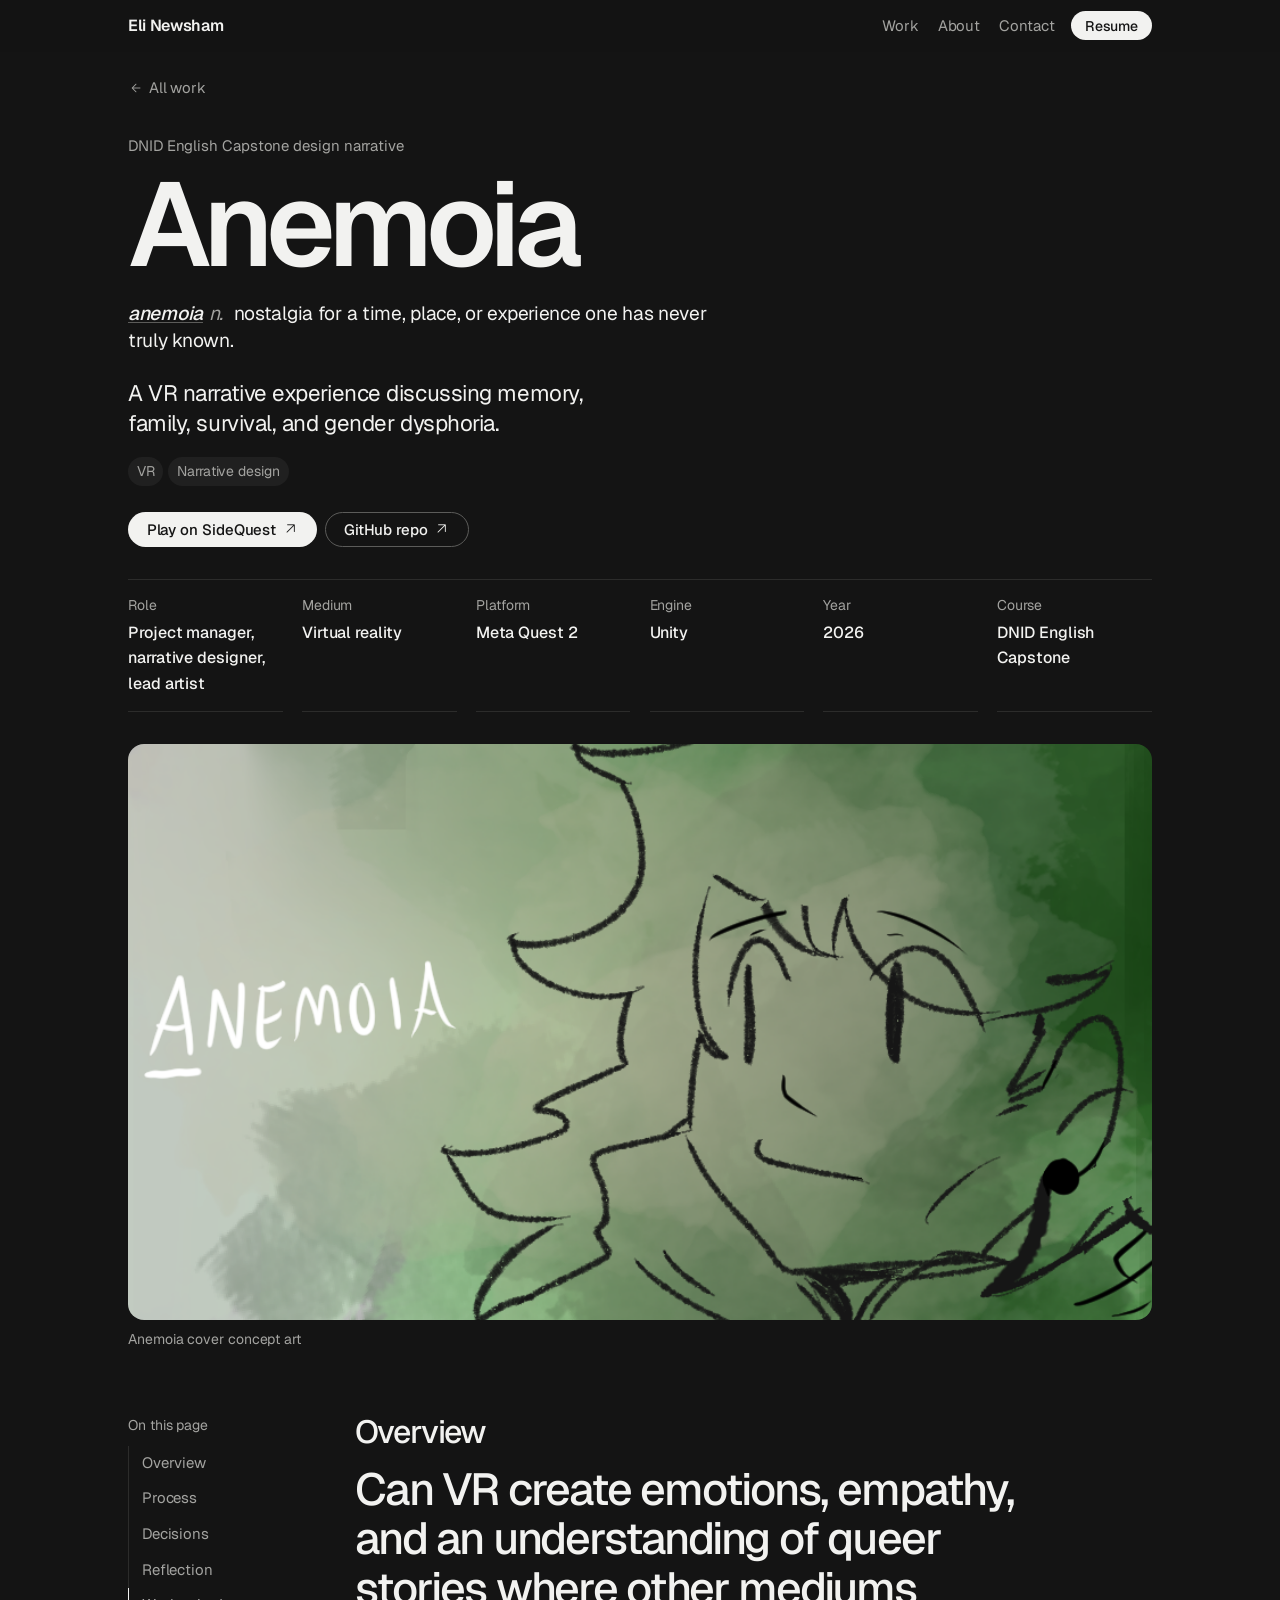
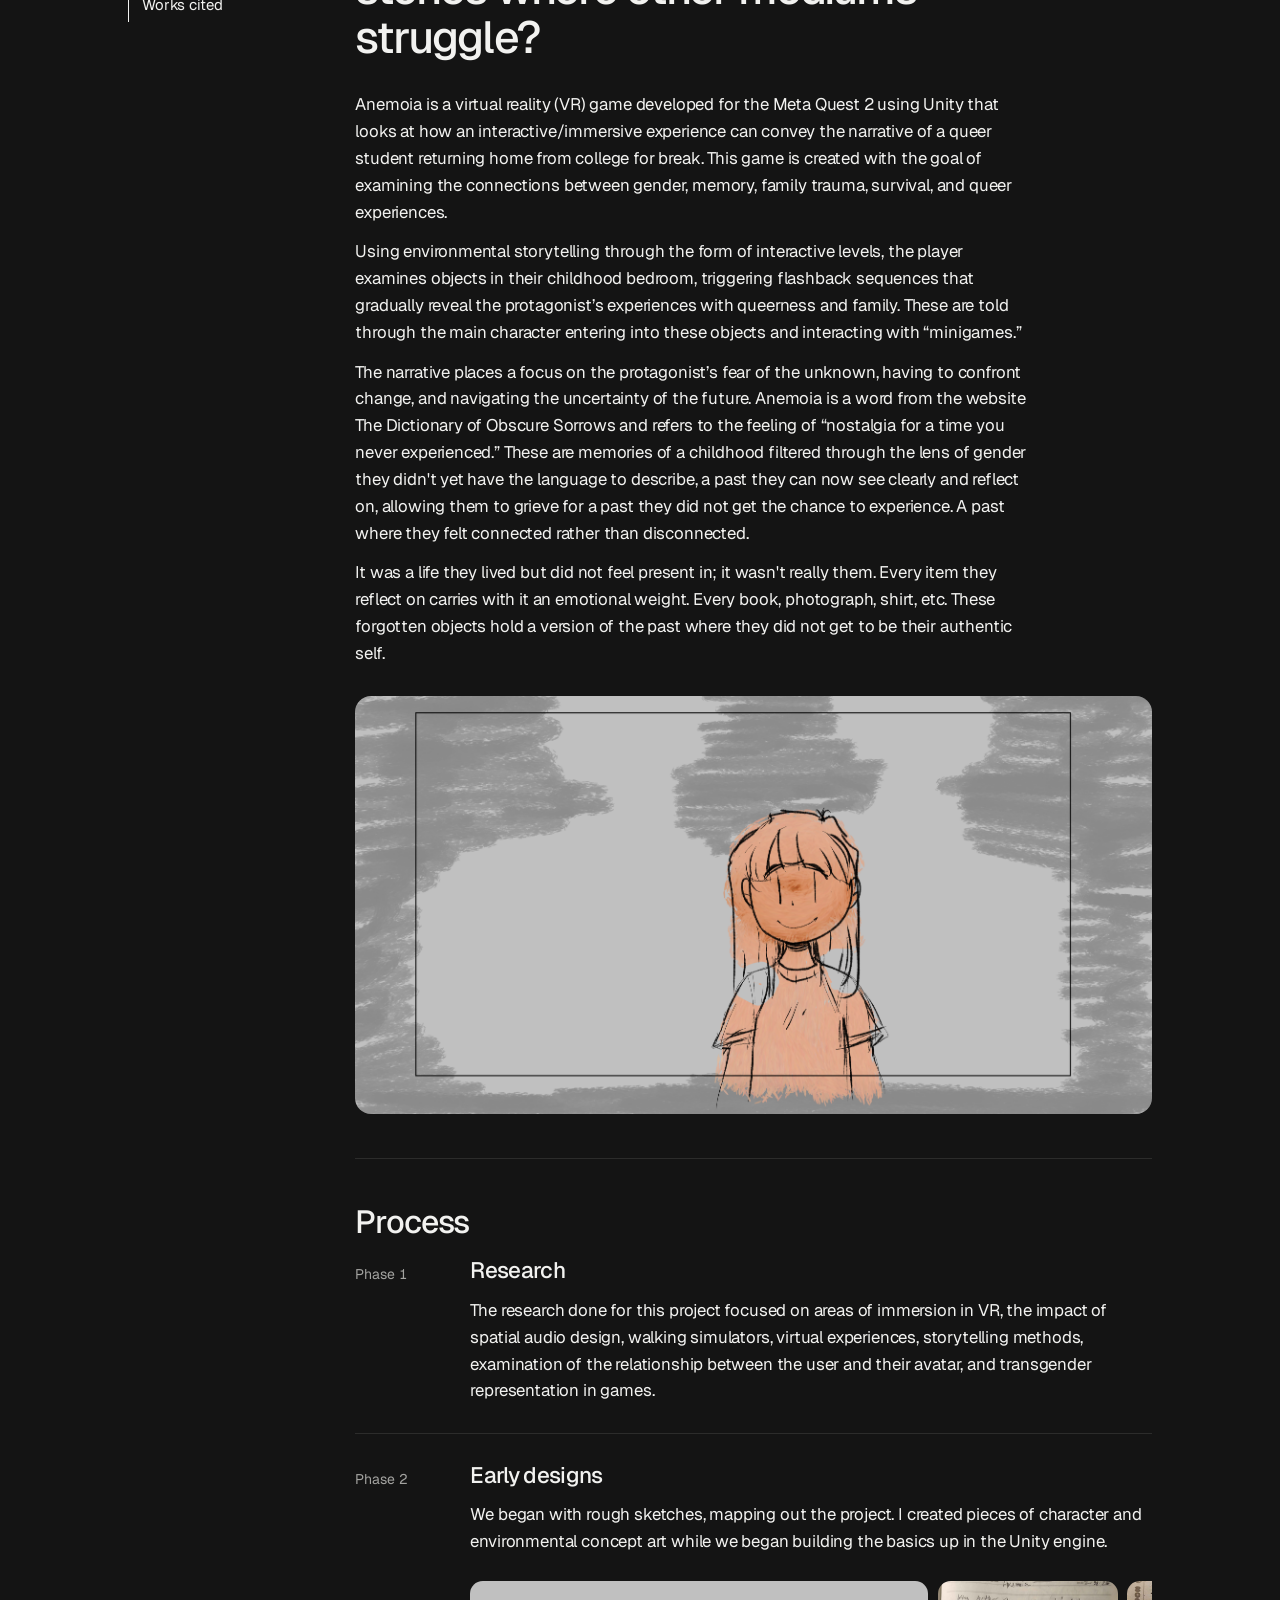
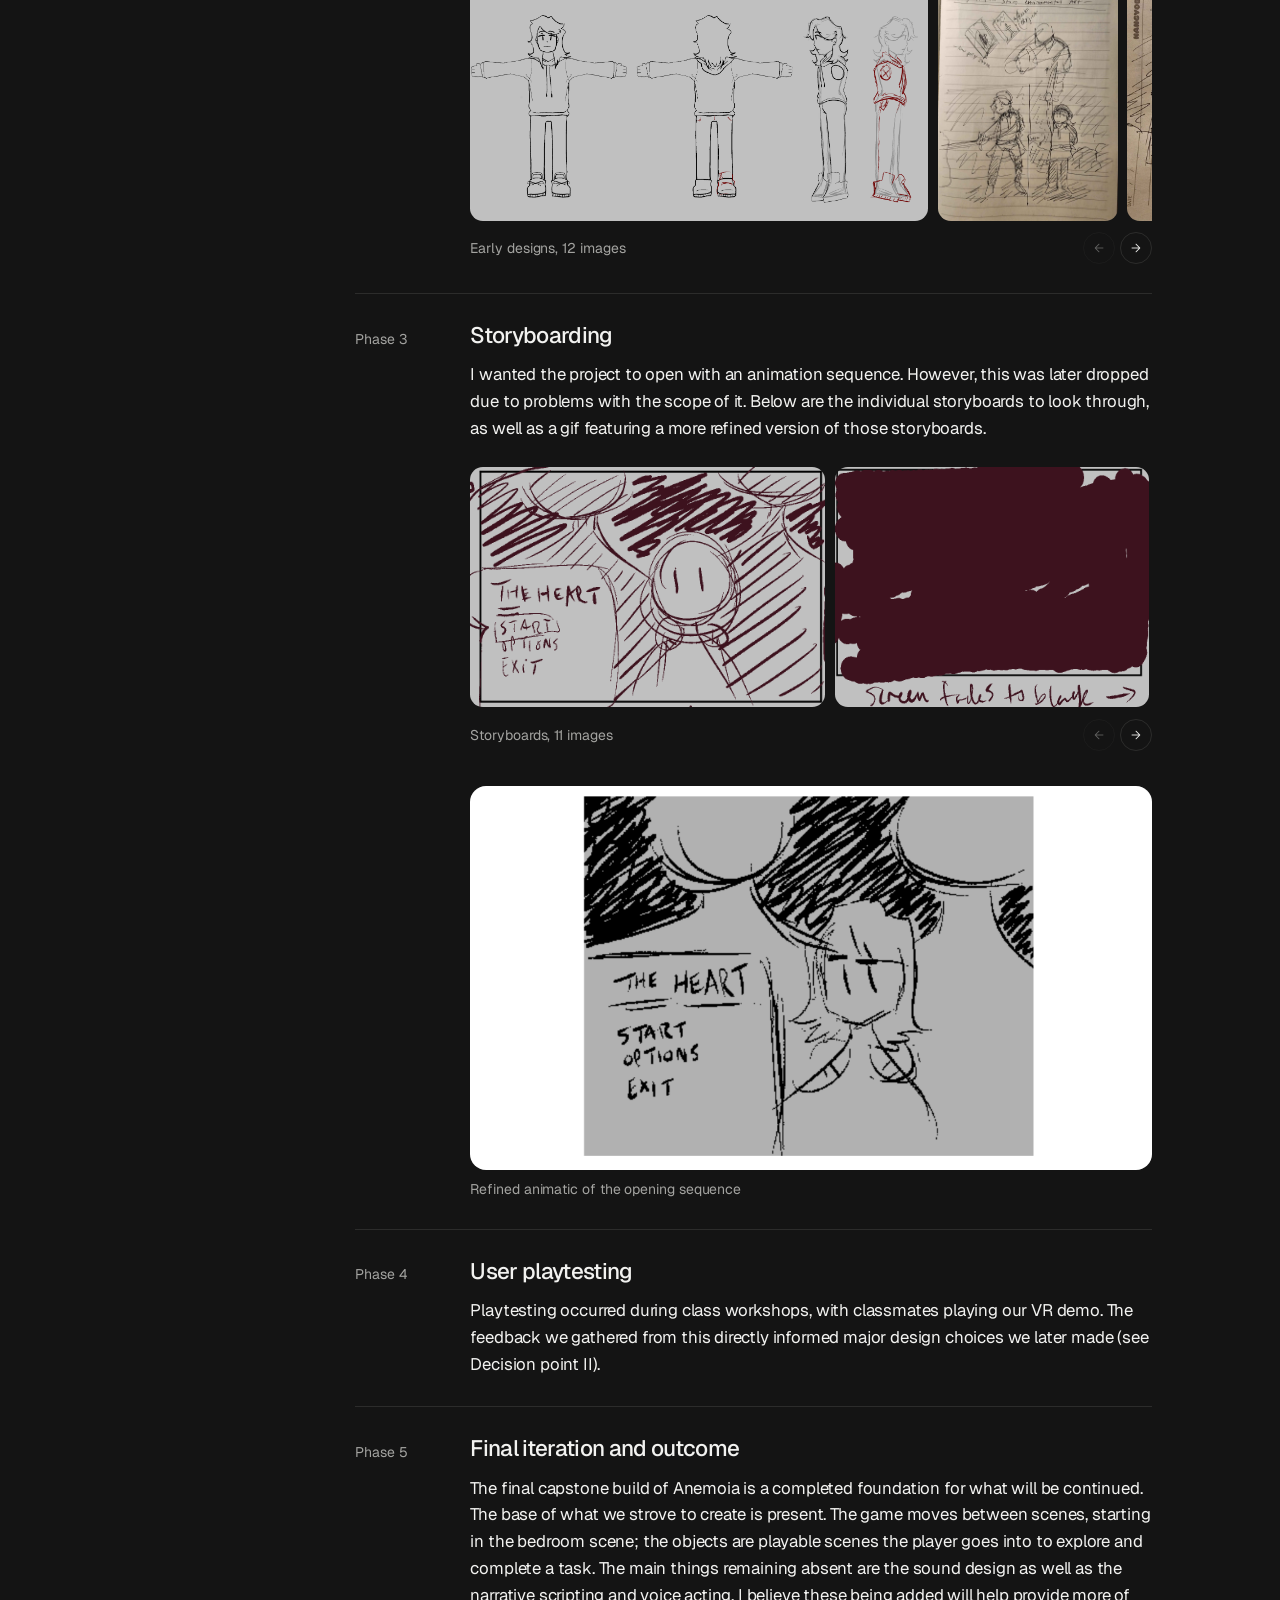
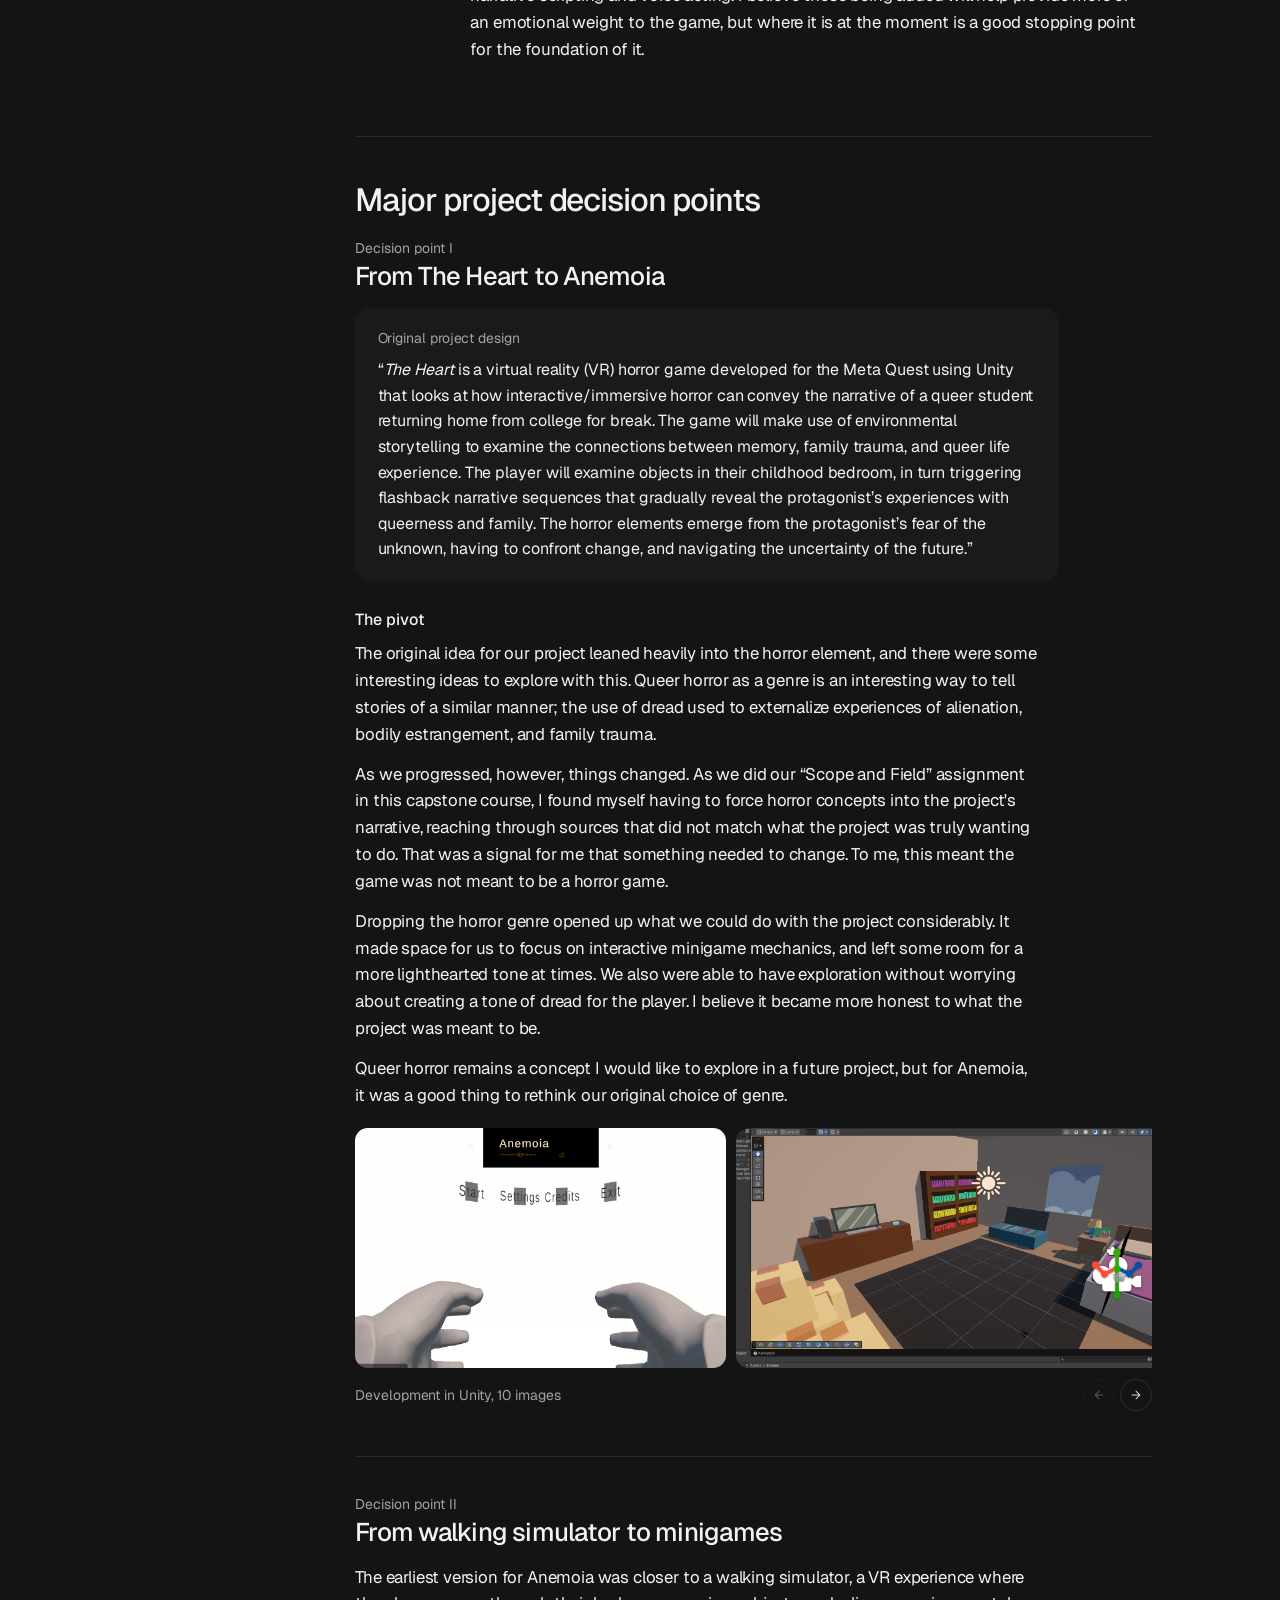
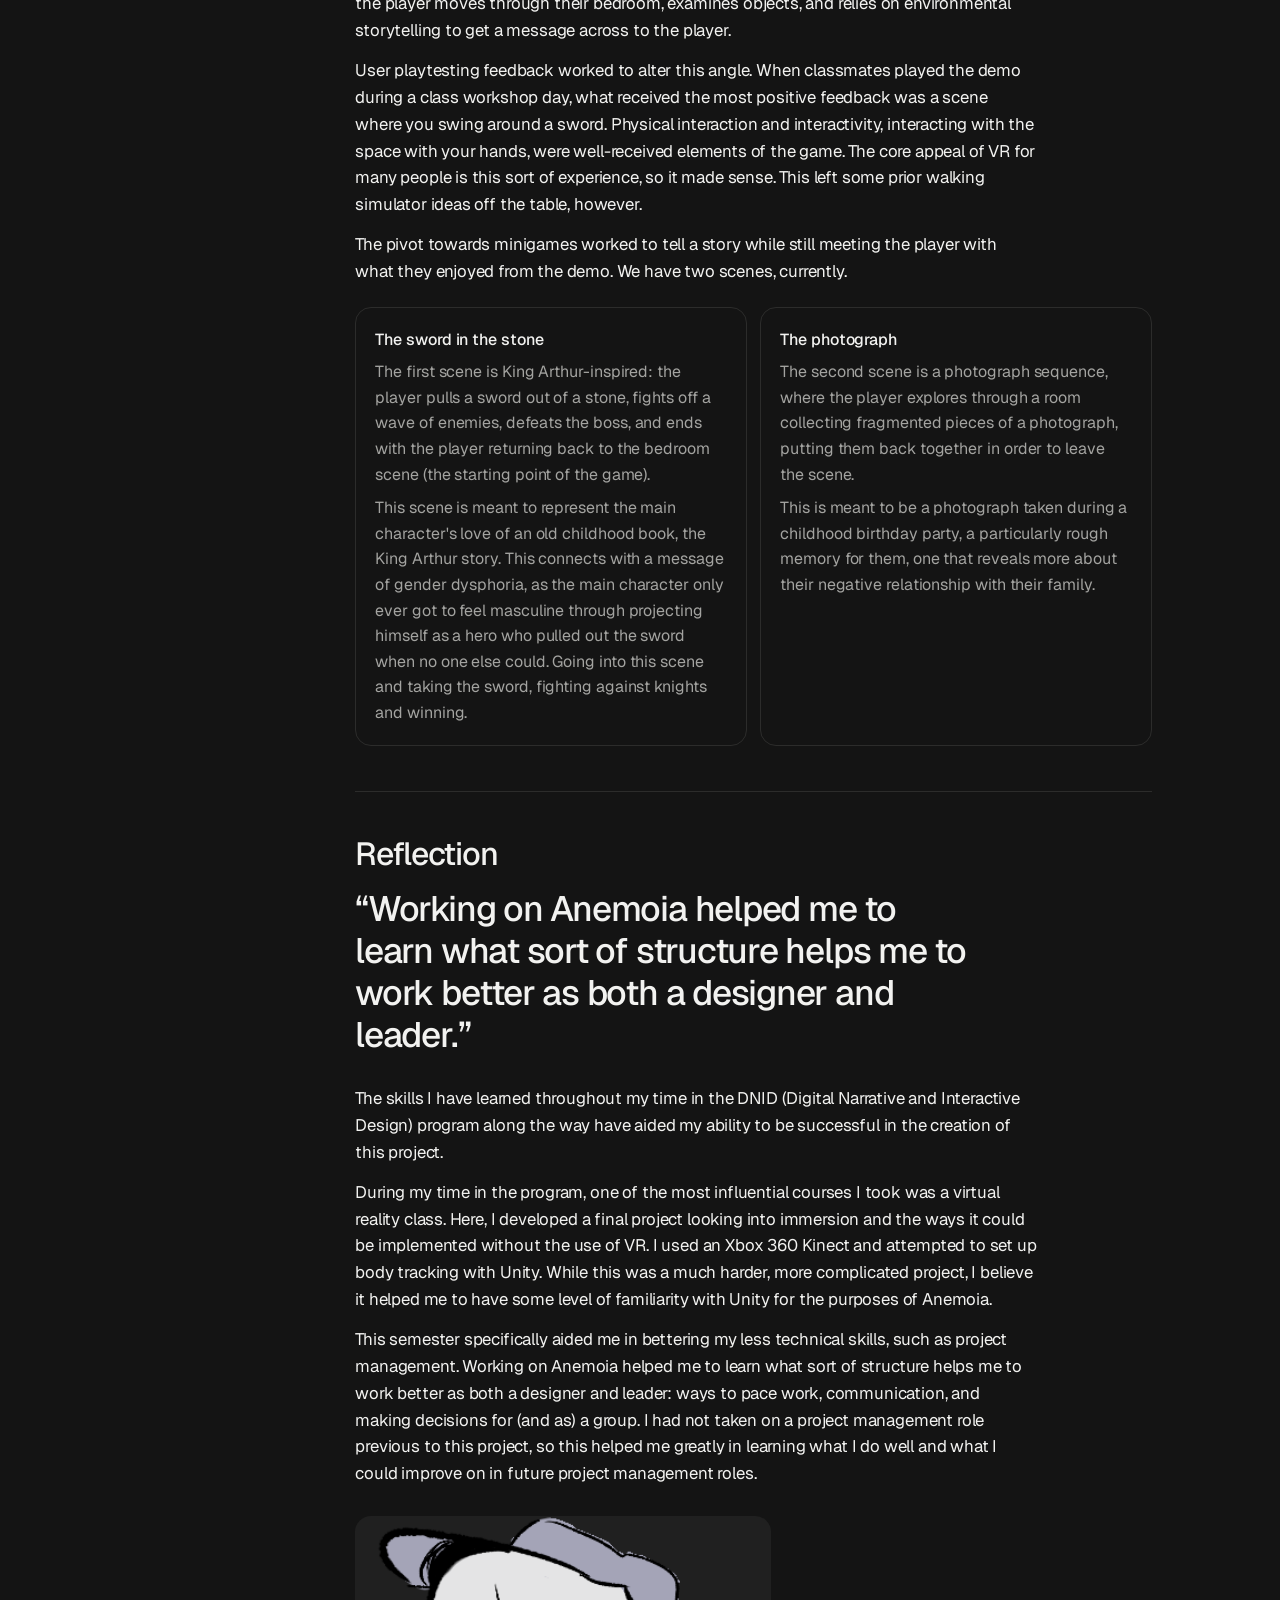
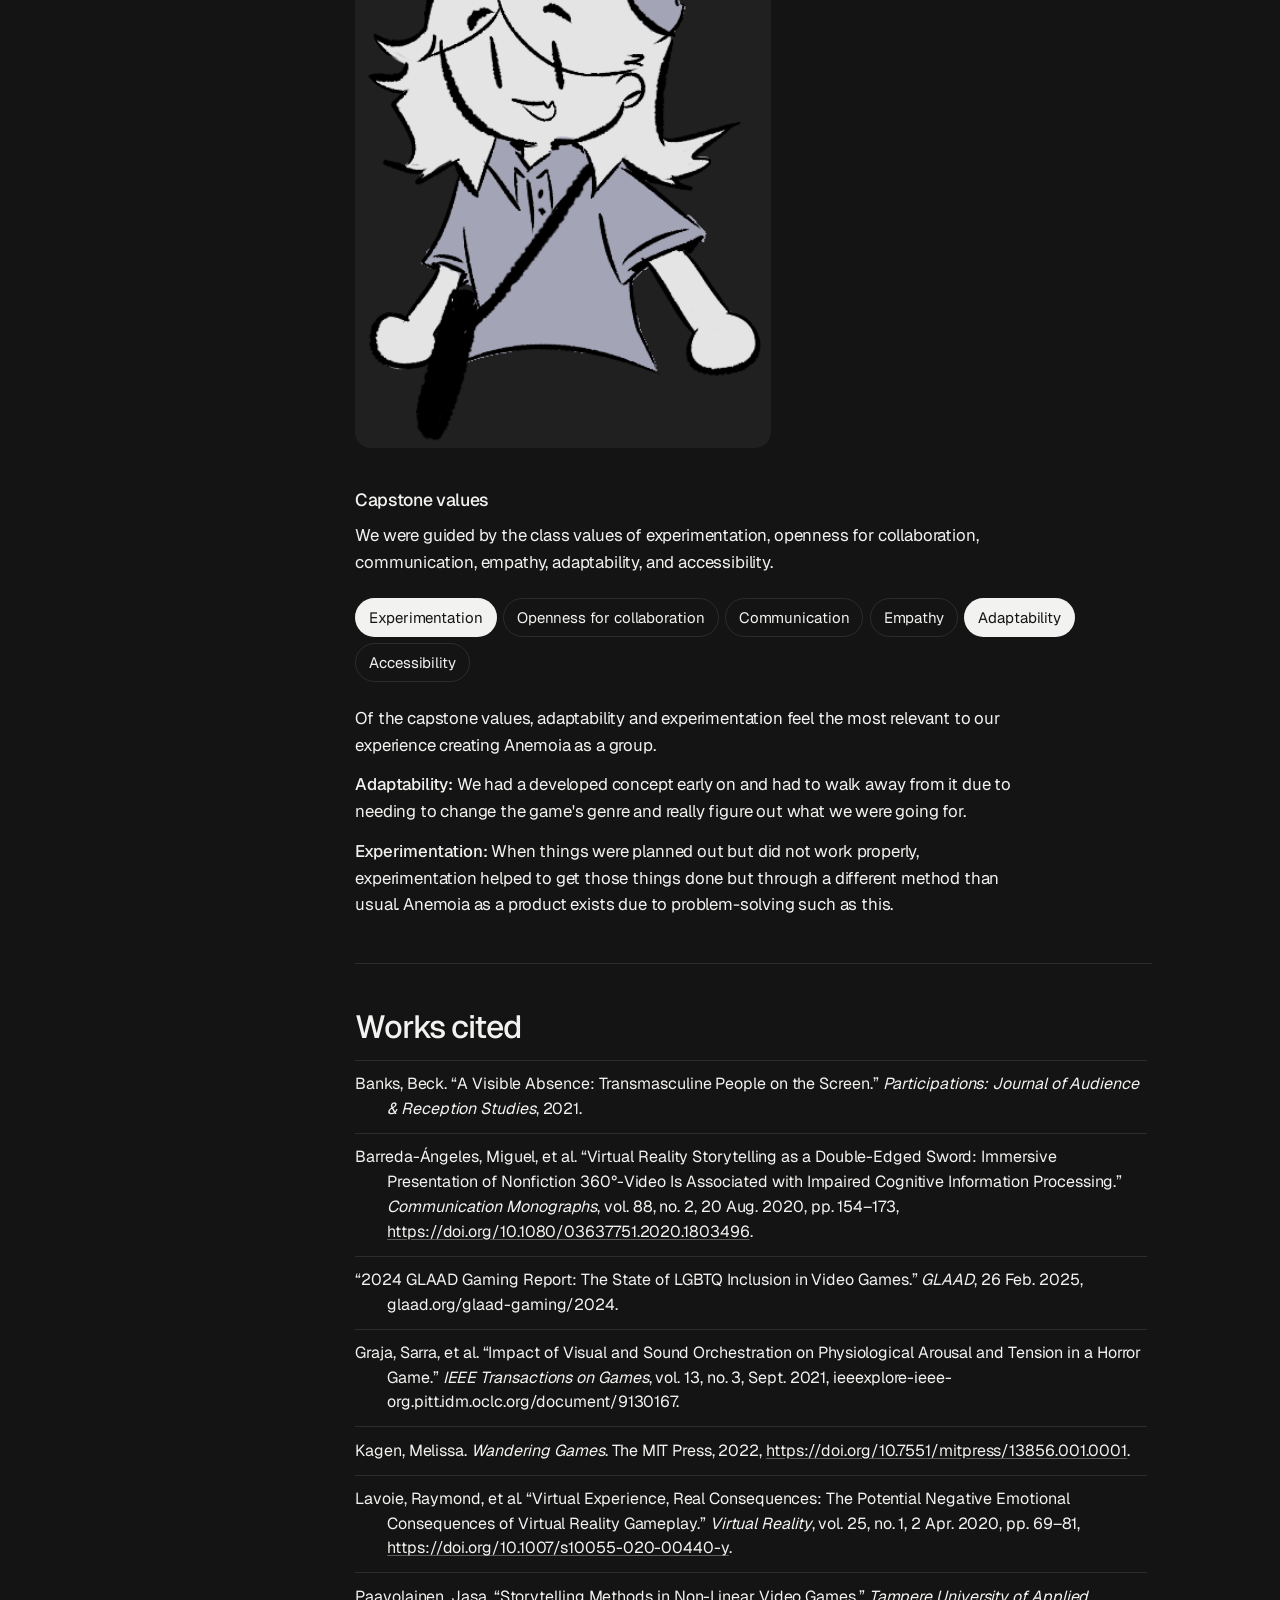
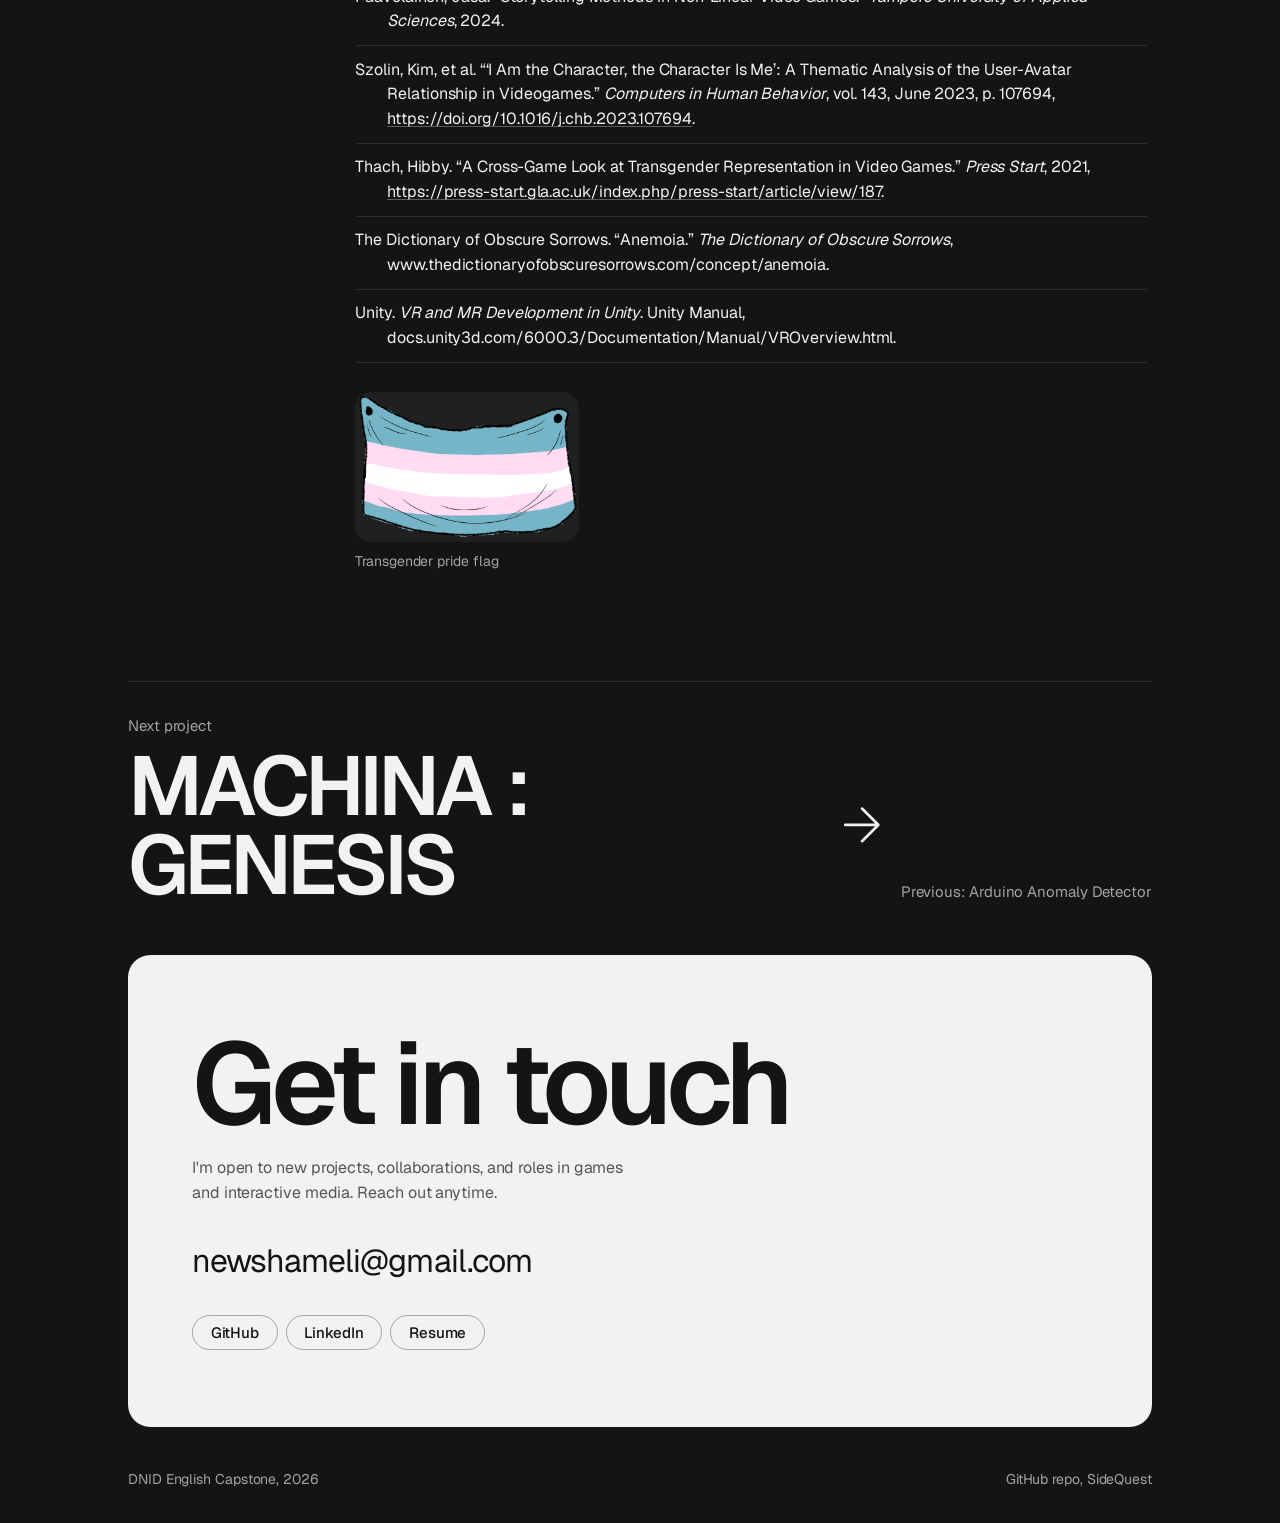
==== commit f0212e2c: "fixed anemoia cover not displaying properly" ====
--- a/anemoia-design/index.html
+++ b/anemoia-design/index.html
@@ -6,7 +6,7 @@
 <title>Anemoia: Design Narrative | Eli Newsham</title>
 <meta name="description" content="Anemoia is a VR narrative for Meta Quest 2 about memory, family, survival, and gender dysphoria. Design narrative by Eli Newsham.">
 <meta property="og:title" content="Anemoia: Design Narrative">
-<meta property="og:image" content="images/coverImage.png">
+<meta property="og:image" content="images/anemoia-cover.png">
 <link rel="preconnect" href="https://fonts.googleapis.com">
 <link rel="preconnect" href="https://fonts.gstatic.com" crossorigin>
 <link rel="stylesheet" href="https://fonts.googleapis.com/css2?family=Geist:ital,wght@0,300..700;1,300..700&display=swap">
@@ -51,7 +51,7 @@
   </dl>
 
   <figure class="figure" style="margin-top:2.5rem">
-    <img src="images/coverImage.png" alt="A person looking to their side with their hand on their cheek, puffing it out, staring into space. The title Anemoia sits to their left over a green-to-white gradient.">
+    <img src="images/anemoia-cover.png" alt="A person looking to their side with their hand on their cheek, puffing it out, staring into space. The title Anemoia sits to their left over a green-to-white gradient.">
     <figcaption>Anemoia cover concept art</figcaption>
   </figure>
 
--- a/styles.css
+++ b/styles.css
@@ -22,9 +22,11 @@
    100% up to 720px wide, easing to 80% by 1200px (like viewing at 80% browser zoom on desktop).
    To make it bigger or smaller, change the 80% (and the 130% below it by the same amount). */
 html { font-size: clamp(80%, calc(130% - 0.6667vw), 100%); }
+/* Text sizes use max(…, 16px) or max(…, 14px) so body text never drops below 16px
+   and small labels never below 14px, even when the layout is scaled down. */
 html { scroll-padding-top: 5rem; -webkit-text-size-adjust: 100%; }
 body {
-  margin: 0; font-family: var(--font); font-size: 1.0625rem; line-height: 1.6; letter-spacing: -.005em;
+  margin: 0; font-family: var(--font); font-size: max(1.0625rem, 16px); line-height: 1.6; letter-spacing: -.005em;
   background: var(--md-sys-color-surface); color: var(--md-sys-color-on-surface);
   -webkit-font-smoothing: antialiased; text-rendering: optimizeLegibility;
 }
@@ -44,14 +46,14 @@
 
 .btn {
   display: inline-flex; align-items: center; justify-content: center; gap: 0.5rem; height: 2.75rem; padding: 0 1.375rem;
-  border-radius: 62.4375rem; border: 1px solid transparent; font: 500 0.9375rem/1 var(--font); cursor: pointer; white-space: nowrap;
+  border-radius: 62.4375rem; border: 1px solid transparent; font: 500 max(0.9375rem, 15px)/1 var(--font); cursor: pointer; white-space: nowrap;
   transition: background-color 200ms var(--ease), color 200ms var(--ease), border-color 200ms var(--ease);
 }
 .btn.solid { background: var(--md-sys-color-primary); color: var(--md-sys-color-on-primary); }
 .btn.solid:hover { background: color-mix(in srgb, var(--md-sys-color-primary) 82%, var(--md-sys-color-surface)); }
 .btn.line { border-color: var(--md-sys-color-outline); color: var(--md-sys-color-on-surface); background: none; }
 .btn.line:hover { border-color: var(--md-sys-color-on-surface); }
-.btn.small { height: 2.25rem; padding: 0 1rem; font-size: 0.875rem; }
+.btn.small { height: 2.25rem; padding: 0 1rem; font-size: max(0.875rem, 14px); }
 .icon-btn {
   display: inline-grid; place-items: center; width: 2.25rem; height: 2.25rem; border-radius: 50%; border: 0; flex: none;
   background: none; color: var(--md-sys-color-on-surface); cursor: pointer; transition: background-color 150ms;
@@ -65,7 +67,7 @@
 .cover > * { grid-area: 1 / 1; }
 .cover svg { width: 62%; height: 62%; }
 .cover path { fill: var(--md-sys-color-surface-container-highest); }
-.cover .ph { align-self: end; justify-self: start; margin: 1rem; font-size: 0.8125rem; color: var(--md-sys-color-on-surface-variant); }
+.cover .ph { align-self: end; justify-self: start; margin: 1rem; font-size: max(0.8125rem, 14px); color: var(--md-sys-color-on-surface-variant); }
 .cover img { position: absolute; inset: 0; width: 100%; height: 100%; object-fit: cover; object-position: var(--pos, center); transition: transform 700ms var(--ease); }
 .cover.contain img { object-fit: contain; padding: 4%; }
 
@@ -78,8 +80,8 @@
 }
 .top.scrolled { border-bottom-color: var(--md-sys-color-outline-variant); }
 .top .wrap { display: flex; align-items: center; gap: 0.25rem; height: 4rem; }
-.brand { font-weight: 600; font-size: 1.0625rem; letter-spacing: -.02em; margin-right: auto; white-space: nowrap; }
-.top nav { display: flex; gap: 1.5rem; margin-right: 1rem; font-size: 0.9375rem; }
+.brand { font-weight: 600; font-size: max(1.0625rem, 16px); letter-spacing: -.02em; margin-right: auto; white-space: nowrap; }
+.top nav { display: flex; gap: 1.5rem; margin-right: 1rem; font-size: max(0.9375rem, 15px); }
 .top nav a { color: var(--md-sys-color-on-surface-variant); transition: color 150ms; }
 .top nav a:hover { color: var(--md-sys-color-on-surface); }
 
@@ -87,13 +89,13 @@
 /* ---------- Hero ---------- */
 .hero { padding: 2.5rem 0 4.5rem; }
 .hero-top { display: flex; justify-content: space-between; align-items: end; gap: 1.5rem; }
-.hero-role { font-size: clamp(1.0625rem, 2vw, 1.3125rem); line-height: 1.4; max-width: 24ch; }
+.hero-role { font-size: max(clamp(1.0625rem, 2vw, 1.3125rem), 16px); line-height: 1.4; max-width: 24ch; }
 .portrait { width: clamp(6.875rem, 18vw, 13.75rem); aspect-ratio: 1; flex: none; }
 .portrait svg { width: 100%; height: 100%; overflow: visible; }
 .portrait .face { fill: var(--md-sys-color-surface-container-high); }
 .portrait text { fill: var(--md-sys-color-on-surface-variant); font: 500 8px var(--font); letter-spacing: 0; }
 .wordmark {
-  margin: 1.25rem 0 0; font-size: clamp(4rem, 15.5vw, 14.25rem); line-height: .86; font-weight: 600; letter-spacing: -.055em;
+  margin: 1.25rem 0 0; font-size: max(clamp(4rem, 15.5vw, 14.25rem), 16px); line-height: .86; font-weight: 600; letter-spacing: -.055em;
   margin-left: -.04em; white-space: nowrap; width: fit-content;
 }
 .wordmark .w { display: inline-block; overflow: hidden; vertical-align: bottom; padding-bottom: .04em; }
@@ -105,12 +107,12 @@
 /* ---------- Work ---------- */
 #work { padding: 3rem 0 6rem; }
 .work-head { display: flex; flex-wrap: wrap; align-items: end; justify-content: space-between; gap: 1.25rem 2rem; margin-bottom: 2.25rem; }
-.work-head h2, .about h2 { font-size: clamp(2.25rem, 5.4vw, 4.5rem); line-height: 1; font-weight: 500; letter-spacing: -.045em; }
+.work-head h2, .about h2 { font-size: max(clamp(2.25rem, 5.4vw, 4.5rem), 16px); line-height: 1; font-weight: 500; letter-spacing: -.045em; }
 .work-head h2 sup { font-size: .32em; font-weight: 400; letter-spacing: 0; vertical-align: top; margin-left: 0.375rem; color: var(--md-sys-color-on-surface-variant); }
 .chips { display: flex; flex-wrap: wrap; gap: 0.5rem; }
 .chip {
   height: 2.25rem; padding: 0 1rem; border-radius: 62.4375rem; border: 1px solid var(--md-sys-color-outline-variant);
-  background: none; color: var(--md-sys-color-on-surface); font: 500 0.875rem var(--font); cursor: pointer;
+  background: none; color: var(--md-sys-color-on-surface); font: 500 max(0.875rem, 14px) var(--font); cursor: pointer;
   transition: background-color 200ms var(--ease), color 200ms var(--ease), border-color 200ms var(--ease);
 }
 .chip:hover { border-color: var(--md-sys-color-outline); }
@@ -136,18 +138,18 @@
 }
 .tile:hover .open, .tile:focus-visible .open { opacity: 1; transform: none; }
 .tile-row { display: flex; justify-content: space-between; align-items: baseline; gap: 1rem; }
-.tile h3 { font-size: clamp(1.375rem, 2.2vw, 1.75rem); line-height: 1.15; font-weight: 500; letter-spacing: -.03em; }
-.tile .year { font-size: 0.9375rem; color: var(--md-sys-color-on-surface-variant); font-variant-numeric: tabular-nums; white-space: nowrap; }
+.tile h3 { font-size: max(clamp(1.375rem, 2.2vw, 1.75rem), 16px); line-height: 1.15; font-weight: 500; letter-spacing: -.03em; }
+.tile .year { font-size: max(0.9375rem, 15px); color: var(--md-sys-color-on-surface-variant); font-variant-numeric: tabular-nums; white-space: nowrap; }
 .tile p { color: var(--md-sys-color-on-surface-variant); max-width: 52ch; margin-top: -0.375rem; }
 .tags { display: flex; flex-wrap: wrap; gap: 0.375rem; list-style: none; padding: 0; }
-.tags li { font-size: 0.8125rem; padding: 0.25rem 0.6875rem; border-radius: 62.4375rem; background: var(--md-sys-color-surface-container); color: var(--md-sys-color-on-surface-variant); }
+.tags li { font-size: max(0.8125rem, 14px); padding: 0.25rem 0.6875rem; border-radius: 62.4375rem; background: var(--md-sys-color-surface-container); color: var(--md-sys-color-on-surface-variant); }
 .empty { padding: 4rem 1.5rem; border-radius: 1.25rem; text-align: center; background: var(--md-sys-color-surface-container-low); }
 .empty p { margin-bottom: 1.125rem; color: var(--md-sys-color-on-surface-variant); }
 
 /* ---------- About ---------- */
 .about { padding: 6rem 0; border-top: 1px solid var(--md-sys-color-outline-variant); }
 .about .wrap { display: grid; gap: 2rem; }
-.about .lede { font-size: clamp(1.375rem, 2.6vw, 2rem); line-height: 1.3; letter-spacing: -.025em; max-width: 30ch; }
+.about .lede { font-size: max(clamp(1.375rem, 2.6vw, 2rem), 16px); line-height: 1.3; letter-spacing: -.025em; max-width: 30ch; }
 .about .body p { margin-top: 1.25rem; max-width: 58ch; color: var(--md-sys-color-on-surface-variant); }
 .about .body .lede { margin-top: 0; color: var(--md-sys-color-on-surface); }
 .about dl { display: grid; gap: 0; margin-top: 3rem; border-top: 1px solid var(--md-sys-color-outline-variant); }
@@ -161,13 +163,13 @@
   padding: clamp(2.25rem, 7vw, 6rem) clamp(1.5rem, 6vw, 5rem); border-radius: 1.75rem;
   background: var(--md-sys-color-primary); color: var(--md-sys-color-on-primary);
 }
-.contact-band h2 { font-size: clamp(3rem, 10vw, 9rem); line-height: .9; font-weight: 600; letter-spacing: -.055em; }
-.contact-band p { margin-top: 1.5rem; font-size: 1.1875rem; max-width: 42ch; opacity: .7; }
-.contact-band .mail { display: inline-block; margin-top: 2.25rem; font-size: clamp(1.375rem, 3.4vw, 2.5rem); letter-spacing: -.03em; word-break: break-word; }
+.contact-band h2 { font-size: max(clamp(3rem, 10vw, 9rem), 16px); line-height: .9; font-weight: 600; letter-spacing: -.055em; }
+.contact-band p { margin-top: 1.5rem; font-size: max(1.1875rem, 16px); max-width: 42ch; opacity: .7; }
+.contact-band .mail { display: inline-block; margin-top: 2.25rem; font-size: max(clamp(1.375rem, 3.4vw, 2.5rem), 16px); letter-spacing: -.03em; word-break: break-word; }
 .contact-band .actions { display: flex; flex-wrap: wrap; gap: 0.625rem; margin-top: 2.25rem; }
 .contact-band .btn.line { border-color: color-mix(in srgb, var(--md-sys-color-on-primary) 35%, transparent); color: inherit; }
 .contact-band .btn.line:hover { border-color: var(--md-sys-color-on-primary); }
-footer .wrap { display: flex; flex-wrap: wrap; justify-content: space-between; gap: 0.75rem; padding-top: 1.75rem; padding-bottom: 2.5rem; font-size: 0.875rem; color: var(--md-sys-color-on-surface-variant); }
+footer .wrap { display: flex; flex-wrap: wrap; justify-content: space-between; gap: 0.75rem; padding-top: 1.75rem; padding-bottom: 2.5rem; font-size: max(0.875rem, 14px); color: var(--md-sys-color-on-surface-variant); }
 
 /* ---------- Breakpoints ---------- */
 @media (min-width: 720px) {
@@ -184,15 +186,15 @@
   .about dl > div { grid-template-columns: 8.75rem 1fr; gap: 1.5rem; }
 }
 @media (max-width: 719px) {
-  .top nav { gap: 1rem; margin-right: 0.375rem; font-size: 0.875rem; }
+  .top nav { gap: 1rem; margin-right: 0.375rem; font-size: max(0.875rem, 14px); }
 }
 @media (max-width: 599px) {
   .wordmark .w { display: block; width: fit-content; }
 }
 @media (max-width: 400px) {
-  .brand { font-size: 0.9375rem; margin-right: 0.75rem; }
-  .top nav { gap: 0.625rem; margin-left: auto; font-size: 0.8125rem; }
-  .top .btn.small { height: 2rem; padding: 0 0.75rem; font-size: 0.8125rem; }
+  .brand { font-size: max(0.9375rem, 15px); margin-right: 0.75rem; }
+  .top nav { gap: 0.625rem; margin-left: auto; font-size: max(0.8125rem, 14px); }
+  .top .btn.small { height: 2rem; padding: 0 0.75rem; font-size: max(0.8125rem, 14px); }
 }
 @media (prefers-reduced-motion: reduce) {
   *, *::before { animation: none !important; transition: none !important; }
@@ -201,16 +203,16 @@
 /* ======================================================================
    Project detail page (project.html)
    ====================================================================== */
-.back { display: inline-flex; align-items: center; gap: 0.375rem; padding: 0.375rem 0; font-size: 0.9375rem; color: var(--md-sys-color-on-surface-variant); }
+.back { display: inline-flex; align-items: center; gap: 0.375rem; padding: 0.375rem 0; font-size: max(0.9375rem, 15px); color: var(--md-sys-color-on-surface-variant); }
 .back:hover { color: var(--md-sys-color-on-surface); }
 .pj { padding-top: 1.5rem; }
 .pj-head { padding: 2.25rem 0 2.5rem; }
-.pj-head h1 { font-size: clamp(3.25rem, 10vw, 9.25rem); line-height: .9; font-weight: 600; letter-spacing: -.055em; }
-.pj-head .summary { margin-top: 1.75rem; font-size: clamp(1.25rem, 2.4vw, 1.75rem); line-height: 1.35; letter-spacing: -.02em; max-width: 34ch; }
+.pj-head h1 { font-size: max(clamp(3.25rem, 10vw, 9.25rem), 16px); line-height: .9; font-weight: 600; letter-spacing: -.055em; }
+.pj-head .summary { margin-top: 1.75rem; font-size: max(clamp(1.25rem, 2.4vw, 1.75rem), 16px); line-height: 1.35; letter-spacing: -.02em; max-width: 34ch; }
 .pj-head .tags { margin-top: 1.5rem; }
 .pj-meta { display: grid; grid-template-columns: repeat(2, 1fr); column-gap: 1.5rem; border-top: 1px solid var(--md-sys-color-outline-variant); }
 .pj-meta > div { padding: 1.125rem 0; border-bottom: 1px solid var(--md-sys-color-outline-variant); min-width: 0; }
-.pj-meta dt { font-size: 0.875rem; color: var(--md-sys-color-on-surface-variant); }
+.pj-meta dt { font-size: max(0.875rem, 14px); color: var(--md-sys-color-on-surface-variant); }
 .pj-meta dd { margin-top: 0.25rem; font-weight: 500; }
 .pj-hero { margin-top: 2.5rem; aspect-ratio: 16 / 9; border-radius: 1.5rem; }
 
@@ -218,11 +220,11 @@
 .toc { display: none; }
 .pj-section { padding: 3.5rem 0; border-bottom: 1px solid var(--md-sys-color-outline-variant); scroll-margin-top: 4.5rem; }
 .pj-section:last-child { border-bottom: 0; }
-.pj-section > h2 { font-size: clamp(1.75rem, 3.2vw, 2.5rem); line-height: 1.1; font-weight: 500; letter-spacing: -.035em; margin-bottom: 1.25rem; }
-.pj-section .text { font-size: clamp(1.125rem, 1.7vw, 1.3125rem); line-height: 1.6; letter-spacing: -.01em; max-width: 62ch; }
+.pj-section > h2 { font-size: max(clamp(1.75rem, 3.2vw, 2.5rem), 16px); line-height: 1.1; font-weight: 500; letter-spacing: -.035em; margin-bottom: 1.25rem; }
+.pj-section .text { font-size: max(clamp(1.125rem, 1.7vw, 1.3125rem), 16px); line-height: 1.6; letter-spacing: -.01em; max-width: 62ch; }
 .pj-section .text + .text { margin-top: 1rem; }
 .pj-list { list-style: none; padding: 0; margin-top: 1.75rem; max-width: 62ch; counter-reset: h; }
-.pj-list li { display: grid; grid-template-columns: 2.25rem 1fr; padding: 1rem 0; border-top: 1px solid var(--md-sys-color-outline-variant); font-size: 1.125rem; }
+.pj-list li { display: grid; grid-template-columns: 2.25rem 1fr; padding: 1rem 0; border-top: 1px solid var(--md-sys-color-outline-variant); font-size: max(1.125rem, 16px); }
 .pj-list li:last-child { border-bottom: 1px solid var(--md-sys-color-outline-variant); }
 .pj-list li::before { content: ""; width: 0.5rem; height: 0.5rem; margin-top: .55em; border-radius: 50%; background: var(--md-sys-color-on-surface); }
 
@@ -230,30 +232,30 @@
 .pj-gallery figure { display: grid; gap: 0.625rem; }
 .pj-gallery .cover { aspect-ratio: 4 / 3; border-radius: 1.125rem; }
 .pj-gallery figure:first-child .cover { aspect-ratio: 16 / 9; }
-.pj-gallery figcaption { font-size: 0.875rem; color: var(--md-sys-color-on-surface-variant); }
+.pj-gallery figcaption { font-size: max(0.875rem, 14px); color: var(--md-sys-color-on-surface-variant); }
 .pj-gallery button { all: unset; display: block; cursor: zoom-in; border-radius: 1.125rem; }
 .pj-gallery button:focus-visible { outline: 2px solid var(--accent); outline-offset: 0.1875rem; }
 .pj-video { aspect-ratio: 16 / 9; border-radius: 1.25rem; overflow: hidden; background: var(--md-sys-color-surface-container); margin-top: 0.5rem; }
 .pj-video iframe { width: 100%; height: 100%; border: 0; display: block; }
-.pj-video.empty-slot { display: grid; place-content: center; justify-items: center; gap: 0.5rem; padding: 1.5rem; text-align: center; color: var(--md-sys-color-on-surface-variant); font-size: 0.9375rem; }
+.pj-video.empty-slot { display: grid; place-content: center; justify-items: center; gap: 0.5rem; padding: 1.5rem; text-align: center; color: var(--md-sys-color-on-surface-variant); font-size: max(0.9375rem, 15px); }
 .pj-video.empty-slot .msr { font-size: 2rem; }
 
-.pj-quote { font-size: clamp(1.625rem, 3.4vw, 2.75rem); line-height: 1.2; font-weight: 500; letter-spacing: -.035em; max-width: 26ch; }
+.pj-quote { font-size: max(clamp(1.625rem, 3.4vw, 2.75rem), 16px); line-height: 1.2; font-weight: 500; letter-spacing: -.035em; max-width: 26ch; }
 .pj-credits { display: grid; border-top: 1px solid var(--md-sys-color-outline-variant); max-width: 62ch; }
 .pj-credits > div { display: grid; grid-template-columns: 1fr 1.4fr; gap: 1rem; padding: 0.875rem 0; border-bottom: 1px solid var(--md-sys-color-outline-variant); }
 .pj-credits dt { color: var(--md-sys-color-on-surface-variant); }
 .pj-links { display: flex; flex-wrap: wrap; gap: 0.625rem; }
 
 .pj-nav { display: grid; gap: 0.75rem; margin: 5rem 0 4rem; padding-top: 2.5rem; border-top: 1px solid var(--md-sys-color-outline-variant); }
-.pj-nav .prev { font-size: 0.9375rem; color: var(--md-sys-color-on-surface-variant); justify-self: start; }
+.pj-nav .prev { font-size: max(0.9375rem, 15px); color: var(--md-sys-color-on-surface-variant); justify-self: start; }
 .pj-nav .prev:hover { color: var(--md-sys-color-on-surface); }
-.pj-nav .next small { display: block; font-size: 0.9375rem; color: var(--md-sys-color-on-surface-variant); }
-.pj-nav .next strong { display: inline-flex; align-items: center; gap: .2em; margin-top: 0.625rem; font-size: clamp(2.5rem, 7vw, 6.5rem); line-height: .95; font-weight: 600; letter-spacing: -.05em; }
+.pj-nav .next small { display: block; font-size: max(0.9375rem, 15px); color: var(--md-sys-color-on-surface-variant); }
+.pj-nav .next strong { display: inline-flex; align-items: center; gap: .2em; margin-top: 0.625rem; font-size: max(clamp(2.5rem, 7vw, 6.5rem), 16px); line-height: .95; font-weight: 600; letter-spacing: -.05em; }
 .pj-nav .next .msr { font-size: .7em; transition: transform 400ms var(--ease); }
 .pj-nav .next:hover .msr { transform: translateX(.15em); }
 
 .not-found { padding: 7.5rem 0; }
-.not-found h1 { font-size: clamp(2.5rem, 7vw, 5.5rem); line-height: 1; font-weight: 600; letter-spacing: -.05em; }
+.not-found h1 { font-size: max(clamp(2.5rem, 7vw, 5.5rem), 16px); line-height: 1; font-weight: 600; letter-spacing: -.05em; }
 .not-found p { margin: 1.25rem 0 1.75rem; color: var(--md-sys-color-on-surface-variant); }
 
 .lightbox {
@@ -265,7 +267,7 @@
 @keyframes fade { from { opacity: 0; } }
 .lightbox img { display: block; width: 100%; max-height: calc(100dvh - 7.5rem); object-fit: contain; border-radius: 0.75rem; }
 .lb-bar { display: flex; align-items: center; gap: 0.5rem; margin-top: 0.75rem; }
-.lb-bar p { flex: 1; font-size: 0.9375rem; opacity: .8; }
+.lb-bar p { flex: 1; font-size: max(0.9375rem, 15px); opacity: .8; }
 .lightbox .icon-btn { color: #fff; }
 .lightbox .icon-btn:hover { background: rgb(255 255 255 / .12); }
 
@@ -280,9 +282,9 @@
   .pj-meta { grid-template-columns: repeat(6, 1fr); }
   .pj-layout { grid-template-columns: 13.75rem 1fr; gap: 4rem; }
   .toc { display: block; position: sticky; top: 6rem; align-self: start; padding-top: 3.5rem; }
-  .toc p { font-size: 0.875rem; color: var(--md-sys-color-on-surface-variant); margin-bottom: 0.75rem; }
+  .toc p { font-size: max(0.875rem, 14px); color: var(--md-sys-color-on-surface-variant); margin-bottom: 0.75rem; }
   .toc ol { list-style: none; padding: 0; margin: 0; display: grid; gap: 2px; border-left: 1px solid var(--md-sys-color-outline-variant); }
-  .toc a { display: block; padding: 0.375rem 0 0.375rem 1rem; margin-left: -1px; border-left: 1px solid transparent; font-size: 0.9375rem; color: var(--md-sys-color-on-surface-variant); transition: color 150ms, border-color 150ms; }
+  .toc a { display: block; padding: 0.375rem 0 0.375rem 1rem; margin-left: -1px; border-left: 1px solid transparent; font-size: max(0.9375rem, 15px); color: var(--md-sys-color-on-surface-variant); transition: color 150ms, border-color 150ms; }
   .toc a:hover { color: var(--md-sys-color-on-surface); }
   .toc a[aria-current="true"] { color: var(--md-sys-color-on-surface); border-left-color: var(--md-sys-color-on-surface); }
 }
@@ -290,23 +292,23 @@
 /* ======================================================================
    Long-form case study extras (anemoia-design/)
    ====================================================================== */
-.kicker { font-size: 0.9375rem; color: var(--md-sys-color-on-surface-variant); }
-.definition { margin-top: 1.75rem; max-width: 46ch; font-size: clamp(1.1875rem, 2vw, 1.5rem); line-height: 1.45; letter-spacing: -.015em; }
+.kicker { font-size: max(0.9375rem, 15px); color: var(--md-sys-color-on-surface-variant); }
+.definition { margin-top: 1.75rem; max-width: 46ch; font-size: max(clamp(1.1875rem, 2vw, 1.5rem), 16px); line-height: 1.45; letter-spacing: -.015em; }
 .definition .word { font-style: italic; font-weight: 500; }
 .definition .pos { color: var(--md-sys-color-on-surface-variant); font-style: italic; margin: 0 .3em; }
 .definition a { text-decoration: underline; text-decoration-color: var(--md-sys-color-outline); text-underline-offset: 0.1875rem; }
-.big-question { font-size: clamp(1.875rem, 4.2vw, 3.5rem); line-height: 1.1; font-weight: 500; letter-spacing: -.04em; max-width: 22ch; margin-bottom: 2.25rem; }
+.big-question { font-size: max(clamp(1.875rem, 4.2vw, 3.5rem), 16px); line-height: 1.1; font-weight: 500; letter-spacing: -.04em; max-width: 22ch; margin-bottom: 2.25rem; }
 .pj-section p.text + figure, .pj-section .text + .figure { margin-top: 2.25rem; }
 .figure { display: grid; gap: 0.625rem; margin-top: 2.25rem; }
 .figure img { width: 100%; height: auto; display: block; border-radius: 1.25rem; background: var(--md-sys-color-surface-container); }
-.figure figcaption { font-size: 0.875rem; color: var(--md-sys-color-on-surface-variant); }
+.figure figcaption { font-size: max(0.875rem, 14px); color: var(--md-sys-color-on-surface-variant); }
 .figure.narrow { max-width: 32.5rem; }
 
 .phases { list-style: none; padding: 0; margin: 0; }
 .phase { display: grid; gap: 0.5rem; padding: 2.25rem 0; border-top: 1px solid var(--md-sys-color-outline-variant); }
 .phase:first-child { border-top: 0; padding-top: 0.25rem; }
-.phase .step { font-size: 0.875rem; color: var(--md-sys-color-on-surface-variant); font-variant-numeric: tabular-nums; }
-.phase h3 { font-size: clamp(1.375rem, 2.2vw, 1.75rem); font-weight: 500; letter-spacing: -.03em; line-height: 1.15; }
+.phase .step { font-size: max(0.875rem, 14px); color: var(--md-sys-color-on-surface-variant); font-variant-numeric: tabular-nums; }
+.phase h3 { font-size: max(clamp(1.375rem, 2.2vw, 1.75rem), 16px); font-weight: 500; letter-spacing: -.03em; line-height: 1.15; }
 .phase .text { margin-top: 0.375rem; }
 
 .strip-wrap { margin-top: 1.5rem; min-width: 0; }
@@ -317,30 +319,30 @@
 .strip img { display: block; height: clamp(11.25rem, 24vw, 18.75rem); width: auto; max-width: 80vw; object-fit: cover; transition: transform 600ms var(--ease); }
 .strip button:hover img { transform: scale(1.03); }
 .strip-controls { display: flex; align-items: center; gap: 0.375rem; margin-top: 0.75rem; }
-.strip-controls .count { margin-right: auto; font-size: 0.875rem; color: var(--md-sys-color-on-surface-variant); }
+.strip-controls .count { margin-right: auto; font-size: max(0.875rem, 14px); color: var(--md-sys-color-on-surface-variant); }
 .strip-controls .icon-btn { border: 1px solid var(--md-sys-color-outline-variant); width: 2.5rem; height: 2.5rem; }
 .strip-controls .icon-btn:disabled { opacity: .35; cursor: default; }
 
 .decision { padding: 0.5rem 0 0; }
 .decision + .decision { margin-top: 3.5rem; padding-top: 3rem; border-top: 1px solid var(--md-sys-color-outline-variant); }
-.decision h3 { font-size: clamp(1.5rem, 2.6vw, 2rem); font-weight: 500; letter-spacing: -.03em; line-height: 1.15; }
-.decision h3 small { display: block; font-size: 0.875rem; font-weight: 400; letter-spacing: 0; color: var(--md-sys-color-on-surface-variant); margin-bottom: 0.5rem; }
-.decision h4 { margin: 2rem 0 0.625rem; font-size: 1rem; font-weight: 500; }
+.decision h3 { font-size: max(clamp(1.5rem, 2.6vw, 2rem), 16px); font-weight: 500; letter-spacing: -.03em; line-height: 1.15; }
+.decision h3 small { display: block; font-size: max(0.875rem, 14px); font-weight: 400; letter-spacing: 0; color: var(--md-sys-color-on-surface-variant); margin-bottom: 0.5rem; }
+.decision h4 { margin: 2rem 0 0.625rem; font-size: max(1rem, 16px); font-weight: 500; }
 .pitch { margin: 1.25rem 0 0; padding: 1.5rem 1.75rem; border-radius: 1.25rem; background: var(--md-sys-color-surface-container-low); max-width: 64ch; }
-.pitch p { font-size: 1.0625rem; line-height: 1.6; }
-.pitch cite { display: block; margin-bottom: 0.625rem; font-style: normal; font-size: 0.875rem; color: var(--md-sys-color-on-surface-variant); }
+.pitch p { font-size: max(1.0625rem, 16px); line-height: 1.6; }
+.pitch cite { display: block; margin-bottom: 0.625rem; font-style: normal; font-size: max(0.875rem, 14px); color: var(--md-sys-color-on-surface-variant); }
 .scenes { display: grid; gap: 1rem; margin-top: 1.75rem; }
 .scene { padding: 1.5rem; border-radius: 1.25rem; border: 1px solid var(--md-sys-color-outline-variant); }
-.scene h4 { margin: 0 0 0.5rem; font-size: 1.125rem; }
+.scene h4 { margin: 0 0 0.5rem; font-size: max(1.125rem, 16px); }
 .scene p { color: var(--md-sys-color-on-surface-variant); }
 .scene p + p { margin-top: 0.625rem; }
 
 .values { display: flex; flex-wrap: wrap; gap: 0.5rem; list-style: none; padding: 0; margin: 1.75rem 0 0; }
-.values li { padding: 0.5rem 1rem; border-radius: 62.4375rem; border: 1px solid var(--md-sys-color-outline-variant); font-size: 0.9375rem; }
+.values li { padding: 0.5rem 1rem; border-radius: 62.4375rem; border: 1px solid var(--md-sys-color-outline-variant); font-size: max(0.9375rem, 15px); }
 .values li.on { background: var(--md-sys-color-primary); color: var(--md-sys-color-on-primary); border-color: transparent; }
 
 .cited { list-style: none; padding: 0; margin: 0; max-width: 72ch; }
-.cited li { padding: 0.875rem 0 0.875rem 2em; text-indent: -2em; border-top: 1px solid var(--md-sys-color-outline-variant); font-size: 1rem; line-height: 1.55; overflow-wrap: anywhere; }
+.cited li { padding: 0.875rem 0 0.875rem 2em; text-indent: -2em; border-top: 1px solid var(--md-sys-color-outline-variant); font-size: max(1rem, 16px); line-height: 1.55; overflow-wrap: anywhere; }
 .cited li:last-child { border-bottom: 1px solid var(--md-sys-color-outline-variant); }
 .cited a { text-decoration: underline; text-decoration-color: var(--md-sys-color-outline); text-underline-offset: 0.1875rem; }
 
